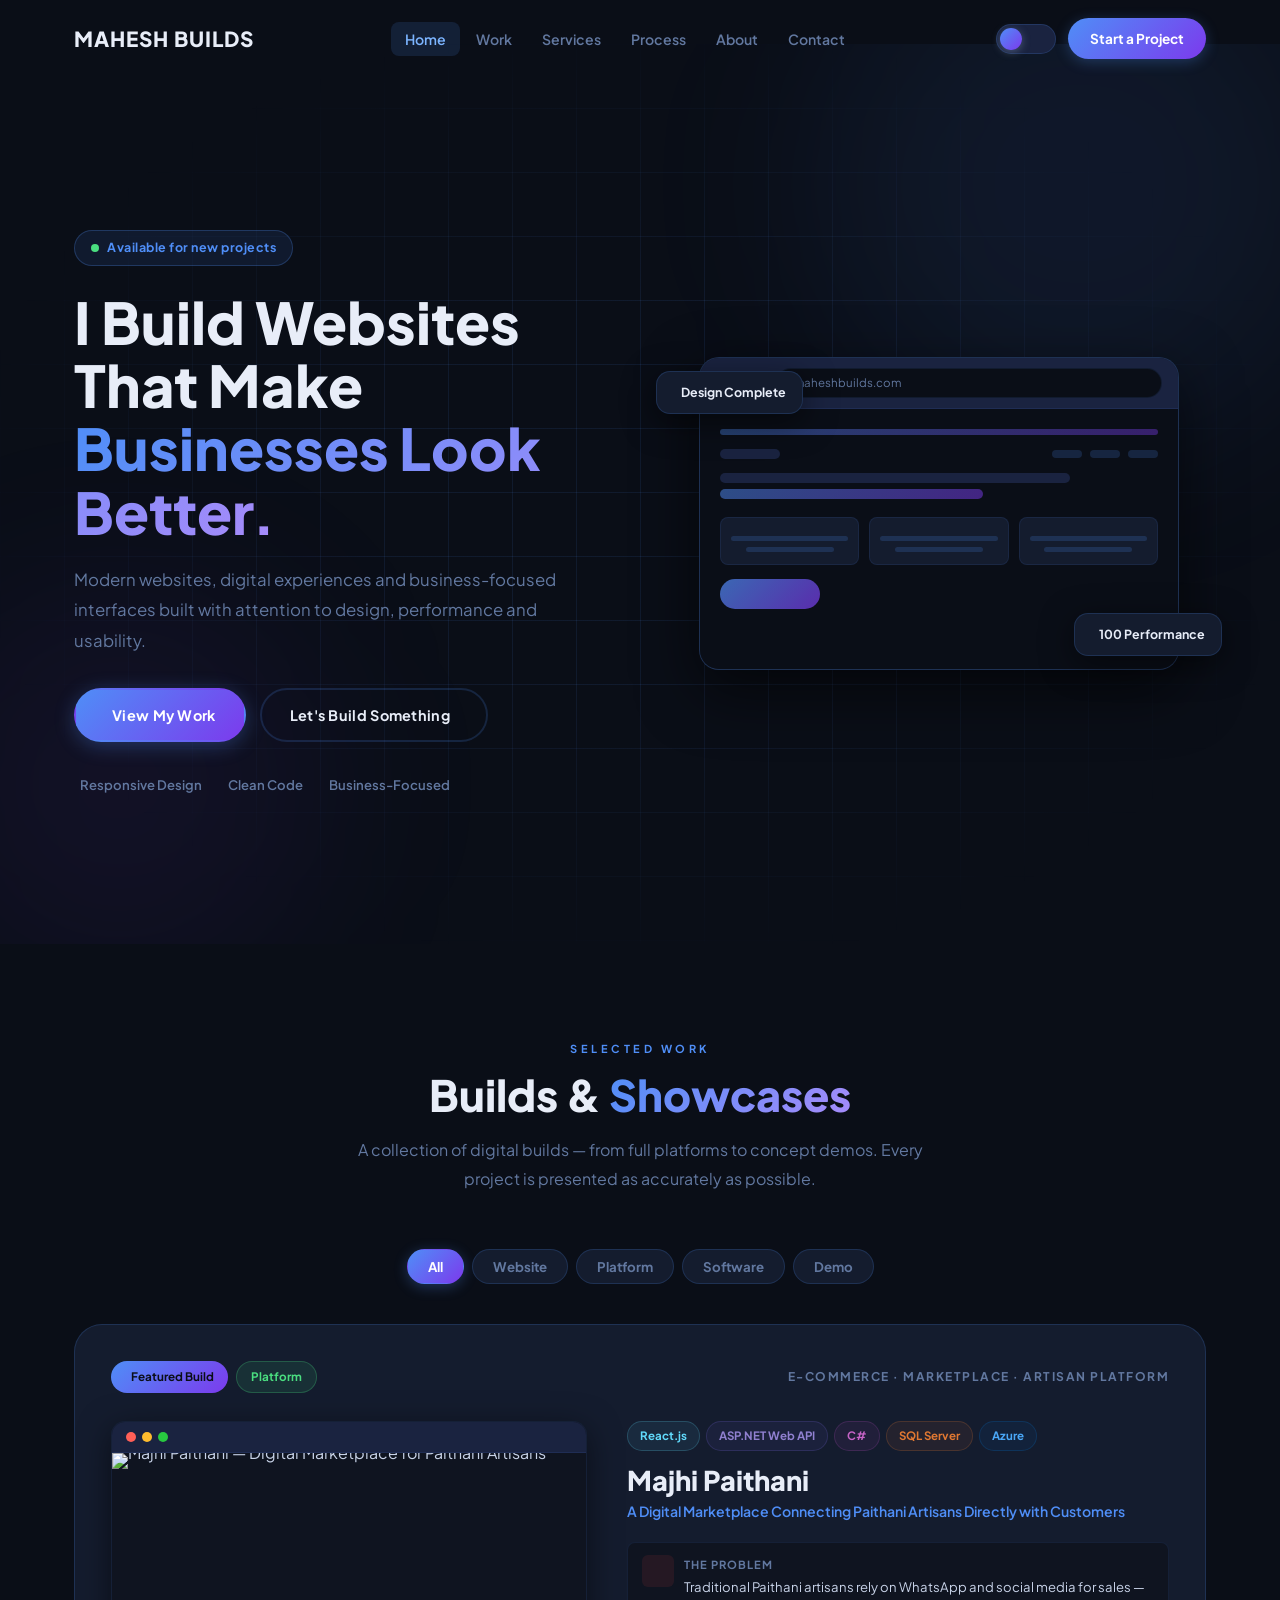
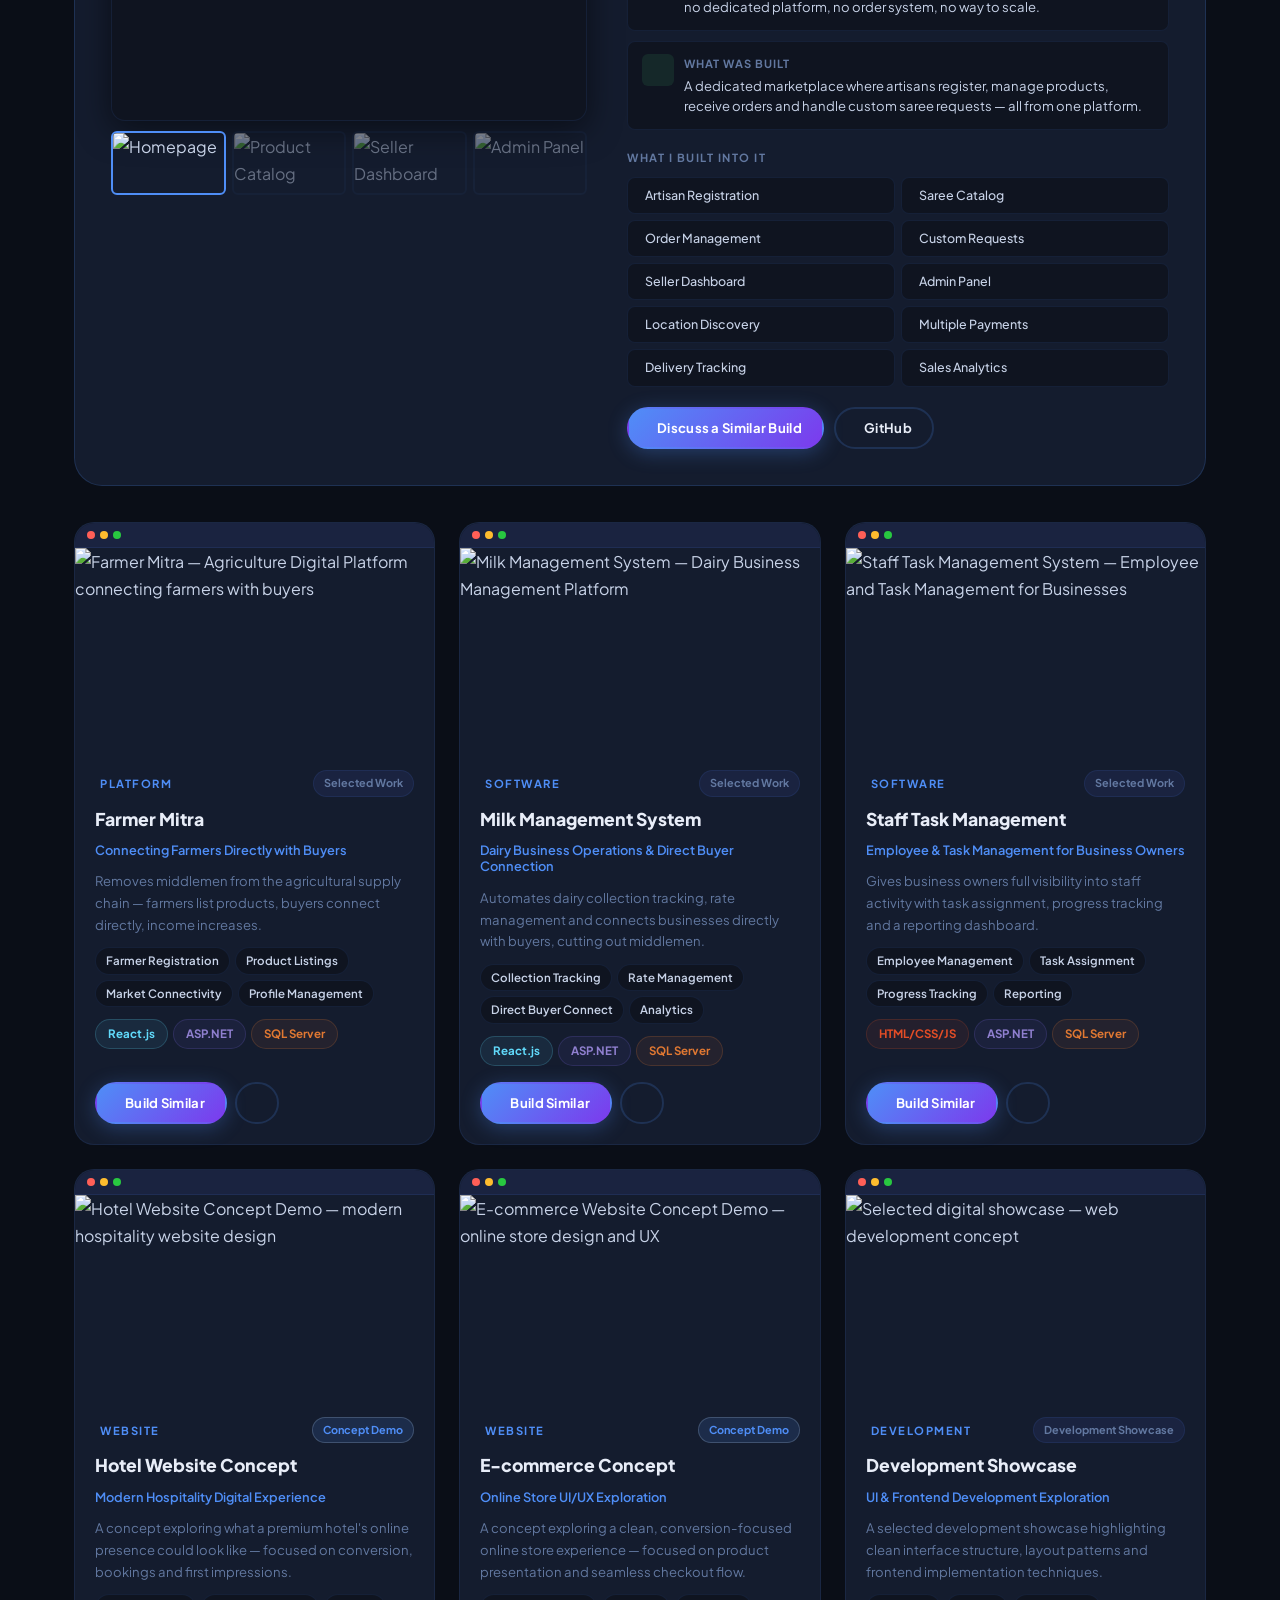
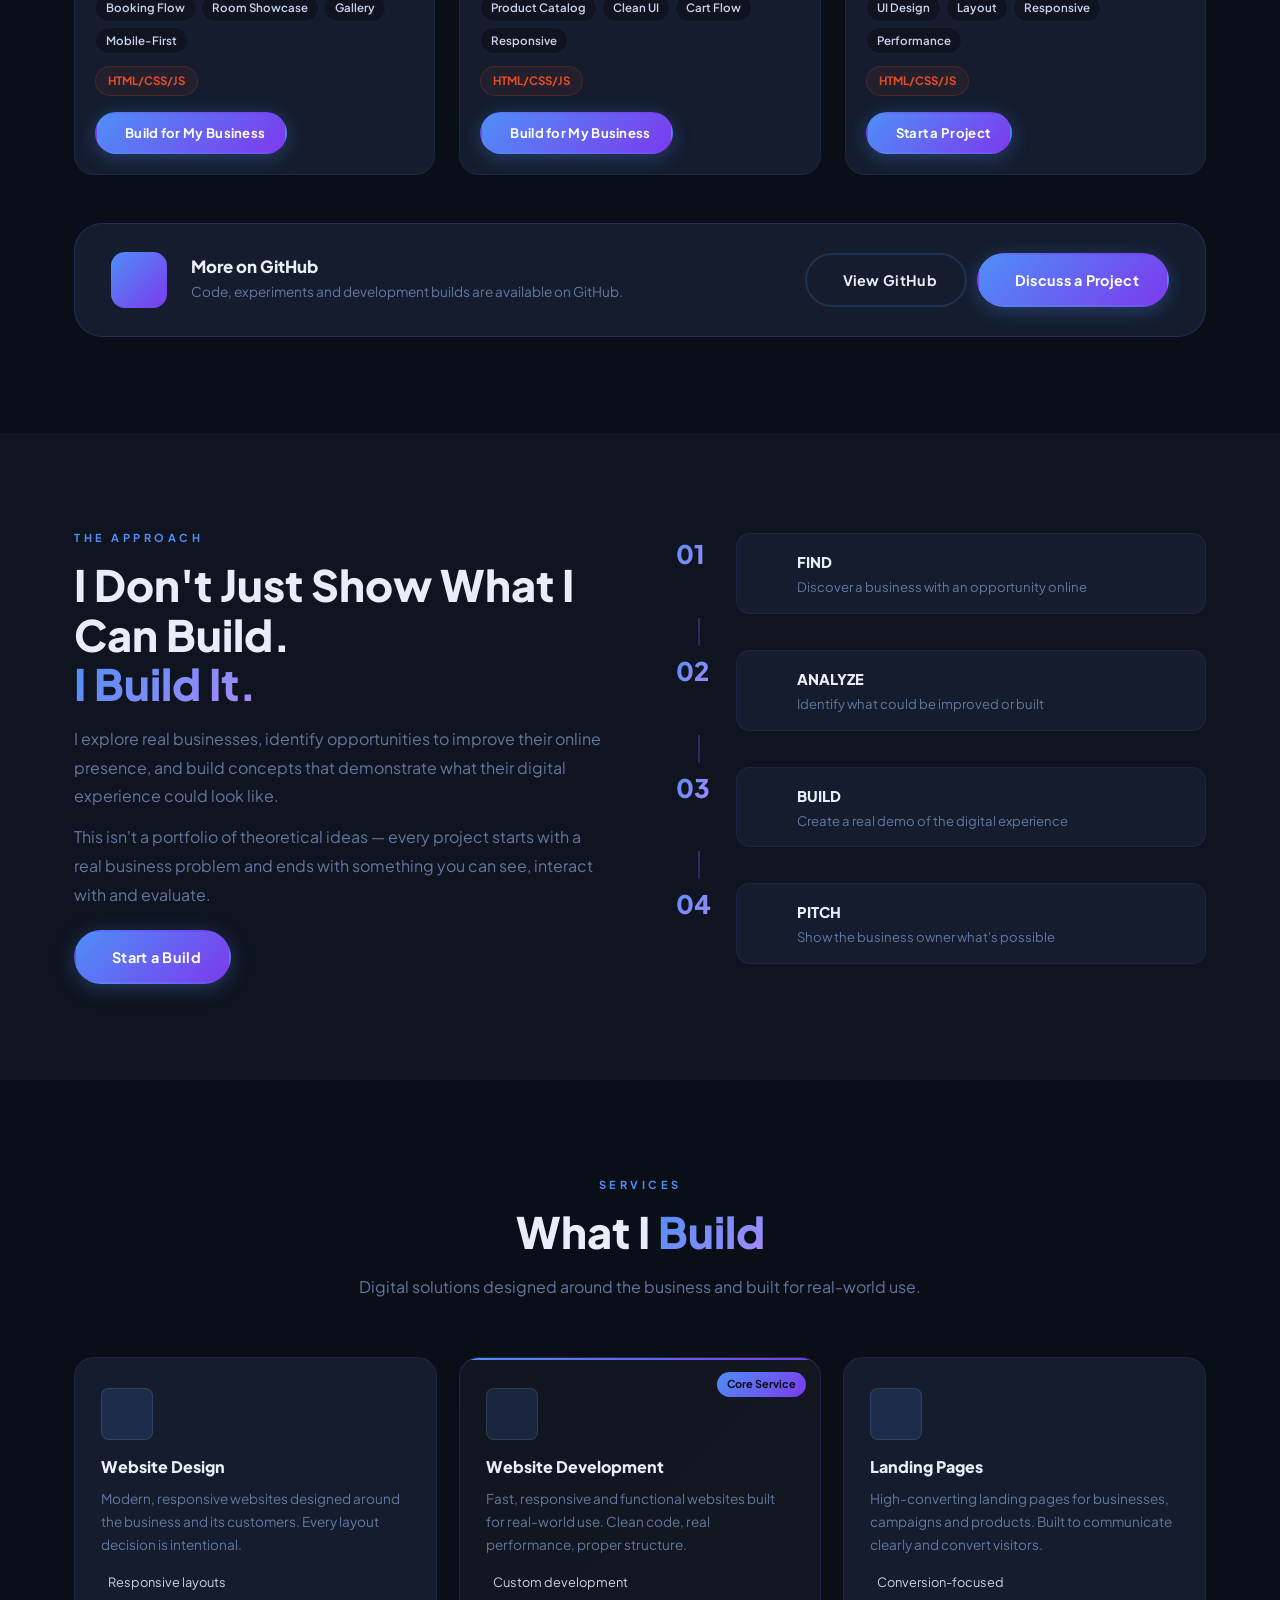
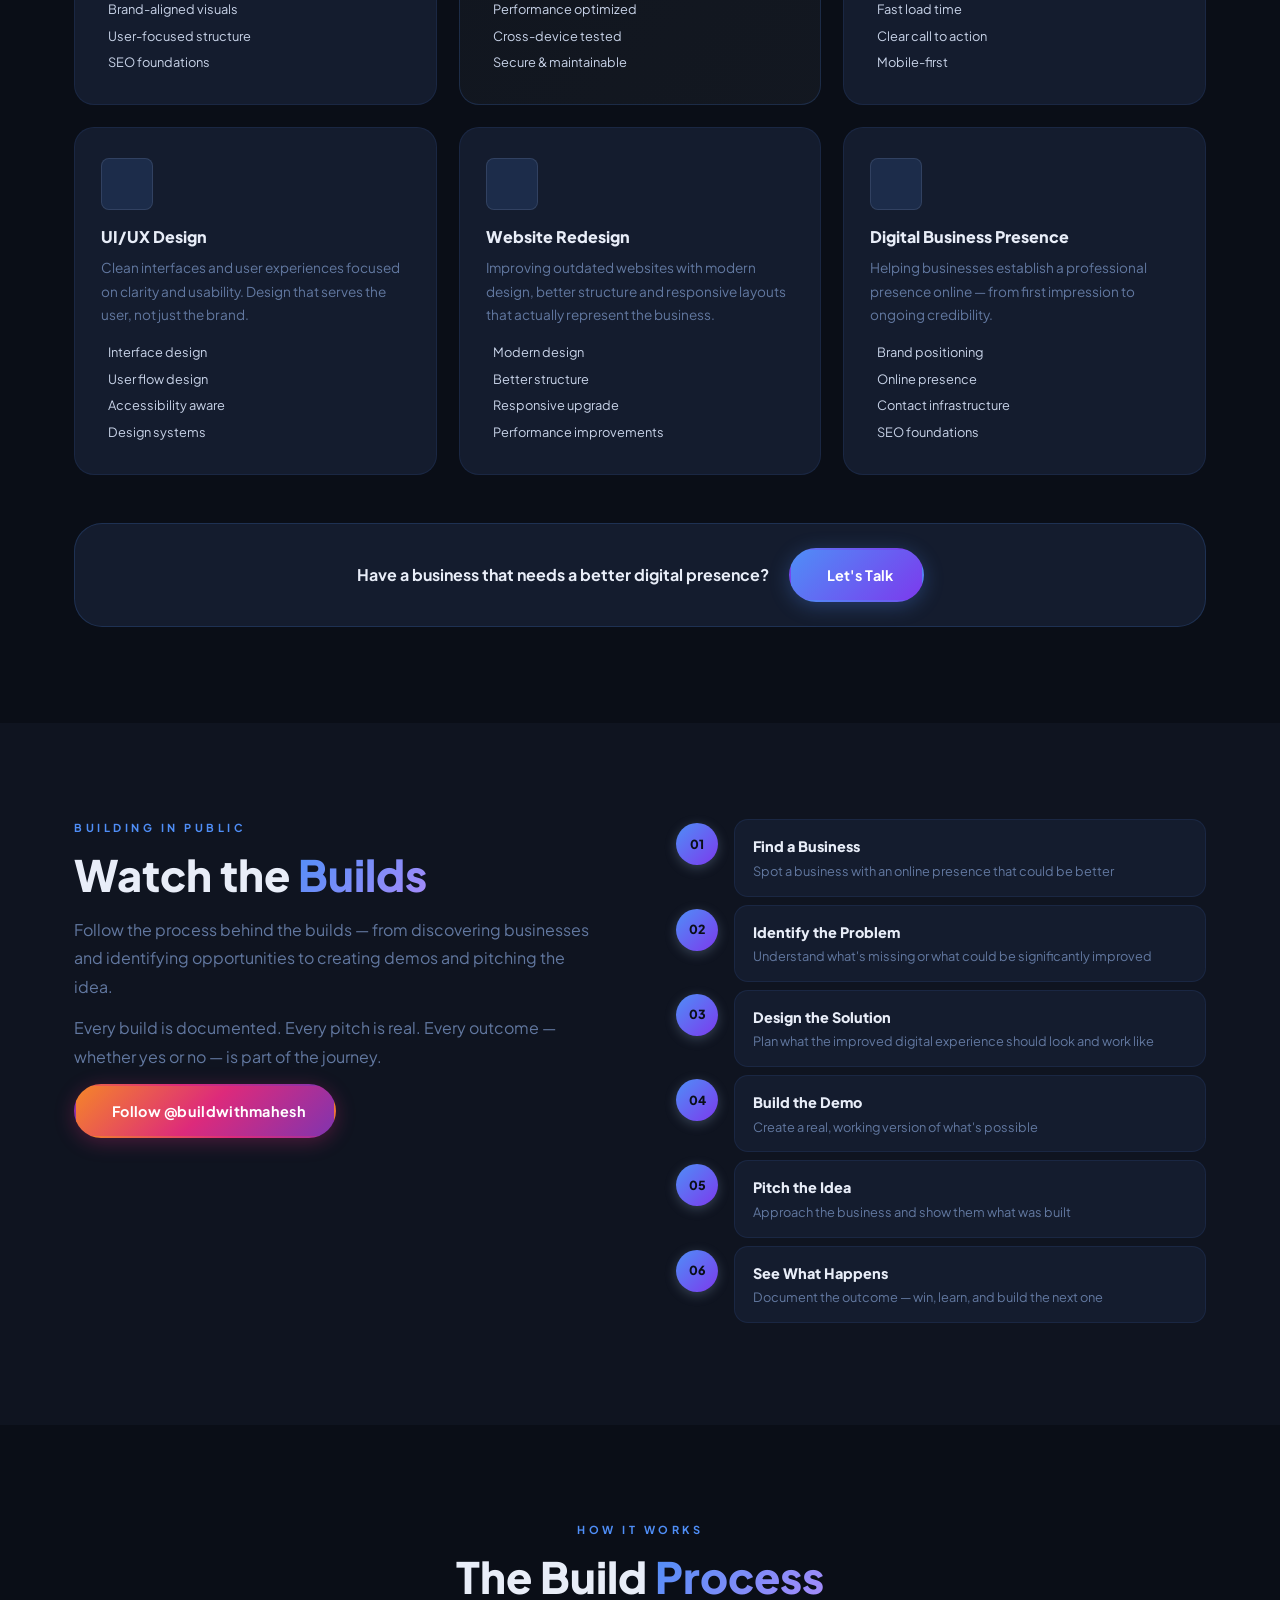
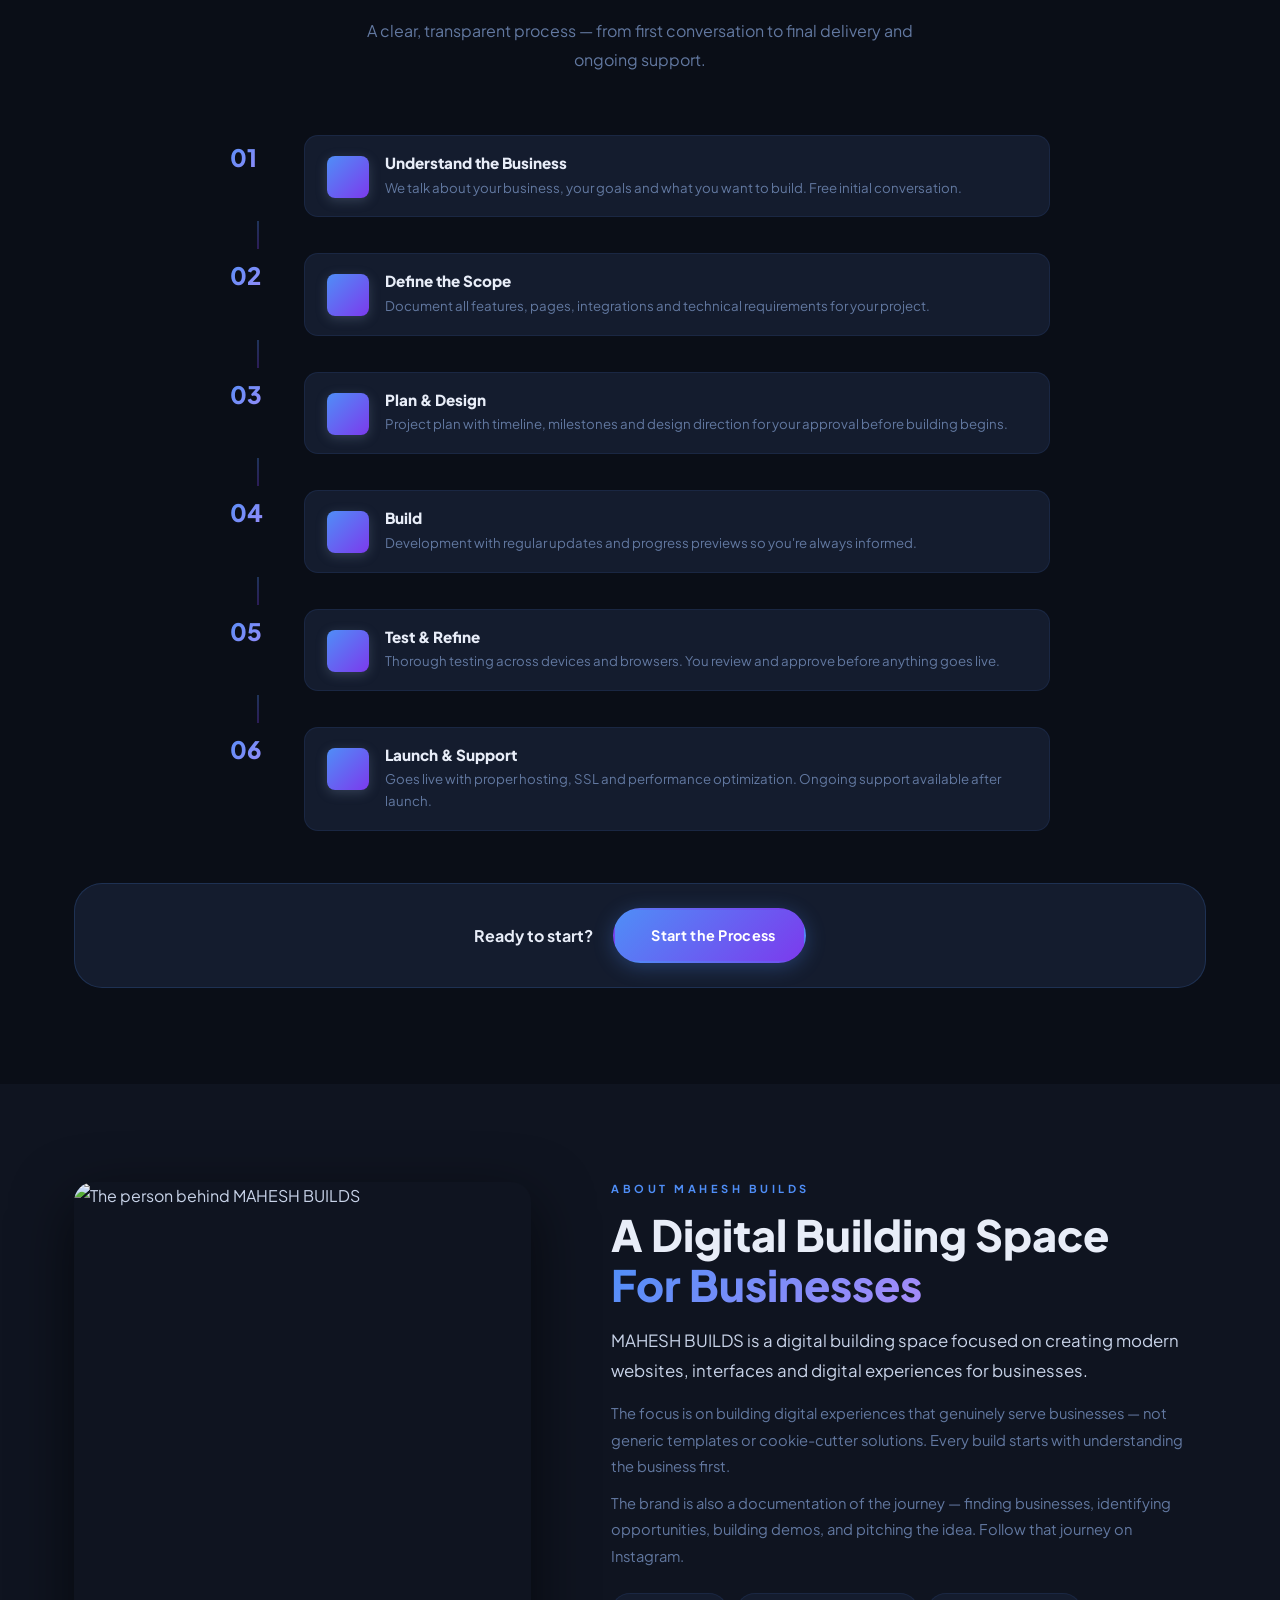
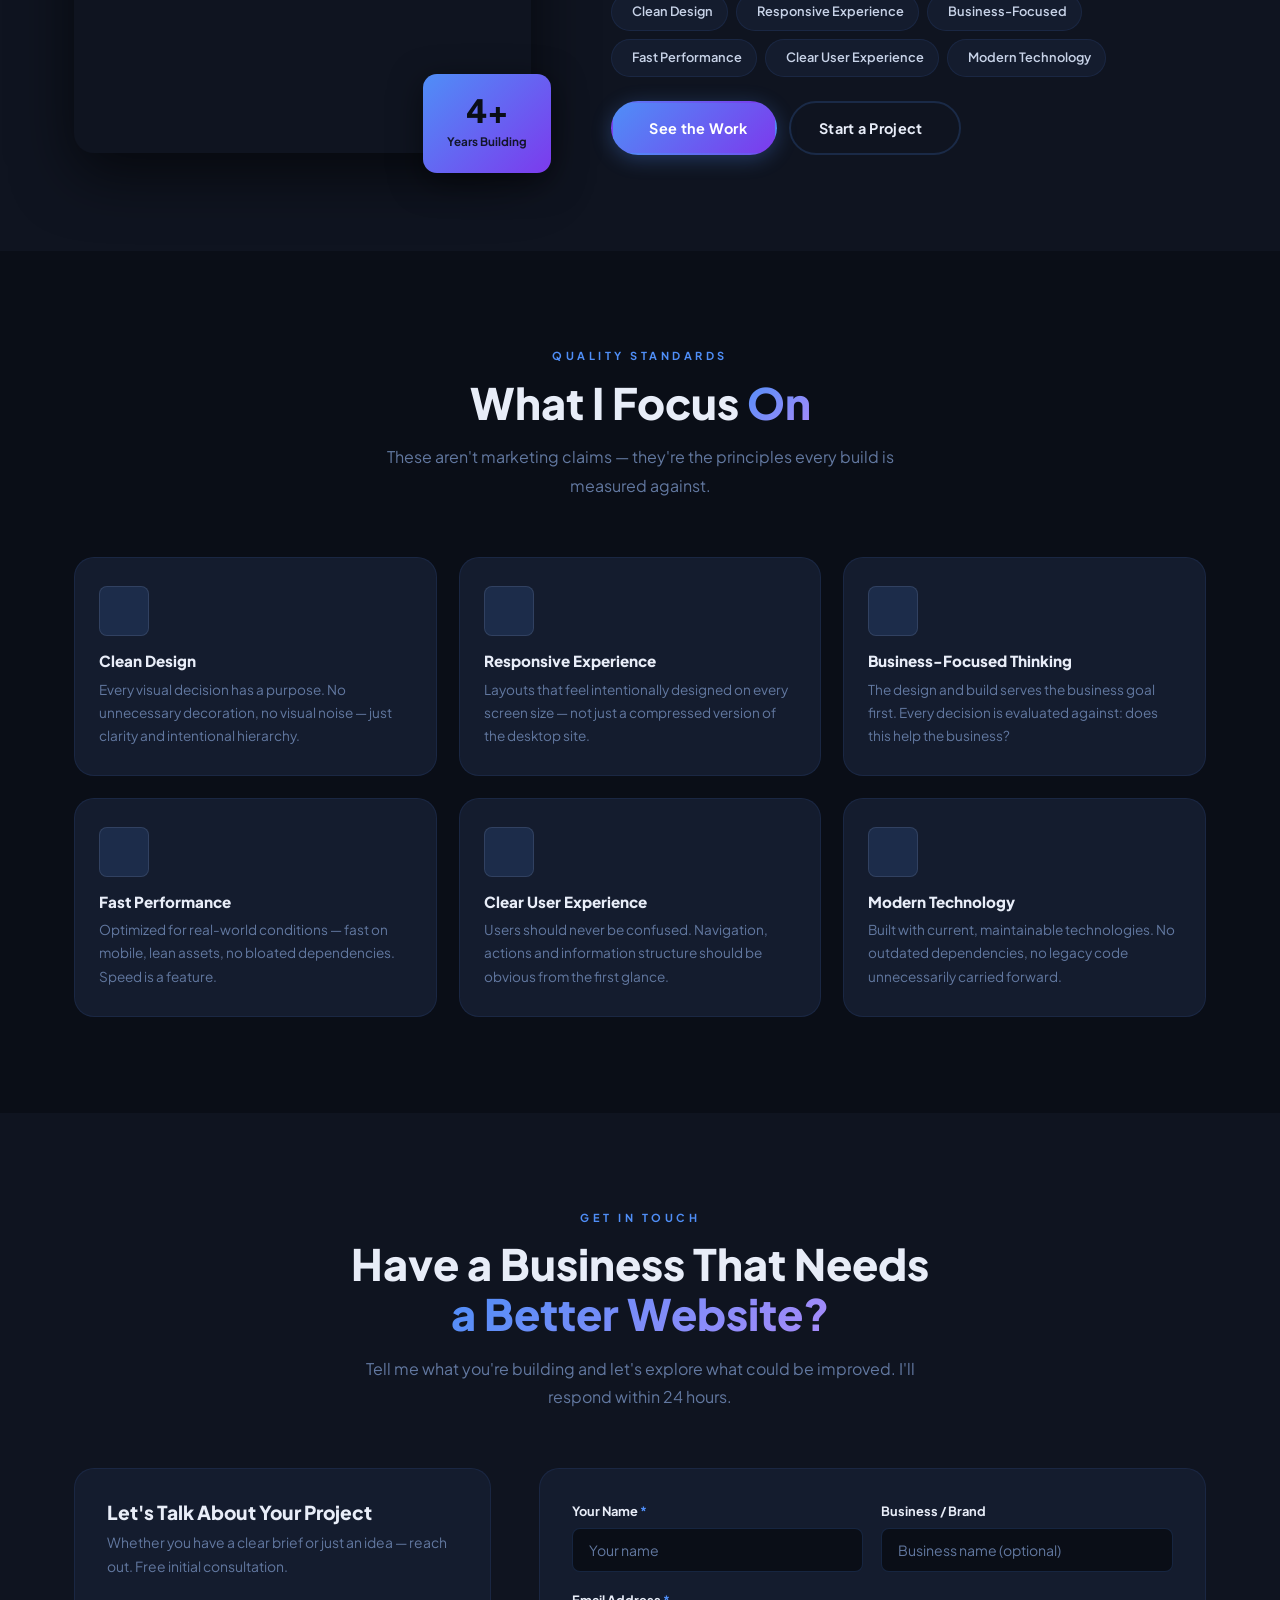
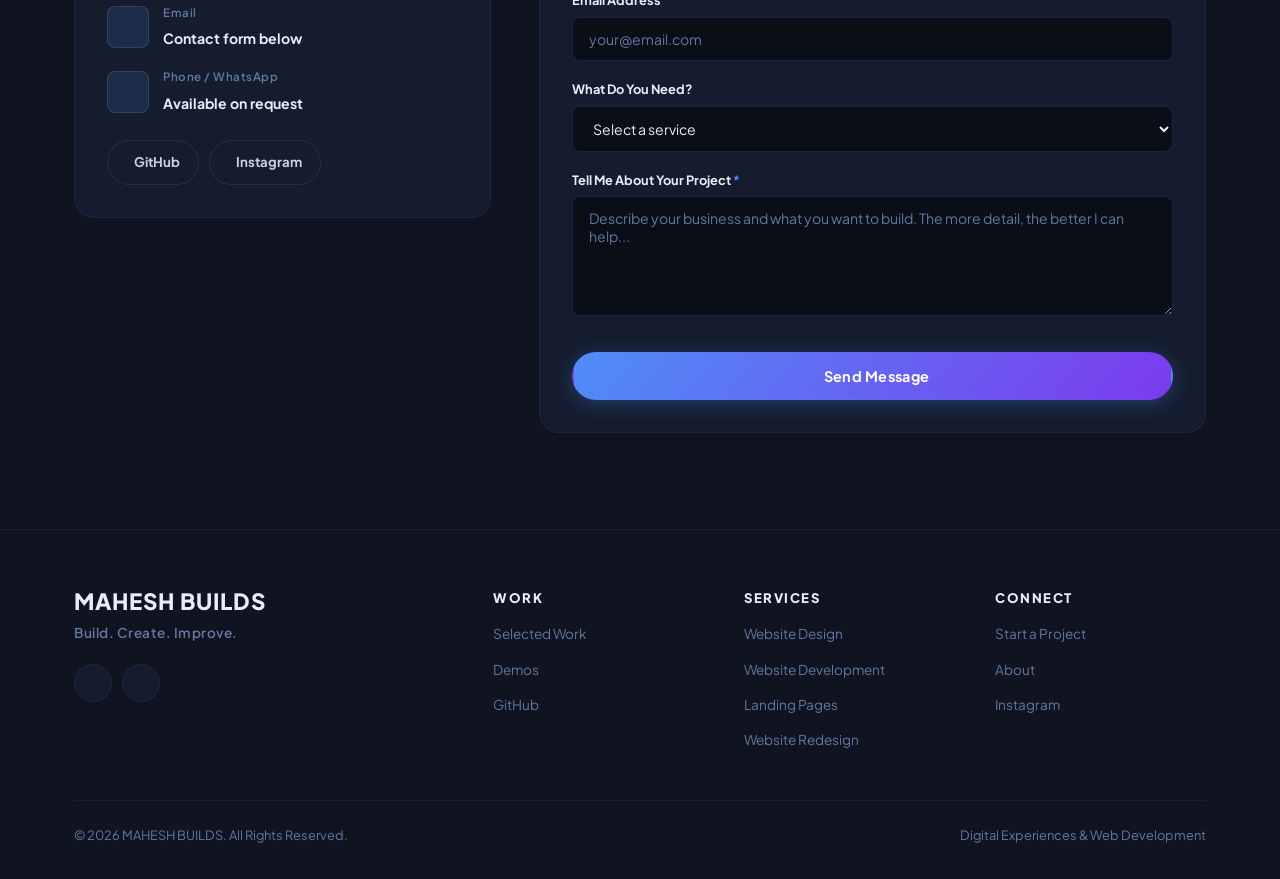
==== index.html @ 1710bccc "Update portfolio - latest changes to main.css, main.js, index.html and add Mahesh_Jagzap_Portfolio.h" ====
<!DOCTYPE html>
<html lang="en" data-theme="dark">

<head>
  <meta charset="utf-8">
  <meta name="viewport" content="width=device-width, initial-scale=1.0">
  <title>MAHESH BUILDS  — Digital Experiences &amp; Web Development</title>
  <meta name="description" content="MAHESH BUILDS creates modern websites, interfaces and digital experiences for businesses. Explore selected work, demos and digital builds.">
  <meta name="keywords" content="web development, website design, business website, UI/UX design, landing pages, website redesign, digital presence, freelance web developer">
  <meta name="author" content="MAHESH BUILDS">

  <!-- Open Graph -->
  <meta property="og:title" content="MAHESH BUILDS  — Digital Experiences &amp; Web Development">
  <meta property="og:description" content="MAHESH BUILDS creates modern websites, interfaces and digital experiences for businesses. Explore selected work, demos and digital builds.">
  <meta property="og:type" content="website">
  <meta property="og:image" content="assets/img/profile/MaheshJagzapImg.jpg">

  <!-- Twitter / X -->
  <meta name="twitter:card" content="summary_large_image">
  <meta name="twitter:title" content="MAHESH BUILDS  — Digital Experiences &amp; Web Development">
  <meta name="twitter:description" content="Modern websites, interfaces and digital experiences for businesses.">

  <!-- Favicon -->
  <link href="assets/img/favicon.png" rel="icon">
  <link href="assets/img/apple-touch-icon.png" rel="apple-touch-icon">

  <!-- Fonts: Plus Jakarta Sans -->
  <link rel="preconnect" href="https://fonts.googleapis.com">
  <link rel="preconnect" href="https://fonts.gstatic.com" crossorigin>
  <link href="https://fonts.googleapis.com/css2?family=Plus+Jakarta+Sans:ital,wght@0,300;0,400;0,500;0,600;0,700;0,800&display=swap" rel="stylesheet">

  <!-- Bootstrap Icons -->
  <link href="assets/vendor/bootstrap-icons/bootstrap-icons.css" rel="stylesheet">
  <!-- AOS -->
  <link href="assets/vendor/aos/aos.css" rel="stylesheet">
  <!-- Main CSS -->
  <link href="assets/css/main.css" rel="stylesheet">
</head>

<body>

  <!-- ═══════════════ PRELOADER ═══════════════ -->
  <div id="preloader">
    <div class="preloader-brand">MB<span class="preloader-dot-brand"> </span></div>
  </div>

  <!-- ═══════════════ HEADER ═══════════════ -->
  <header id="header">
    <div class="header-container">
      <a href="#hero" class="logo" aria-label="MAHESH BUILDS Home">
        <span class="logo-text">MAHESH BUILDS<span class="logo-apple"> </span></span>
      </a>

      <nav id="navbar" role="navigation" aria-label="Main navigation">
        <ul>
          <li><a href="#hero"     class="nav-link active">Home</a></li>
          <li><a href="#work"     class="nav-link">Work</a></li>
          <li><a href="#services" class="nav-link">Services</a></li>
          <li><a href="#process"  class="nav-link">Process</a></li>
          <li><a href="#about"    class="nav-link">About</a></li>
          <li><a href="#contact"  class="nav-link">Contact</a></li>
        </ul>
      </nav>

      <div class="header-actions">
        <button class="theme-toggle" id="themeToggle" aria-label="Toggle light/dark theme">
          <span class="theme-toggle-track">
            <i class="bi bi-sun-fill theme-icon-sun" aria-hidden="true"></i>
            <i class="bi bi-moon-fill theme-icon-moon" aria-hidden="true"></i>
            <span class="theme-toggle-thumb"></span>
          </span>
        </button>
        <a href="#contact" class="btn-cta-header">Start a Project</a>
        <button class="mobile-nav-toggle" id="mobileNavToggle" aria-label="Open menu" aria-expanded="false">
          <span></span><span></span><span></span>
        </button>
      </div>
    </div>
  </header>

  <main>

    <!-- ═══════════════ HERO ═══════════════ -->
    <section id="hero" class="hero-section">
      <div class="hero-grid-bg" aria-hidden="true"></div>
      <div class="hero-blob hero-blob-1" aria-hidden="true"></div>
      <div class="hero-blob hero-blob-2" aria-hidden="true"></div>

      <div class="container">
        <div class="hero-layout">

          <div class="hero-text" data-aos="fade-up">
            <div class="hero-eyebrow">
              <span class="eyebrow-dot" aria-hidden="true"></span>
              Available for new projects
            </div>

            <h1 class="hero-headline">
              I Build Websites That Make<br>
              <span class="gradient-text">Businesses Look Better.</span>
            </h1>

            <p class="hero-subtext">
              Modern websites, digital experiences and business-focused interfaces built with attention to design, performance and usability.
            </p>

            <div class="hero-actions">
              <a href="#work" class="btn btn-primary">
                <i class="bi bi-grid-3x3-gap" aria-hidden="true"></i>
                View My Work
              </a>
              <a href="#contact" class="btn btn-ghost">
                Let's Build Something
                <i class="bi bi-arrow-right" aria-hidden="true"></i>
              </a>
            </div>

            <div class="hero-trust">
              <span><i class="bi bi-check2-circle" aria-hidden="true"></i> Responsive Design</span>
              <span><i class="bi bi-check2-circle" aria-hidden="true"></i> Clean Code</span>
              <span><i class="bi bi-check2-circle" aria-hidden="true"></i> Business-Focused</span>
            </div>
          </div>

          <!-- Browser Mockup Visual -->
          <div class="hero-visual" data-aos="fade-left" data-aos-delay="150">
            <div class="browser-mockup" aria-hidden="true">
              <div class="browser-bar">
                <span class="browser-dot dot-red"></span>
                <span class="browser-dot dot-yellow"></span>
                <span class="browser-dot dot-green"></span>
                <span class="browser-address"><i class="bi bi-lock-fill"></i> maheshbuilds.com</span>
              </div>
              <div class="browser-screen">
                <div class="mock-hero-bar"></div>
                <div class="mock-nav">
                  <span class="mock-logo"></span>
                  <div class="mock-nav-links">
                    <span></span><span></span><span></span>
                  </div>
                </div>
                <div class="mock-headline">
                  <span class="mh-line mh-line-1"></span>
                  <span class="mh-line mh-line-2"></span>
                </div>
                <div class="mock-cards-row">
                  <div class="mock-card mc-1">
                    <span class="mc-icon"><i class="bi bi-globe2"></i></span>
                    <span class="mc-bar mc-b1"></span>
                    <span class="mc-bar mc-b2"></span>
                  </div>
                  <div class="mock-card mc-2">
                    <span class="mc-icon"><i class="bi bi-brush"></i></span>
                    <span class="mc-bar mc-b1"></span>
                    <span class="mc-bar mc-b2"></span>
                  </div>
                  <div class="mock-card mc-3">
                    <span class="mc-icon"><i class="bi bi-lightning-charge"></i></span>
                    <span class="mc-bar mc-b1"></span>
                    <span class="mc-bar mc-b2"></span>
                  </div>
                </div>
                <div class="mock-btn-row">
                  <span class="mock-cta-btn"></span>
                </div>
              </div>
            </div>

            <!-- Floating UI Cards -->
            <div class="float-card float-card-tl" aria-hidden="true">
              <i class="bi bi-check2-all"></i>
              <span>Design Complete</span>
            </div>
            <div class="float-card float-card-br" aria-hidden="true">
              <i class="bi bi-lightning-charge-fill"></i>
              <span>100 Performance</span>
            </div>
          </div>

        </div><!-- /hero-layout -->
      </div><!-- /container -->
    </section>

    <!-- ═══════════════ SELECTED WORK / PROJECTS ═══════════════ -->
    <section id="work" class="section work-section">
      <div class="container">
        <div class="section-header" data-aos="fade-up">
          <div class="section-label">Selected Work</div>
          <h2 class="section-heading">Builds &amp; <span class="gradient-text">Showcases</span></h2>
          <p class="section-sub">A collection of digital builds — from full platforms to concept demos. Every project is presented as accurately as possible.</p>
        </div>

        <!-- Filter Tabs -->
        <div class="work-filters" data-aos="fade-up" data-aos-delay="80" role="group" aria-label="Filter projects">
          <button class="filter-btn active" data-filter="all">All</button>
          <button class="filter-btn" data-filter="website">Website</button>
          <button class="filter-btn" data-filter="platform">Platform</button>
          <button class="filter-btn" data-filter="software">Software</button>
          <button class="filter-btn" data-filter="demo">Demo</button>
        </div>

        <!-- Featured: Majhi Paithani -->
        <article class="featured-work" id="featuredWork" data-tags="platform website" data-aos="fade-up" data-aos-delay="120">
          <div class="fw-top-bar">
            <div class="fw-badges">
              <span class="fw-badge-star"><i class="bi bi-star-fill" aria-hidden="true"></i> Featured Build</span>
              <span class="fw-badge-type">Platform</span>
            </div>
            <div class="fw-domain">E-Commerce · Marketplace · Artisan Platform</div>
          </div>

          <div class="fw-grid">
            <div class="fw-img-col">
              <div class="fw-screen-frame">
                <div class="fw-screen-dots" aria-hidden="true"><span></span><span></span><span></span></div>
                <div class="fw-screen-body">
                  <img src="assets/img/portfolio/MajhiPaithani-1.JPG"
                       alt="Majhi Paithani — Digital Marketplace for Paithani Artisans"
                       class="fw-screen-img" id="fwMainImg" loading="eager">
                </div>
              </div>
              <div class="fw-thumbs" role="list" aria-label="Project screenshots">
                <img src="assets/img/portfolio/MajhiPaithani-1.JPG" alt="Homepage" class="fw-thumb active"
                     onclick="switchFwImg(this,'assets/img/portfolio/MajhiPaithani-1.JPG')"
                     role="listitem" tabindex="0">
                <img src="assets/img/portfolio/MajhiPaithani-2.JPG" alt="Product Catalog" class="fw-thumb"
                     onclick="switchFwImg(this,'assets/img/portfolio/MajhiPaithani-2.JPG')"
                     role="listitem" tabindex="0">
                <img src="assets/img/portfolio/MajhiPaithani-3.JPG" alt="Seller Dashboard" class="fw-thumb"
                     onclick="switchFwImg(this,'assets/img/portfolio/MajhiPaithani-3.JPG')"
                     role="listitem" tabindex="0">
                <img src="assets/img/portfolio/MajhiPaithani-4.JPG" alt="Admin Panel" class="fw-thumb"
                     onclick="switchFwImg(this,'assets/img/portfolio/MajhiPaithani-4.JPG')"
                     role="listitem" tabindex="0">
              </div>
            </div>

            <div class="fw-content-col">
              <div class="fw-stack-row">
                <span class="tech-chip react">React.js</span>
                <span class="tech-chip dotnet">ASP.NET Web API</span>
                <span class="tech-chip csharp">C#</span>
                <span class="tech-chip sql">SQL Server</span>
                <span class="tech-chip azure">Azure</span>
              </div>

              <h3 class="fw-title">Majhi Paithani</h3>
              <p class="fw-tagline">A Digital Marketplace Connecting Paithani Artisans Directly with Customers</p>

              <div class="fw-insight-blocks">
                <div class="fw-insight problem-block">
                  <div class="insight-icon problem-icon"><i class="bi bi-exclamation-diamond" aria-hidden="true"></i></div>
                  <div class="insight-text">
                    <strong>The Problem</strong>
                    <p>Traditional Paithani artisans rely on WhatsApp and social media for sales — no dedicated platform, no order system, no way to scale.</p>
                  </div>
                </div>
                <div class="fw-insight solution-block">
                  <div class="insight-icon solution-icon"><i class="bi bi-check-circle" aria-hidden="true"></i></div>
                  <div class="insight-text">
                    <strong>What Was Built</strong>
                    <p>A dedicated marketplace where artisans register, manage products, receive orders and handle custom saree requests — all from one platform.</p>
                  </div>
                </div>
              </div>

              <p class="fw-features-label">What I Built Into It</p>
              <div class="fw-features-grid">
                <div class="fw-feature"><i class="bi bi-person-badge" aria-hidden="true"></i> Artisan Registration</div>
                <div class="fw-feature"><i class="bi bi-grid" aria-hidden="true"></i> Saree Catalog</div>
                <div class="fw-feature"><i class="bi bi-bag-check" aria-hidden="true"></i> Order Management</div>
                <div class="fw-feature"><i class="bi bi-pencil-square" aria-hidden="true"></i> Custom Requests</div>
                <div class="fw-feature"><i class="bi bi-speedometer2" aria-hidden="true"></i> Seller Dashboard</div>
                <div class="fw-feature"><i class="bi bi-shield-check" aria-hidden="true"></i> Admin Panel</div>
                <div class="fw-feature"><i class="bi bi-geo-alt" aria-hidden="true"></i> Location Discovery</div>
                <div class="fw-feature"><i class="bi bi-credit-card" aria-hidden="true"></i> Multiple Payments</div>
                <div class="fw-feature"><i class="bi bi-truck" aria-hidden="true"></i> Delivery Tracking</div>
                <div class="fw-feature"><i class="bi bi-graph-up" aria-hidden="true"></i> Sales Analytics</div>
              </div>

              <div class="fw-actions">
                <a href="#contact" class="btn btn-primary btn-sm">
                  <i class="bi bi-send" aria-hidden="true"></i> Discuss a Similar Build
                </a>
                <a href="https://github.com/maheshjagzap" class="btn btn-ghost btn-sm" target="_blank" rel="noopener noreferrer">
                  <i class="bi bi-github" aria-hidden="true"></i> GitHub
                </a>
              </div>
            </div>
          </div>
        </article>

        <!-- Project Cards Grid -->
        <div class="projects-grid" id="projectsGrid">

          <!-- Farmer Mitra -->
          <article class="project-card" data-tags="platform software" data-aos="fade-up" data-aos-delay="0">
            <div class="pc-img-area">
              <div class="pc-browser-chrome" aria-hidden="true">
                <div class="pc-chrome-dots"><span></span><span></span><span></span></div>
              </div>
              <div class="pc-img-wrap">
                <img src="assets/img/portfolio/portfolio-7.webp"
                     alt="Farmer Mitra — Agriculture Digital Platform connecting farmers with buyers"
                     class="pc-img" loading="lazy">
                <div class="pc-overlay" aria-hidden="true">
                  <div class="pc-overlay-inner">
                    <p>Bridging farmers with digital market opportunities</p>
                    <div class="pc-overlay-btns">
                      <a href="https://github.com/maheshjagzap" target="_blank" rel="noopener noreferrer" class="pc-btn">
                        <i class="bi bi-github"></i> Code
                      </a>
                    </div>
                  </div>
                </div>
              </div>
            </div>

            <div class="pc-body">
              <div class="pc-meta">
                <span class="pc-tag"><i class="bi bi-tree" aria-hidden="true"></i> Platform</span>
                <span class="pc-badge">Selected Work</span>
              </div>
              <h3 class="pc-title">Farmer Mitra</h3>
              <p class="pc-tagline">Connecting Farmers Directly with Buyers</p>
              <p class="pc-desc">Removes middlemen from the agricultural supply chain — farmers list products, buyers connect directly, income increases.</p>
              <div class="pc-features">
                <span>Farmer Registration</span>
                <span>Product Listings</span>
                <span>Market Connectivity</span>
                <span>Profile Management</span>
              </div>
              <div class="pc-stack">
                <span class="tech-chip react">React.js</span>
                <span class="tech-chip dotnet">ASP.NET</span>
                <span class="tech-chip sql">SQL Server</span>
              </div>
              <div class="pc-footer">
                <a href="#contact" class="btn btn-primary btn-sm"><i class="bi bi-send" aria-hidden="true"></i> Build Similar</a>
                <a href="https://github.com/maheshjagzap" target="_blank" rel="noopener noreferrer" class="btn btn-ghost btn-sm"><i class="bi bi-github" aria-hidden="true"></i></a>
              </div>
            </div>
          </article>

          <!-- Milk Management System -->
          <article class="project-card" data-tags="software platform" data-aos="fade-up" data-aos-delay="80">
            <div class="pc-img-area">
              <div class="pc-browser-chrome" aria-hidden="true">
                <div class="pc-chrome-dots"><span></span><span></span><span></span></div>
              </div>
              <div class="pc-img-wrap">
                <img src="assets/img/portfolio/portfolio-8.webp"
                     alt="Milk Management System — Dairy Business Management Platform"
                     class="pc-img" loading="lazy">
                <div class="pc-overlay" aria-hidden="true">
                  <div class="pc-overlay-inner">
                    <p>Dairy business management made simple</p>
                    <div class="pc-overlay-btns">
                      <a href="https://github.com/maheshjagzap" target="_blank" rel="noopener noreferrer" class="pc-btn">
                        <i class="bi bi-github"></i> Code
                      </a>
                    </div>
                  </div>
                </div>
              </div>
            </div>

            <div class="pc-body">
              <div class="pc-meta">
                <span class="pc-tag"><i class="bi bi-droplet-half" aria-hidden="true"></i> Software</span>
                <span class="pc-badge">Selected Work</span>
              </div>
              <h3 class="pc-title">Milk Management System</h3>
              <p class="pc-tagline">Dairy Business Operations &amp; Direct Buyer Connection</p>
              <p class="pc-desc">Automates dairy collection tracking, rate management and connects businesses directly with buyers, cutting out middlemen.</p>
              <div class="pc-features">
                <span>Collection Tracking</span>
                <span>Rate Management</span>
                <span>Direct Buyer Connect</span>
                <span>Analytics</span>
              </div>
              <div class="pc-stack">
                <span class="tech-chip react">React.js</span>
                <span class="tech-chip dotnet">ASP.NET</span>
                <span class="tech-chip sql">SQL Server</span>
              </div>
              <div class="pc-footer">
                <a href="#contact" class="btn btn-primary btn-sm"><i class="bi bi-send" aria-hidden="true"></i> Build Similar</a>
                <a href="https://github.com/maheshjagzap" target="_blank" rel="noopener noreferrer" class="btn btn-ghost btn-sm"><i class="bi bi-github" aria-hidden="true"></i></a>
              </div>
            </div>
          </article>

          <!-- Staff Task Management -->
          <article class="project-card" data-tags="software" data-aos="fade-up" data-aos-delay="160">
            <div class="pc-img-area">
              <div class="pc-browser-chrome" aria-hidden="true">
                <div class="pc-chrome-dots"><span></span><span></span><span></span></div>
              </div>
              <div class="pc-img-wrap">
                <img src="assets/img/portfolio/portfolio-10.webp"
                     alt="Staff Task Management System — Employee and Task Management for Businesses"
                     class="pc-img" loading="lazy">
                <div class="pc-overlay" aria-hidden="true">
                  <div class="pc-overlay-inner">
                    <p>Streamline team productivity and task accountability</p>
                    <div class="pc-overlay-btns">
                      <a href="https://github.com/maheshjagzap" target="_blank" rel="noopener noreferrer" class="pc-btn">
                        <i class="bi bi-github"></i> Code
                      </a>
                    </div>
                  </div>
                </div>
              </div>
            </div>

            <div class="pc-body">
              <div class="pc-meta">
                <span class="pc-tag"><i class="bi bi-kanban" aria-hidden="true"></i> Software</span>
                <span class="pc-badge">Selected Work</span>
              </div>
              <h3 class="pc-title">Staff Task Management</h3>
              <p class="pc-tagline">Employee &amp; Task Management for Business Owners</p>
              <p class="pc-desc">Gives business owners full visibility into staff activity with task assignment, progress tracking and a reporting dashboard.</p>
              <div class="pc-features">
                <span>Employee Management</span>
                <span>Task Assignment</span>
                <span>Progress Tracking</span>
                <span>Reporting</span>
              </div>
              <div class="pc-stack">
                <span class="tech-chip html">HTML/CSS/JS</span>
                <span class="tech-chip dotnet">ASP.NET</span>
                <span class="tech-chip sql">SQL Server</span>
              </div>
              <div class="pc-footer">
                <a href="#contact" class="btn btn-primary btn-sm"><i class="bi bi-send" aria-hidden="true"></i> Build Similar</a>
                <a href="https://github.com/maheshjagzap" target="_blank" rel="noopener noreferrer" class="btn btn-ghost btn-sm"><i class="bi bi-github" aria-hidden="true"></i></a>
              </div>
            </div>
          </article>

          <!-- Hotel Concept Demo -->
          <article class="project-card" data-tags="website demo" data-aos="fade-up" data-aos-delay="0">
            <div class="pc-img-area">
              <div class="pc-browser-chrome" aria-hidden="true">
                <div class="pc-chrome-dots"><span></span><span></span><span></span></div>
              </div>
              <div class="pc-img-wrap">
                <img src="assets/img/person/Hotel.png"
                     alt="Hotel Website Concept Demo — modern hospitality website design"
                     class="pc-img" loading="lazy">
                <div class="pc-overlay" aria-hidden="true">
                  <div class="pc-overlay-inner">
                    <p>Modern hospitality experience concept</p>
                    <div class="pc-overlay-btns">
                      <a href="#contact" class="pc-btn">
                        <i class="bi bi-eye"></i> Discuss Build
                      </a>
                    </div>
                  </div>
                </div>
              </div>
            </div>

            <div class="pc-body">
              <div class="pc-meta">
                <span class="pc-tag"><i class="bi bi-building" aria-hidden="true"></i> Website</span>
                <span class="pc-badge demo-badge">Concept Demo</span>
              </div>
              <h3 class="pc-title">Hotel Website Concept</h3>
              <p class="pc-tagline">Modern Hospitality Digital Experience</p>
              <p class="pc-desc">A concept exploring what a premium hotel's online presence could look like — focused on conversion, bookings and first impressions.</p>
              <div class="pc-features">
                <span>Booking Flow</span>
                <span>Room Showcase</span>
                <span>Gallery</span>
                <span>Mobile-First</span>
              </div>
              <div class="pc-stack">
                <span class="tech-chip html">HTML/CSS/JS</span>
              </div>
              <div class="pc-footer">
                <a href="#contact" class="btn btn-primary btn-sm"><i class="bi bi-send" aria-hidden="true"></i> Build for My Business</a>
              </div>
            </div>
          </article>

          <!-- E-commerce Concept Demo -->
          <article class="project-card" data-tags="website demo" data-aos="fade-up" data-aos-delay="80">
            <div class="pc-img-area">
              <div class="pc-browser-chrome" aria-hidden="true">
                <div class="pc-chrome-dots"><span></span><span></span><span></span></div>
              </div>
              <div class="pc-img-wrap">
                <img src="assets/img/person/E-commerce.png"
                     alt="E-commerce Website Concept Demo — online store design and UX"
                     class="pc-img" loading="lazy">
                <div class="pc-overlay" aria-hidden="true">
                  <div class="pc-overlay-inner">
                    <p>Clean shopping experience concept</p>
                    <div class="pc-overlay-btns">
                      <a href="#contact" class="pc-btn">
                        <i class="bi bi-eye"></i> Discuss Build
                      </a>
                    </div>
                  </div>
                </div>
              </div>
            </div>

            <div class="pc-body">
              <div class="pc-meta">
                <span class="pc-tag"><i class="bi bi-cart4" aria-hidden="true"></i> Website</span>
                <span class="pc-badge demo-badge">Concept Demo</span>
              </div>
              <h3 class="pc-title">E-commerce Concept</h3>
              <p class="pc-tagline">Online Store UI/UX Exploration</p>
              <p class="pc-desc">A concept exploring a clean, conversion-focused online store experience — focused on product presentation and seamless checkout flow.</p>
              <div class="pc-features">
                <span>Product Catalog</span>
                <span>Clean UI</span>
                <span>Cart Flow</span>
                <span>Responsive</span>
              </div>
              <div class="pc-stack">
                <span class="tech-chip html">HTML/CSS/JS</span>
              </div>
              <div class="pc-footer">
                <a href="#contact" class="btn btn-primary btn-sm"><i class="bi bi-send" aria-hidden="true"></i> Build for My Business</a>
              </div>
            </div>
          </article>

          <!-- Additional portfolio items -->
          <article class="project-card" data-tags="website demo" data-aos="fade-up" data-aos-delay="160">
            <div class="pc-img-area">
              <div class="pc-browser-chrome" aria-hidden="true">
                <div class="pc-chrome-dots"><span></span><span></span><span></span></div>
              </div>
              <div class="pc-img-wrap">
                <img src="assets/img/portfolio/portfolio-11.webp"
                     alt="Selected digital showcase — web development concept"
                     class="pc-img" loading="lazy">
                <div class="pc-overlay" aria-hidden="true">
                  <div class="pc-overlay-inner">
                    <p>Digital concept exploration</p>
                    <div class="pc-overlay-btns">
                      <a href="#contact" class="pc-btn">
                        <i class="bi bi-eye"></i> Discuss
                      </a>
                    </div>
                  </div>
                </div>
              </div>
            </div>

            <div class="pc-body">
              <div class="pc-meta">
                <span class="pc-tag"><i class="bi bi-layers" aria-hidden="true"></i> Development</span>
                <span class="pc-badge">Development Showcase</span>
              </div>
              <h3 class="pc-title">Development Showcase</h3>
              <p class="pc-tagline">UI &amp; Frontend Development Exploration</p>
              <p class="pc-desc">A selected development showcase highlighting clean interface structure, layout patterns and frontend implementation techniques.</p>
              <div class="pc-features">
                <span>UI Design</span>
                <span>Layout</span>
                <span>Responsive</span>
                <span>Performance</span>
              </div>
              <div class="pc-stack">
                <span class="tech-chip html">HTML/CSS/JS</span>
              </div>
              <div class="pc-footer">
                <a href="#contact" class="btn btn-primary btn-sm"><i class="bi bi-send" aria-hidden="true"></i> Start a Project</a>
              </div>
            </div>
          </article>

        </div><!-- /projects-grid -->

        <!-- GitHub CTA -->
        <div class="work-cta" data-aos="fade-up">
          <div class="work-cta-inner">
            <div class="wc-icon" aria-hidden="true"><i class="bi bi-github"></i></div>
            <div class="wc-text">
              <h3>More on GitHub</h3>
              <p>Code, experiments and development builds are available on GitHub.</p>
            </div>
            <div class="wc-actions">
              <a href="https://github.com/maheshjagzap" target="_blank" rel="noopener noreferrer" class="btn btn-ghost">
                <i class="bi bi-github" aria-hidden="true"></i> View GitHub
              </a>
              <a href="#contact" class="btn btn-primary">
                <i class="bi bi-chat-dots" aria-hidden="true"></i> Discuss a Project
              </a>
            </div>
          </div>
        </div>

      </div><!-- /container -->
    </section>

    <!-- ═══════════════ DIFFERENTIATOR — I DON'T JUST SHOW ═══════════════ -->
    <section id="differentiator" class="section diff-section alt-bg">
      <div class="container">
        <div class="diff-layout" data-aos="fade-up">
          <div class="diff-text-col">
            <div class="section-label">The Approach</div>
            <h2 class="section-heading">I Don't Just Show What I Can Build.<br><span class="gradient-text">I Build It.</span></h2>
            <p class="diff-body">
              I explore real businesses, identify opportunities to improve their online presence, and build concepts that demonstrate what their digital experience could look like.
            </p>
            <p class="diff-body">
              This isn't a portfolio of theoretical ideas — every project starts with a real business problem and ends with something you can see, interact with and evaluate.
            </p>
            <a href="#contact" class="btn btn-primary" style="margin-top:8px">
              <i class="bi bi-lightning-charge" aria-hidden="true"></i> Start a Build
            </a>
          </div>

          <div class="diff-process-col">
            <div class="process-flow" aria-label="Build process">
              <div class="pf-step" data-aos="fade-left" data-aos-delay="0">
                <div class="pf-num">01</div>
                <div class="pf-content">
                  <i class="bi bi-search" aria-hidden="true"></i>
                  <div>
                    <strong>FIND</strong>
                    <p>Discover a business with an opportunity online</p>
                  </div>
                </div>
              </div>
              <div class="pf-connector" aria-hidden="true"></div>
              <div class="pf-step" data-aos="fade-left" data-aos-delay="80">
                <div class="pf-num">02</div>
                <div class="pf-content">
                  <i class="bi bi-eye" aria-hidden="true"></i>
                  <div>
                    <strong>ANALYZE</strong>
                    <p>Identify what could be improved or built</p>
                  </div>
                </div>
              </div>
              <div class="pf-connector" aria-hidden="true"></div>
              <div class="pf-step" data-aos="fade-left" data-aos-delay="160">
                <div class="pf-num">03</div>
                <div class="pf-content">
                  <i class="bi bi-code-slash" aria-hidden="true"></i>
                  <div>
                    <strong>BUILD</strong>
                    <p>Create a real demo of the digital experience</p>
                  </div>
                </div>
              </div>
              <div class="pf-connector" aria-hidden="true"></div>
              <div class="pf-step" data-aos="fade-left" data-aos-delay="240">
                <div class="pf-num">04</div>
                <div class="pf-content">
                  <i class="bi bi-megaphone" aria-hidden="true"></i>
                  <div>
                    <strong>PITCH</strong>
                    <p>Show the business owner what's possible</p>
                  </div>
                </div>
              </div>
            </div>
          </div>
        </div>
      </div>
    </section>

    <!-- ═══════════════ SERVICES ═══════════════ -->
    <section id="services" class="section services-section">
      <div class="container">
        <div class="section-header" data-aos="fade-up">
          <div class="section-label">Services</div>
          <h2 class="section-heading">What I <span class="gradient-text">Build</span></h2>
          <p class="section-sub">Digital solutions designed around the business and built for real-world use.</p>
        </div>

        <div class="services-grid">

          <div class="service-card" data-aos="fade-up" data-aos-delay="0">
            <div class="svc-icon"><i class="bi bi-layout-wtf" aria-hidden="true"></i></div>
            <h3>Website Design</h3>
            <p>Modern, responsive websites designed around the business and its customers. Every layout decision is intentional.</p>
            <ul class="svc-features">
              <li><i class="bi bi-check2" aria-hidden="true"></i> Responsive layouts</li>
              <li><i class="bi bi-check2" aria-hidden="true"></i> Brand-aligned visuals</li>
              <li><i class="bi bi-check2" aria-hidden="true"></i> User-focused structure</li>
              <li><i class="bi bi-check2" aria-hidden="true"></i> SEO foundations</li>
            </ul>
          </div>

          <div class="service-card service-featured" data-aos="fade-up" data-aos-delay="60">
            <div class="svc-featured-tag">Core Service</div>
            <div class="svc-icon"><i class="bi bi-code-slash" aria-hidden="true"></i></div>
            <h3>Website Development</h3>
            <p>Fast, responsive and functional websites built for real-world use. Clean code, real performance, proper structure.</p>
            <ul class="svc-features">
              <li><i class="bi bi-check2" aria-hidden="true"></i> Custom development</li>
              <li><i class="bi bi-check2" aria-hidden="true"></i> Performance optimized</li>
              <li><i class="bi bi-check2" aria-hidden="true"></i> Cross-device tested</li>
              <li><i class="bi bi-check2" aria-hidden="true"></i> Secure &amp; maintainable</li>
            </ul>
          </div>

          <div class="service-card" data-aos="fade-up" data-aos-delay="120">
            <div class="svc-icon"><i class="bi bi-bullseye" aria-hidden="true"></i></div>
            <h3>Landing Pages</h3>
            <p>High-converting landing pages for businesses, campaigns and products. Built to communicate clearly and convert visitors.</p>
            <ul class="svc-features">
              <li><i class="bi bi-check2" aria-hidden="true"></i> Conversion-focused</li>
              <li><i class="bi bi-check2" aria-hidden="true"></i> Fast load time</li>
              <li><i class="bi bi-check2" aria-hidden="true"></i> Clear call to action</li>
              <li><i class="bi bi-check2" aria-hidden="true"></i> Mobile-first</li>
            </ul>
          </div>

          <div class="service-card" data-aos="fade-up" data-aos-delay="0">
            <div class="svc-icon"><i class="bi bi-palette" aria-hidden="true"></i></div>
            <h3>UI/UX Design</h3>
            <p>Clean interfaces and user experiences focused on clarity and usability. Design that serves the user, not just the brand.</p>
            <ul class="svc-features">
              <li><i class="bi bi-check2" aria-hidden="true"></i> Interface design</li>
              <li><i class="bi bi-check2" aria-hidden="true"></i> User flow design</li>
              <li><i class="bi bi-check2" aria-hidden="true"></i> Accessibility aware</li>
              <li><i class="bi bi-check2" aria-hidden="true"></i> Design systems</li>
            </ul>
          </div>

          <div class="service-card" data-aos="fade-up" data-aos-delay="60">
            <div class="svc-icon"><i class="bi bi-arrow-repeat" aria-hidden="true"></i></div>
            <h3>Website Redesign</h3>
            <p>Improving outdated websites with modern design, better structure and responsive layouts that actually represent the business.</p>
            <ul class="svc-features">
              <li><i class="bi bi-check2" aria-hidden="true"></i> Modern design</li>
              <li><i class="bi bi-check2" aria-hidden="true"></i> Better structure</li>
              <li><i class="bi bi-check2" aria-hidden="true"></i> Responsive upgrade</li>
              <li><i class="bi bi-check2" aria-hidden="true"></i> Performance improvements</li>
            </ul>
          </div>

          <div class="service-card" data-aos="fade-up" data-aos-delay="120">
            <div class="svc-icon"><i class="bi bi-globe2" aria-hidden="true"></i></div>
            <h3>Digital Business Presence</h3>
            <p>Helping businesses establish a professional presence online — from first impression to ongoing credibility.</p>
            <ul class="svc-features">
              <li><i class="bi bi-check2" aria-hidden="true"></i> Brand positioning</li>
              <li><i class="bi bi-check2" aria-hidden="true"></i> Online presence</li>
              <li><i class="bi bi-check2" aria-hidden="true"></i> Contact infrastructure</li>
              <li><i class="bi bi-check2" aria-hidden="true"></i> SEO foundations</li>
            </ul>
          </div>

        </div>

        <div class="services-cta" data-aos="fade-up">
          <p>Have a business that needs a better digital presence?</p>
          <a href="#contact" class="btn btn-primary"><i class="bi bi-chat-dots" aria-hidden="true"></i> Let's Talk</a>
        </div>

      </div>
    </section>

    <!-- ═══════════════ BUILD IN PUBLIC ═══════════════ -->
    <section id="instagram" class="section bip-section alt-bg">
      <div class="container">
        <div class="bip-layout" data-aos="fade-up">
          <div class="bip-text">
            <div class="section-label">Building In Public</div>
            <h2 class="section-heading">Watch the <span class="gradient-text">Builds</span></h2>
            <p class="bip-body">
              Follow the process behind the builds — from discovering businesses and identifying opportunities to creating demos and pitching the idea.
            </p>
            <p class="bip-body">
              Every build is documented. Every pitch is real. Every outcome — whether yes or no — is part of the journey.
            </p>
            <a href="https://instagram.com/buildwithmahesh" target="_blank" rel="noopener noreferrer" class="btn btn-instagram">
              <i class="bi bi-instagram" aria-hidden="true"></i>
              Follow @buildwithmahesh
            </a>
            <!-- TODO: Update Instagram handle/URL when confirmed -->
          </div>

          <div class="bip-timeline">
            <div class="bip-step" data-aos="fade-left" data-aos-delay="0">
              <div class="bip-step-num">01</div>
              <div class="bip-step-text">
                <strong>Find a Business</strong>
                <p>Spot a business with an online presence that could be better</p>
              </div>
            </div>
            <div class="bip-step" data-aos="fade-left" data-aos-delay="60">
              <div class="bip-step-num">02</div>
              <div class="bip-step-text">
                <strong>Identify the Problem</strong>
                <p>Understand what's missing or what could be significantly improved</p>
              </div>
            </div>
            <div class="bip-step" data-aos="fade-left" data-aos-delay="120">
              <div class="bip-step-num">03</div>
              <div class="bip-step-text">
                <strong>Design the Solution</strong>
                <p>Plan what the improved digital experience should look and work like</p>
              </div>
            </div>
            <div class="bip-step" data-aos="fade-left" data-aos-delay="180">
              <div class="bip-step-num">04</div>
              <div class="bip-step-text">
                <strong>Build the Demo</strong>
                <p>Create a real, working version of what's possible</p>
              </div>
            </div>
            <div class="bip-step" data-aos="fade-left" data-aos-delay="240">
              <div class="bip-step-num">05</div>
              <div class="bip-step-text">
                <strong>Pitch the Idea</strong>
                <p>Approach the business and show them what was built</p>
              </div>
            </div>
            <div class="bip-step bip-step-last" data-aos="fade-left" data-aos-delay="300">
              <div class="bip-step-num">06</div>
              <div class="bip-step-text">
                <strong>See What Happens</strong>
                <p>Document the outcome — win, learn, and build the next one</p>
              </div>
            </div>
          </div>
        </div>
      </div>
    </section>

    <!-- ═══════════════ BUILD PROCESS ═══════════════ -->
    <section id="process" class="section process-section">
      <div class="container">
        <div class="section-header" data-aos="fade-up">
          <div class="section-label">How It Works</div>
          <h2 class="section-heading">The Build <span class="gradient-text">Process</span></h2>
          <p class="section-sub">A clear, transparent process — from first conversation to final delivery and ongoing support.</p>
        </div>

        <div class="process-steps">
          <div class="process-step" data-aos="fade-up" data-aos-delay="0">
            <div class="ps-num">01</div>
            <div class="ps-body">
              <div class="ps-icon"><i class="bi bi-chat-dots" aria-hidden="true"></i></div>
              <div>
                <h4>Understand the Business</h4>
                <p>We talk about your business, your goals and what you want to build. Free initial conversation.</p>
              </div>
            </div>
          </div>
          <div class="ps-connector" aria-hidden="true"></div>
          <div class="process-step" data-aos="fade-up" data-aos-delay="60">
            <div class="ps-num">02</div>
            <div class="ps-body">
              <div class="ps-icon"><i class="bi bi-file-text" aria-hidden="true"></i></div>
              <div>
                <h4>Define the Scope</h4>
                <p>Document all features, pages, integrations and technical requirements for your project.</p>
              </div>
            </div>
          </div>
          <div class="ps-connector" aria-hidden="true"></div>
          <div class="process-step" data-aos="fade-up" data-aos-delay="120">
            <div class="ps-num">03</div>
            <div class="ps-body">
              <div class="ps-icon"><i class="bi bi-diagram-3" aria-hidden="true"></i></div>
              <div>
                <h4>Plan &amp; Design</h4>
                <p>Project plan with timeline, milestones and design direction for your approval before building begins.</p>
              </div>
            </div>
          </div>
          <div class="ps-connector" aria-hidden="true"></div>
          <div class="process-step" data-aos="fade-up" data-aos-delay="180">
            <div class="ps-num">04</div>
            <div class="ps-body">
              <div class="ps-icon"><i class="bi bi-code-slash" aria-hidden="true"></i></div>
              <div>
                <h4>Build</h4>
                <p>Development with regular updates and progress previews so you're always informed.</p>
              </div>
            </div>
          </div>
          <div class="ps-connector" aria-hidden="true"></div>
          <div class="process-step" data-aos="fade-up" data-aos-delay="240">
            <div class="ps-num">05</div>
            <div class="ps-body">
              <div class="ps-icon"><i class="bi bi-check2-square" aria-hidden="true"></i></div>
              <div>
                <h4>Test &amp; Refine</h4>
                <p>Thorough testing across devices and browsers. You review and approve before anything goes live.</p>
              </div>
            </div>
          </div>
          <div class="ps-connector" aria-hidden="true"></div>
          <div class="process-step" data-aos="fade-up" data-aos-delay="300">
            <div class="ps-num">06</div>
            <div class="ps-body">
              <div class="ps-icon"><i class="bi bi-rocket-takeoff" aria-hidden="true"></i></div>
              <div>
                <h4>Launch &amp; Support</h4>
                <p>Goes live with proper hosting, SSL and performance optimization. Ongoing support available after launch.</p>
              </div>
            </div>
          </div>
        </div>

        <div class="process-cta" data-aos="fade-up">
          <p>Ready to start?</p>
          <a href="#contact" class="btn btn-primary"><i class="bi bi-lightning-charge" aria-hidden="true"></i> Start the Process</a>
        </div>

      </div>
    </section>

    <!-- ═══════════════ ABOUT ═══════════════ -->
    <section id="about" class="section about-section alt-bg">
      <div class="container">
        <div class="about-layout">

          <div class="about-img-col" data-aos="fade-right">
            <div class="about-img-frame">
              <img src="assets/img/profile/MaheshJagzapImg.jpg"
                   alt="The person behind MAHESH BUILDS"
                   class="about-img" loading="lazy">
              <div class="about-img-badge" aria-label="Years of building">
                <span class="badge-num">4+</span>
                <span class="badge-lbl">Years Building</span>
              </div>
            </div>
          </div>

          <div class="about-content-col" data-aos="fade-left" data-aos-delay="100">
            <div class="section-label">About MAHESH BUILDS</div>
            <h2 class="section-heading">A Digital Building Space<br><span class="gradient-text">For Businesses</span></h2>

            <p class="about-lead">
              MAHESH BUILDS is a digital building space focused on creating modern websites, interfaces and digital experiences for businesses.
            </p>
            <p class="about-body">
              The focus is on building digital experiences that genuinely serve businesses — not generic templates or cookie-cutter solutions. Every build starts with understanding the business first.
            </p>
            <p class="about-body">
              The brand is also a documentation of the journey — finding businesses, identifying opportunities, building demos, and pitching the idea. Follow that journey on Instagram.
            </p>

            <div class="about-pillars">
              <div class="pillar-item">
                <i class="bi bi-eye" aria-hidden="true"></i>
                <span>Clean Design</span>
              </div>
              <div class="pillar-item">
                <i class="bi bi-phone" aria-hidden="true"></i>
                <span>Responsive Experience</span>
              </div>
              <div class="pillar-item">
                <i class="bi bi-building" aria-hidden="true"></i>
                <span>Business-Focused</span>
              </div>
              <div class="pillar-item">
                <i class="bi bi-lightning-charge" aria-hidden="true"></i>
                <span>Fast Performance</span>
              </div>
              <div class="pillar-item">
                <i class="bi bi-people" aria-hidden="true"></i>
                <span>Clear User Experience</span>
              </div>
              <div class="pillar-item">
                <i class="bi bi-code-slash" aria-hidden="true"></i>
                <span>Modern Technology</span>
              </div>
            </div>

            <div class="about-actions">
              <a href="#work" class="btn btn-primary"><i class="bi bi-grid" aria-hidden="true"></i> See the Work</a>
              <a href="#contact" class="btn btn-ghost">Start a Project <i class="bi bi-arrow-right" aria-hidden="true"></i></a>
            </div>
          </div>

        </div>
      </div>
    </section>

    <!-- ═══════════════ WHAT I FOCUS ON (Social Proof Alternative) ═══════════════ -->
    <section id="focus" class="section focus-section">
      <div class="container">
        <div class="section-header" data-aos="fade-up">
          <div class="section-label">Quality Standards</div>
          <h2 class="section-heading">What I Focus <span class="gradient-text">On</span></h2>
          <p class="section-sub">These aren't marketing claims — they're the principles every build is measured against.</p>
        </div>

        <div class="focus-grid">
          <div class="focus-card" data-aos="fade-up" data-aos-delay="0">
            <div class="focus-icon"><i class="bi bi-palette2" aria-hidden="true"></i></div>
            <h4>Clean Design</h4>
            <p>Every visual decision has a purpose. No unnecessary decoration, no visual noise — just clarity and intentional hierarchy.</p>
          </div>
          <div class="focus-card" data-aos="fade-up" data-aos-delay="60">
            <div class="focus-icon"><i class="bi bi-phone" aria-hidden="true"></i></div>
            <h4>Responsive Experience</h4>
            <p>Layouts that feel intentionally designed on every screen size — not just a compressed version of the desktop site.</p>
          </div>
          <div class="focus-card" data-aos="fade-up" data-aos-delay="120">
            <div class="focus-icon"><i class="bi bi-building" aria-hidden="true"></i></div>
            <h4>Business-Focused Thinking</h4>
            <p>The design and build serves the business goal first. Every decision is evaluated against: does this help the business?</p>
          </div>
          <div class="focus-card" data-aos="fade-up" data-aos-delay="0">
            <div class="focus-icon"><i class="bi bi-speedometer2" aria-hidden="true"></i></div>
            <h4>Fast Performance</h4>
            <p>Optimized for real-world conditions — fast on mobile, lean assets, no bloated dependencies. Speed is a feature.</p>
          </div>
          <div class="focus-card" data-aos="fade-up" data-aos-delay="60">
            <div class="focus-icon"><i class="bi bi-people" aria-hidden="true"></i></div>
            <h4>Clear User Experience</h4>
            <p>Users should never be confused. Navigation, actions and information structure should be obvious from the first glance.</p>
          </div>
          <div class="focus-card" data-aos="fade-up" data-aos-delay="120">
            <div class="focus-icon"><i class="bi bi-braces-asterisk" aria-hidden="true"></i></div>
            <h4>Modern Technology</h4>
            <p>Built with current, maintainable technologies. No outdated dependencies, no legacy code unnecessarily carried forward.</p>
          </div>
        </div>
      </div>
    </section>

    <!-- ═══════════════ CONTACT ═══════════════ -->
    <section id="contact" class="section contact-section alt-bg">
      <div class="container">
        <div class="section-header" data-aos="fade-up">
          <div class="section-label">Get In Touch</div>
          <h2 class="section-heading">Have a Business That Needs<br><span class="gradient-text">a Better Website?</span></h2>
          <p class="section-sub">Tell me what you're building and let's explore what could be improved. I'll respond within 24 hours.</p>
        </div>

        <div class="contact-layout">

          <div class="contact-info-col" data-aos="fade-right">
            <div class="contact-card">
              <h3>Let's Talk About Your Project</h3>
              <p>Whether you have a clear brief or just an idea — reach out. Free initial consultation.</p>

              <!-- Contact info placeholders — update with your preferred contact method -->
              <div class="contact-items">
                <div class="contact-item">
                  <div class="ci-icon"><i class="bi bi-envelope" aria-hidden="true"></i></div>
                  <div class="ci-info">
                    <span class="ci-label">Email</span>
                    <!-- Update with your preferred email address -->
                    <span class="ci-value">Contact form below</span>
                  </div>
                </div>
                <div class="contact-item">
                  <div class="ci-icon"><i class="bi bi-phone" aria-hidden="true"></i></div>
                  <div class="ci-info">
                    <span class="ci-label">Phone / WhatsApp</span>
                    <!-- Update with your preferred number when ready -->
                    <span class="ci-value">Available on request</span>
                  </div>
                </div>
              </div>

              <div class="contact-social-links">
                <a href="https://github.com/maheshjagzap" target="_blank" rel="noopener noreferrer" class="csl-link github">
                  <i class="bi bi-github" aria-hidden="true"></i><span>GitHub</span>
                </a>
                <a href="https://instagram.com/buildwithmahesh" target="_blank" rel="noopener noreferrer" class="csl-link instagram">
                  <i class="bi bi-instagram" aria-hidden="true"></i><span>Instagram</span>
                </a>
                <!-- TODO: Add Instagram URL when confirmed -->
              </div>
            </div>
          </div>

          <div class="contact-form-col" data-aos="fade-left" data-aos-delay="100">
            <form class="contact-form" id="contactForm" novalidate aria-label="Project inquiry form">
              <div class="form-row">
                <div class="form-group">
                  <label for="name">Your Name <span aria-hidden="true">*</span></label>
                  <input type="text" id="name" name="name" placeholder="Your name" required autocomplete="name">
                </div>
                <div class="form-group">
                  <label for="business_name">Business / Brand</label>
                  <input type="text" id="business_name" name="business_name" placeholder="Business name (optional)">
                </div>
              </div>

              <div class="form-group">
                <label for="email">Email Address <span aria-hidden="true">*</span></label>
                <input type="email" id="email" name="email" placeholder="your@email.com" required autocomplete="email">
              </div>

              <div class="form-group">
                <label for="project_type">What Do You Need?</label>
                <select id="project_type" name="project_type">
                  <option value="">Select a service</option>
                  <option value="website-design">Website Design</option>
                  <option value="website-development">Website Development</option>
                  <option value="landing-page">Landing Page</option>
                  <option value="redesign">Website Redesign</option>
                  <option value="uiux">UI/UX Design</option>
                  <option value="digital-presence">Digital Business Presence</option>
                  <option value="other">Other / Not Sure Yet</option>
                </select>
              </div>

              <div class="form-group">
                <label for="message">Tell Me About Your Project <span aria-hidden="true">*</span></label>
                <textarea id="message" name="message" rows="5"
                  placeholder="Describe your business and what you want to build. The more detail, the better I can help..."
                  required></textarea>
              </div>

              <div class="form-status" aria-live="polite">
                <div class="fs-loading" id="formLoading"><i class="bi bi-hourglass-split" aria-hidden="true"></i> Sending your message...</div>
                <div class="fs-success" id="formSuccess"><i class="bi bi-check-circle-fill" aria-hidden="true"></i> Message sent! I'll reply within 24 hours.</div>
                <div class="fs-error"   id="formError"><i class="bi bi-exclamation-triangle-fill" aria-hidden="true"></i> Something went wrong. Please try again.</div>
              </div>

              <button type="submit" class="btn btn-primary btn-full" id="submitBtn">
                <i class="bi bi-send" aria-hidden="true"></i> Send Message
              </button>
            </form>
          </div>

        </div>
      </div>
    </section>

  </main>

  <!-- ═══════════════ FOOTER ═══════════════ -->
  <footer id="footer">
    <div class="container">
      <div class="footer-layout">

        <div class="footer-brand-col">
          <a href="#hero" class="footer-logo" aria-label="MAHESH BUILDS">
            MAHESH BUILDS<span class="footer-apple"> </span>
          </a>
          <p class="footer-tagline">Build. Create. Improve.</p>
          <div class="footer-socials">
            <a href="https://github.com/maheshjagzap" target="_blank" rel="noopener noreferrer" aria-label="GitHub" class="footer-social-link">
              <i class="bi bi-github" aria-hidden="true"></i>
            </a>
            <a href="https://instagram.com/buildwithmahesh" target="_blank" rel="noopener noreferrer" aria-label="Instagram" class="footer-social-link">
              <i class="bi bi-instagram" aria-hidden="true"></i>
            </a>
            <!-- TODO: Update Instagram URL when confirmed -->
          </div>
        </div>

        <div class="footer-links-col">
          <h4>Work</h4>
          <ul>
            <li><a href="#work">Selected Work</a></li>
            <li><a href="#work">Demos</a></li>
            <li><a href="https://github.com/maheshjagzap" target="_blank" rel="noopener noreferrer">GitHub</a></li>
          </ul>
        </div>

        <div class="footer-links-col">
          <h4>Services</h4>
          <ul>
            <li><a href="#services">Website Design</a></li>
            <li><a href="#services">Website Development</a></li>
            <li><a href="#services">Landing Pages</a></li>
            <li><a href="#services">Website Redesign</a></li>
          </ul>
        </div>

        <div class="footer-links-col">
          <h4>Connect</h4>
          <ul>
            <li><a href="#contact">Start a Project</a></li>
            <li><a href="#about">About</a></li>
            <li><a href="https://instagram.com/buildwithmahesh" target="_blank" rel="noopener noreferrer">Instagram</a></li>
          </ul>
        </div>

      </div>

      <div class="footer-bottom">
        <p>&copy; 2026 MAHESH BUILDS. All Rights Reserved.</p>
        <p>Digital Experiences &amp; Web Development</p>
      </div>
    </div>
  </footer>

  <!-- Scroll to Top -->
  <a href="#hero" class="scroll-top" id="scrollTop" aria-label="Scroll to top">
    <i class="bi bi-arrow-up" aria-hidden="true"></i>
  </a>

  <!-- AOS -->
  <script src="assets/vendor/aos/aos.js"></script>
  <!-- EmailJS -->
  <script src="https://cdn.jsdelivr.net/npm/@emailjs/browser@4/dist/email.min.js"></script>
  <!-- Main JS -->
  <script src="assets/js/main.js"></script>

</body>
</html>
---- assets/css/main.css ----
﻿/* ================================================================
   MAHESH BUILDS  — Premium Design System
   Digital Experiences & Web Development
   ================================================================ */

/* ── 1. CUSTOM PROPERTIES ──────────────────────────────────── */
:root {
  /* Typography */
  --font: 'Plus Jakarta Sans', system-ui, -apple-system, sans-serif;

  /* Dark theme (default) — deep navy-blue */
  --bg:         #0a0e17;
  --bg-alt:     #0f1420;
  --surface:    #141c2e;
  --surface-2:  #1a2340;
  --border:     rgba(79,142,247,0.10);
  --border-2:   rgba(79,142,247,0.18);
  --text:       #c8d3e8;
  --text-muted: #6278a0;
  --heading:    #e8edf8;

  /* Accent — vibrant blue */
  --accent:     #4f8ef7;
  --accent-2:   #7cb5ff;
  --accent-glow:rgba(79,142,247,0.14);

  /* Gradients */
  --gradient:      linear-gradient(135deg, #4f8ef7 0%, #7c3aed 100%);
  --gradient-text: linear-gradient(135deg, #4f8ef7 0%, #a78bfa 100%);
  --gradient-hover:linear-gradient(135deg, #6aa3ff 0%, #9050ff 100%);

  /* Shadows */
  --shadow-sm: 0 2px 8px rgba(0,0,0,0.40);
  --shadow-md: 0 8px 32px rgba(0,0,0,0.50);
  --shadow-lg: 0 20px 60px rgba(0,0,0,0.60);

  /* Radii */
  --r-sm: 8px;
  --r-md: 14px;
  --r-lg: 20px;
  --r-xl: 28px;

  --transition: 0.3s cubic-bezier(0.4,0,0.2,1);
}

[data-theme="light"] {
  --bg:         #f5f6fa;
  --bg-alt:     #edf0f7;
  --surface:    #ffffff;
  --surface-2:  #eef1f8;
  --border:     rgba(0,0,0,0.08);
  --border-2:   rgba(0,0,0,0.14);
  --text:       #374157;
  --text-muted: #7a8aa8;
  --heading:    #0d1426;
  --accent:     #4a6fa8;
  --accent-2:   #6a8fc0;
  --accent-glow:rgba(74,111,168,0.10);
  --gradient:      linear-gradient(135deg, #4a6fa8 0%, #6a8fc0 100%);
  --gradient-text: linear-gradient(135deg, #4a6fa8 0%, #7aa0cc 100%);
  --gradient-hover:linear-gradient(135deg, #5a80b8 0%, #7ab0d0 100%);
  --shadow-sm: 0 2px 8px rgba(0,0,0,0.08);
  --shadow-md: 0 8px 32px rgba(0,0,0,0.10);
  --shadow-lg: 0 20px 60px rgba(0,0,0,0.14);
}

/* ── 2. RESET & BASE ───────────────────────────────────────── */
*, *::before, *::after { box-sizing: border-box; margin: 0; padding: 0; }

html {
  scroll-behavior: smooth;
  font-size: 16px;
  -webkit-text-size-adjust: 100%;
}

body {
  font-family: var(--font);
  background: var(--bg);
  color: var(--text);
  line-height: 1.7;
  -webkit-font-smoothing: antialiased;
  overflow-x: hidden;
  transition: background-color var(--transition), color var(--transition);
}

img  { max-width: 100%; height: auto; display: block; }
a    { text-decoration: none; color: inherit; transition: color var(--transition); }
ul   { list-style: none; }
button { cursor: pointer; border: none; background: none; font-family: inherit; }

h1,h2,h3,h4,h5,h6 {
  font-family: var(--font);
  color: var(--heading);
  line-height: 1.15;
  font-weight: 800;
}

.container {
  width: 100%;
  max-width: 1180px;
  margin: 0 auto;
  padding: 0 24px;
}

/* ── 3. TYPOGRAPHY HELPERS ─────────────────────────────────── */
.gradient-text {
  background: var(--gradient-text);
  -webkit-background-clip: text;
  -webkit-text-fill-color: transparent;
  background-clip: text;
}

.section-label {
  display: block;
  font-size: 11px;
  font-weight: 700;
  letter-spacing: 3.5px;
  text-transform: uppercase;
  color: var(--accent);
  margin-bottom: 12px;
}

.section-heading {
  font-size: clamp(1.9rem, 4vw, 2.7rem);
  font-weight: 800;
  color: var(--heading);
  margin-bottom: 16px;
}

.section-sub {
  font-size: 1rem;
  color: var(--text-muted);
  max-width: 580px;
  margin: 0 auto;
  line-height: 1.8;
}

.section-header {
  text-align: center;
  margin-bottom: 56px;
}

.section { padding: 96px 0; }
.alt-bg  { background: var(--bg-alt); }

/* ── 4. BUTTONS ─────────────────────────────────────────────── */
.btn {
  display: inline-flex;
  align-items: center;
  gap: 8px;
  padding: 13px 28px;
  border-radius: 50px;
  font-size: 0.9rem;
  font-weight: 700;
  font-family: var(--font);
  transition: all var(--transition);
  white-space: nowrap;
  border: 2px solid transparent;
  letter-spacing: 0.3px;
  cursor: pointer;
}

.btn-primary {
  background: var(--gradient);
  color: #fff;
  box-shadow: 0 4px 20px rgba(79,142,247,0.30);
}
.btn-primary:hover {
  background: var(--gradient-hover);
  transform: translateY(-2px);
  box-shadow: 0 8px 28px rgba(79,142,247,0.45);
  color: #fff;
}

.btn-ghost {
  background: transparent;
  color: var(--heading);
  border-color: var(--border-2);
}
.btn-ghost:hover {
  border-color: var(--accent);
  color: var(--accent);
  transform: translateY(-2px);
}

.btn-instagram {
  background: linear-gradient(135deg, #f58529, #dd2a7b, #8134af);
  color: #fff;
  box-shadow: 0 4px 20px rgba(221,42,123,0.3);
}
.btn-instagram:hover {
  transform: translateY(-2px);
  box-shadow: 0 8px 28px rgba(221,42,123,0.45);
  color: #fff;
}

.btn-sm  { padding: 8px 20px; font-size: 0.82rem; }
.btn-lg  { padding: 16px 36px; font-size: 1rem; }
.btn-full { width: 100%; justify-content: center; }

[data-theme="light"] .btn-primary { color: #ffffff; }
[data-theme="light"] .btn-primary:hover { color: #ffffff; } ───────────────────────────────────────────── */
#preloader {
  position: fixed;
  inset: 0;
  background: var(--bg);
  z-index: 10000;
  display: flex;
  align-items: center;
  justify-content: center;
  transition: opacity 0.5s ease, visibility 0.5s ease;
}
#preloader.hidden { opacity: 0; visibility: hidden; }

.preloader-brand {
  font-family: var(--font);
  font-size: 1.6rem;
  font-weight: 800;
  color: var(--heading);
  letter-spacing: 2px;
  animation: preloaderPulse 1.2s ease-in-out infinite;
}
.preloader-dot-brand {
  background: var(--gradient-text);
  -webkit-background-clip: text;
  -webkit-text-fill-color: transparent;
  background-clip: text;
}
@keyframes preloaderPulse {
  0%,100% { opacity: 1; }
  50%      { opacity: 0.3; }
}

/* ── 6. HEADER ──────────────────────────────────────────────── */
#header {
  position: fixed;
  top: 0; left: 0; right: 0;
  z-index: 1000;
  padding: 18px 0;
  transition: all var(--transition);
}
#header.scrolled {
  background: rgba(10,14,23,0.90);
  backdrop-filter: blur(24px);
  -webkit-backdrop-filter: blur(24px);
  border-bottom: 1px solid var(--border);
  padding: 12px 0;
  box-shadow: var(--shadow-md);
}
[data-theme="light"] #header.scrolled {
  background: rgba(245,246,250,0.92);
}

.header-container {
  max-width: 1180px;
  margin: 0 auto;
  padding: 0 24px;
  display: flex;
  align-items: center;
  gap: 28px;
}

.logo { flex-shrink: 0; }
.logo-text {
  font-family: var(--font);
  font-size: 1.3rem;
  font-weight: 800;
  color: var(--heading);
  letter-spacing: 1px;
}
.logo-apple {
  background: var(--gradient-text);
  -webkit-background-clip: text;
  -webkit-text-fill-color: transparent;
  background-clip: text;
}

#navbar { flex: 1; display: flex; justify-content: center; }
#navbar ul { display: flex; gap: 2px; align-items: center; }

.nav-link {
  padding: 8px 14px;
  font-size: 0.88rem;
  font-weight: 600;
  color: var(--text-muted);
  border-radius: var(--r-sm);
  transition: all var(--transition);
}
.nav-link:hover, .nav-link.active {
  color: var(--accent-2);
  background: var(--accent-glow);
}

.header-actions { display: flex; align-items: center; gap: 12px; }

/* Theme Toggle */
.theme-toggle { background: none; border: none; padding: 0; cursor: pointer; flex-shrink: 0; }
.theme-toggle-track {
  display: flex;
  align-items: center;
  width: 60px; height: 30px;
  border-radius: 50px;
  background: var(--surface-2);
  border: 1.5px solid var(--border-2);
  position: relative;
  padding: 0 4px;
  justify-content: space-between;
  transition: background var(--transition), border-color var(--transition);
  cursor: pointer;
}
.theme-toggle-track:hover { border-color: var(--accent); }
.theme-icon-sun  { font-size: 0.72rem; color: #f5a623; z-index: 1; }
.theme-icon-moon { font-size: 0.72rem; color: #8fa8c8; z-index: 1; }
.theme-toggle-thumb {
  position: absolute;
  top: 3px; left: 3px;
  width: 22px; height: 22px;
  border-radius: 50%;
  background: var(--gradient);
  box-shadow: 0 2px 8px rgba(143,168,200,0.4);
  transition: transform 0.35s cubic-bezier(0.4,0,0.2,1);
}
[data-theme="light"] .theme-toggle-thumb { transform: translateX(28px); }
[data-theme="light"] .theme-toggle-track { background: #e0e8f8; border-color: rgba(74,111,168,0.25); }

/* Header CTA */
.btn-cta-header {
  display: inline-flex;
  align-items: center;
  padding: 9px 22px;
  border-radius: 50px;
  font-size: 0.85rem;
  font-weight: 700;
  background: var(--gradient);
  color: #fff;
  transition: all var(--transition);
  box-shadow: 0 3px 14px rgba(79,142,247,0.28);
  white-space: nowrap;
}
.btn-cta-header:hover {
  transform: translateY(-2px);
  box-shadow: 0 6px 20px rgba(79,142,247,0.45);
  color: #fff;
}
[data-theme="light"] .btn-cta-header { color: #ffffff; }

/* Mobile toggle */
.mobile-nav-toggle {
  display: none;
  flex-direction: column;
  gap: 5px;
  width: 32px;
  padding: 4px;
}
.mobile-nav-toggle span {
  display: block;
  height: 2px;
  background: var(--heading);
  border-radius: 2px;
  transition: all var(--transition);
}
.mobile-nav-toggle.open span:nth-child(1) { transform: translateY(7px) rotate(45deg); }
.mobile-nav-toggle.open span:nth-child(2) { opacity: 0; }
.mobile-nav-toggle.open span:nth-child(3) { transform: translateY(-7px) rotate(-45deg); }

/* ── 7. HERO ────────────────────────────────────────────────── */
.hero-section {
  min-height: 100vh;
  display: flex;
  align-items: center;
  padding: 120px 0 80px;
  position: relative;
  overflow: hidden;
}

.hero-grid-bg {
  position: absolute;
  inset: 0;
  background-image:
    linear-gradient(var(--border) 1px, transparent 1px),
    linear-gradient(90deg, var(--border) 1px, transparent 1px);
  background-size: 64px 64px;
  mask-image: radial-gradient(ellipse at center, black 30%, transparent 75%);
  -webkit-mask-image: radial-gradient(ellipse at center, black 30%, transparent 75%);
  pointer-events: none;
}

.hero-blob {
  position: absolute;
  border-radius: 50%;
  filter: blur(90px);
  pointer-events: none;
}
.hero-blob-1 {
  width: 520px; height: 520px;
  background: rgba(79,142,247,0.08);
  top: -120px; right: -60px;
  animation: blobDrift 14s ease-in-out infinite;
}
.hero-blob-2 {
  width: 400px; height: 400px;
  background: rgba(124,58,237,0.07);
  bottom: -40px; left: -80px;
  animation: blobDrift 18s ease-in-out infinite reverse;
}
@keyframes blobDrift {
  0%,100% { transform: translate(0,0) scale(1); }
  33%      { transform: translate(28px,-28px) scale(1.04); }
  66%      { transform: translate(-18px,18px) scale(0.96); }
}

.hero-layout {
  display: grid;
  grid-template-columns: 1fr 1fr;
  gap: 64px;
  align-items: center;
  position: relative;
  z-index: 1;
}

/* Hero eyebrow */
.hero-eyebrow {
  display: inline-flex;
  align-items: center;
  gap: 8px;
  padding: 6px 16px;
  border-radius: 50px;
  background: rgba(79,142,247,0.10);
  border: 1px solid rgba(79,142,247,0.25);
  font-size: 0.78rem;
  font-weight: 700;
  color: var(--accent);
  margin-bottom: 24px;
  letter-spacing: 0.5px;
}
.eyebrow-dot {
  width: 8px; height: 8px;
  border-radius: 50%;
  background: #4ade80;
  animation: greenPulse 2s infinite;
}
@keyframes greenPulse {
  0%,100% { box-shadow: 0 0 0 0 rgba(74,222,128,0.5); }
  50%      { box-shadow: 0 0 0 6px rgba(74,222,128,0); }
}

.hero-headline {
  font-size: clamp(2.2rem, 5vw, 3.6rem);
  font-weight: 800;
  line-height: 1.1;
  color: var(--heading);
  margin-bottom: 22px;
}

.hero-subtext {
  font-size: 1.05rem;
  color: var(--text-muted);
  line-height: 1.8;
  margin-bottom: 32px;
  max-width: 500px;
}

.hero-actions {
  display: flex;
  gap: 14px;
  margin-bottom: 32px;
  flex-wrap: wrap;
}

.hero-trust {
  display: flex;
  gap: 20px;
  flex-wrap: wrap;
}
.hero-trust span {
  display: inline-flex;
  align-items: center;
  gap: 6px;
  font-size: 0.82rem;
  font-weight: 600;
  color: var(--text-muted);
}
.hero-trust span i { color: #4ade80; font-size: 0.9rem; }

/* Browser Mockup */
.hero-visual { display: flex; justify-content: center; align-items: center; position: relative; }

.browser-mockup {
  width: 100%;
  max-width: 480px;
  background: var(--surface);
  border: 1px solid var(--border-2);
  border-radius: var(--r-lg);
  box-shadow: var(--shadow-lg);
  overflow: hidden;
  position: relative;
}

.browser-bar {
  display: flex;
  align-items: center;
  gap: 10px;
  padding: 10px 16px;
  background: var(--surface-2);
  border-bottom: 1px solid var(--border);
}

.browser-dot {
  width: 10px; height: 10px;
  border-radius: 50%;
  flex-shrink: 0;
}
.dot-red    { background: #ff5f57; }
.dot-yellow { background: #febc2e; }
.dot-green  { background: #28c840; }

.browser-address {
  flex: 1;
  font-size: 0.72rem;
  color: var(--text-muted);
  background: var(--bg);
  border: 1px solid var(--border);
  border-radius: 50px;
  padding: 4px 12px;
  display: flex;
  align-items: center;
  gap: 5px;
}
.browser-address i { font-size: 0.65rem; color: #4ade80; }

.browser-screen {
  padding: 20px;
  display: flex;
  flex-direction: column;
  gap: 14px;
  background: var(--bg);
  min-height: 260px;
}

/* Mockup internals */
.mock-hero-bar {
  height: 6px;
  border-radius: 3px;
  background: var(--gradient);
  opacity: 0.4;
  width: 100%;
}
.mock-nav {
  display: flex;
  justify-content: space-between;
  align-items: center;
  gap: 8px;
}
.mock-logo {
  width: 60px; height: 10px;
  border-radius: 5px;
  background: var(--surface-2);
}
.mock-nav-links { display: flex; gap: 8px; }
.mock-nav-links span {
  width: 30px; height: 8px;
  border-radius: 4px;
  background: var(--border-2);
}
.mock-headline { display: flex; flex-direction: column; gap: 6px; }
.mh-line {
  display: block;
  height: 10px;
  border-radius: 5px;
  background: var(--surface-2);
}
.mh-line-1 { width: 80%; }
.mh-line-2 { width: 60%; background: var(--gradient); opacity: 0.5; }

.mock-cards-row {
  display: flex;
  gap: 10px;
  margin-top: 4px;
}
.mock-card {
  flex: 1;
  background: var(--surface);
  border: 1px solid var(--border);
  border-radius: var(--r-sm);
  padding: 12px 10px;
  display: flex;
  flex-direction: column;
  gap: 6px;
  align-items: center;
  text-align: center;
  animation: cardPop 3s ease-in-out infinite;
}
.mc-1 { animation-delay: 0s; }
.mc-2 { animation-delay: 0.5s; }
.mc-3 { animation-delay: 1s; }
@keyframes cardPop {
  0%,100% { transform: translateY(0); }
  50%      { transform: translateY(-4px); }
}
.mc-icon { font-size: 1.1rem; color: var(--accent); }
.mc-bar  { display: block; height: 5px; border-radius: 3px; background: var(--border-2); }
.mc-b1   { width: 100%; }
.mc-b2   { width: 75%; }

.mock-btn-row { display: flex; }
.mock-cta-btn {
  display: block;
  width: 100px; height: 30px;
  border-radius: 50px;
  background: var(--gradient);
  opacity: 0.7;
  animation: btnGlow 2.5s ease-in-out infinite;
}
@keyframes btnGlow {
  0%,100% { opacity: 0.5; }
  50%      { opacity: 0.9; }
}

/* Floating Cards on Hero */
.float-card {
  position: absolute;
  background: var(--surface);
  border: 1px solid var(--border-2);
  border-radius: var(--r-md);
  padding: 10px 16px;
  display: flex;
  align-items: center;
  gap: 8px;
  font-size: 0.78rem;
  font-weight: 700;
  color: var(--heading);
  box-shadow: var(--shadow-md);
  backdrop-filter: blur(12px);
  -webkit-backdrop-filter: blur(12px);
  white-space: nowrap;
  z-index: 2;
}
.float-card i { color: var(--accent); font-size: 0.9rem; }
.float-card-tl { top: 14px; left: -16px; animation: floatY 5s ease-in-out infinite; }
.float-card-br { bottom: 14px; right: -16px; animation: floatY 6s ease-in-out infinite reverse; }
@keyframes floatY {
  0%,100% { transform: translateY(0); }
  50%      { transform: translateY(-8px); }
}

[data-theme="light"] .float-card { background: #ffffff; border-color: rgba(74,111,168,0.15); }
[data-theme="light"] .browser-mockup { border-color: rgba(74,111,168,0.18); }
[data-theme="light"] .browser-screen { background: #f8f9fc; }

/* ── 8. TECH CHIPS ──────────────────────────────────────────── */
.tech-chip {
  display: inline-flex;
  align-items: center;
  padding: 4px 12px;
  border-radius: 50px;
  font-size: 0.72rem;
  font-weight: 700;
  border: 1px solid transparent;
  white-space: nowrap;
}
.tech-chip.react  { background: rgba(97,218,251,0.08); color: #61DAFB; border-color: rgba(97,218,251,0.2); }
.tech-chip.dotnet { background: rgba(120,100,220,0.08); color: #9080d0; border-color: rgba(120,100,220,0.2); }
.tech-chip.csharp { background: rgba(192,80,200,0.08); color: #c864c8; border-color: rgba(192,80,200,0.18); }
.tech-chip.sql    { background: rgba(224,120,50,0.08); color: #e07832; border-color: rgba(224,120,50,0.2); }
.tech-chip.azure  { background: rgba(0,120,212,0.08); color: #4aa8f8; border-color: rgba(0,120,212,0.2); }
.tech-chip.html   { background: rgba(228,77,38,0.08); color: #e44d26; border-color: rgba(228,77,38,0.18); }

/* ── 9. WORK / PROJECTS ─────────────────────────────────────── */
.work-filters {
  display: flex;
  gap: 8px;
  justify-content: center;
  flex-wrap: wrap;
  margin-bottom: 40px;
}
.filter-btn {
  padding: 8px 20px;
  border-radius: 50px;
  font-size: 0.83rem;
  font-weight: 700;
  color: var(--text-muted);
  background: var(--surface);
  border: 1px solid var(--border-2);
  transition: all var(--transition);
  cursor: pointer;
  font-family: var(--font);
}
.filter-btn.active, .filter-btn:hover {
  background: var(--gradient);
  color: #fff;
  border-color: transparent;
  box-shadow: 0 3px 14px rgba(79,142,247,0.30);
}
[data-theme="light"] .filter-btn.active,
[data-theme="light"] .filter-btn:hover { color: #fff; }

/* ── Featured Work ── */
.featured-work {
  background: var(--surface);
  border: 1px solid var(--border-2);
  border-radius: var(--r-xl);
  padding: 36px;
  margin-bottom: 36px;
  position: relative;
  overflow: hidden;
  transition: box-shadow var(--transition), border-color var(--transition);
}
.featured-work:hover {
  box-shadow: var(--shadow-lg);
  border-color: rgba(143,168,200,0.3);
}
[data-theme="light"] .featured-work { background: #ffffff; border-color: rgba(74,111,168,0.15); }
[data-theme="light"] .featured-work:hover { border-color: rgba(74,111,168,0.3); }

.fw-top-bar {
  display: flex;
  align-items: center;
  justify-content: space-between;
  margin-bottom: 28px;
  flex-wrap: wrap;
  gap: 10px;
}
.fw-badges { display: flex; gap: 8px; flex-wrap: wrap; }

.fw-badge-star {
  display: inline-flex; align-items: center; gap: 6px;
  padding: 5px 14px;
  background: var(--gradient); color: var(--bg);
  font-size: 0.73rem; font-weight: 700;
  border-radius: 50px;
}
[data-theme="light"] .fw-badge-star { color: #ffffff; }

.fw-badge-type {
  display: inline-flex; align-items: center;
  padding: 5px 14px;
  background: rgba(74,222,128,0.1); color: #4ade80;
  border: 1px solid rgba(74,222,128,0.25);
  font-size: 0.73rem; font-weight: 700;
  border-radius: 50px;
}

.fw-domain {
  font-size: 0.75rem; font-weight: 700;
  color: var(--text-muted);
  letter-spacing: 1.5px; text-transform: uppercase;
}

.fw-grid {
  display: grid;
  grid-template-columns: 45% 1fr;
  gap: 40px;
  align-items: start;
}

.fw-screen-frame {
  background: var(--bg-alt);
  border: 1px solid var(--border);
  border-radius: var(--r-md);
  overflow: hidden;
  margin-bottom: 10px;
  box-shadow: var(--shadow-md);
}
.fw-screen-dots {
  display: flex; gap: 6px;
  padding: 10px 14px;
  background: var(--surface-2);
  border-bottom: 1px solid var(--border);
}
.fw-screen-dots span { width: 10px; height: 10px; border-radius: 50%; }
.fw-screen-dots span:nth-child(1) { background: #ff5f57; }
.fw-screen-dots span:nth-child(2) { background: #febc2e; }
.fw-screen-dots span:nth-child(3) { background: #28c840; }
.fw-screen-body { overflow: hidden; line-height: 0; }
.fw-screen-img {
  width: 100%; aspect-ratio: 16/9; object-fit: cover; display: block;
  transition: opacity 0.25s ease, transform 0.25s ease;
}

.fw-thumbs {
  display: grid;
  grid-template-columns: repeat(4, 1fr);
  gap: 6px;
}
.fw-thumb {
  width: 100%; aspect-ratio: 16/9; object-fit: cover;
  border-radius: 6px;
  border: 2px solid var(--border);
  cursor: pointer;
  opacity: 0.45;
  transition: all var(--transition);
}
.fw-thumb:hover { opacity: 0.8; border-color: var(--accent); }
.fw-thumb.active { opacity: 1; border-color: var(--accent); }

.fw-stack-row { display: flex; flex-wrap: wrap; gap: 6px; margin-bottom: 14px; }

.fw-title {
  font-size: 1.7rem; font-weight: 800;
  color: var(--heading); margin-bottom: 4px;
}
.fw-tagline {
  font-size: 0.88rem; color: var(--accent); font-weight: 600; margin-bottom: 18px;
}

.fw-insight-blocks { display: flex; flex-direction: column; gap: 10px; margin-bottom: 18px; }
.fw-insight {
  display: flex; gap: 10px;
  border: 1px solid var(--border);
  border-radius: var(--r-sm);
  padding: 12px 14px;
  background: var(--bg-alt);
}
.insight-icon {
  width: 32px; height: 32px; border-radius: 6px;
  display: flex; align-items: center; justify-content: center;
  font-size: 0.9rem; flex-shrink: 0;
}
.problem-icon { background: rgba(239,68,68,0.1); color: #ef4444; }
.solution-icon { background: rgba(74,222,128,0.1); color: #4ade80; }
.insight-text strong {
  font-size: 0.7rem; font-weight: 700; text-transform: uppercase;
  letter-spacing: 1px; color: var(--text-muted); display: block; margin-bottom: 3px;
}
.insight-text p { font-size: 0.82rem; color: var(--text); line-height: 1.55; margin: 0; }

.fw-features-label {
  font-size: 0.7rem; font-weight: 700;
  text-transform: uppercase; letter-spacing: 1.5px;
  color: var(--text-muted); margin-bottom: 10px;
}
.fw-features-grid {
  display: grid;
  grid-template-columns: 1fr 1fr;
  gap: 6px;
  margin-bottom: 20px;
}
.fw-feature {
  display: flex; align-items: center; gap: 7px;
  font-size: 0.78rem; font-weight: 500; color: var(--text);
  background: var(--bg-alt);
  border: 1px solid var(--border);
  border-radius: var(--r-sm);
  padding: 7px 10px;
  transition: all var(--transition);
}
.fw-feature:hover { border-color: var(--accent); color: var(--accent); }
.fw-feature i { color: var(--accent); font-size: 0.82rem; flex-shrink: 0; }

.fw-actions { display: flex; gap: 10px; flex-wrap: wrap; }

/* ── Project Cards ── */
.projects-grid {
  display: grid;
  grid-template-columns: repeat(3, 1fr);
  gap: 24px;
  margin-bottom: 48px;
}

.project-card {
  background: var(--surface);
  border: 1px solid var(--border);
  border-radius: var(--r-lg);
  overflow: visible;
  transition: transform var(--transition), box-shadow var(--transition), border-color var(--transition);
  display: flex;
  flex-direction: column;
  position: relative;
}
.project-card:hover {
  transform: translateY(-6px);
  box-shadow: var(--shadow-lg);
  border-color: var(--border-2);
}
.project-card.hidden { display: none; }

[data-theme="light"] .project-card { background: #ffffff; border-color: rgba(74,111,168,0.1); }
[data-theme="light"] .project-card:hover { border-color: rgba(74,111,168,0.25); box-shadow: 0 12px 40px rgba(74,111,168,0.12); }

.pc-img-area {
  border-radius: var(--r-lg) var(--r-lg) 0 0;
  overflow: hidden;
  flex-shrink: 0;
}
.pc-browser-chrome {
  background: var(--surface-2);
  border-bottom: 1px solid var(--border);
}
.pc-chrome-dots {
  display: flex; gap: 5px;
  padding: 8px 12px;
}
.pc-chrome-dots span { width: 8px; height: 8px; border-radius: 50%; display: block; }
.pc-chrome-dots span:nth-child(1) { background: #ff5f57; }
.pc-chrome-dots span:nth-child(2) { background: #febc2e; }
.pc-chrome-dots span:nth-child(3) { background: #28c840; }

.pc-img-wrap { position: relative; overflow: hidden; }
.pc-img {
  width: 100%; aspect-ratio: 16/9; object-fit: cover;
  display: block;
  transition: transform 0.5s ease;
}
.pc-img-wrap:hover .pc-img { transform: scale(1.04); }

.pc-overlay {
  position: absolute;
  inset: 0;
  background: rgba(8,12,18,0.85);
  display: flex; align-items: center; justify-content: center;
  opacity: 0;
  transition: opacity var(--transition);
}
.pc-img-wrap:hover .pc-overlay { opacity: 1; }
.pc-overlay-inner { text-align: center; padding: 16px; }
.pc-overlay-inner p { font-size: 0.82rem; color: rgba(255,255,255,0.8); margin-bottom: 14px; font-style: italic; line-height: 1.5; }
.pc-overlay-btns { display: flex; gap: 8px; justify-content: center; }
.pc-btn {
  display: inline-flex; align-items: center; gap: 6px;
  padding: 7px 16px; border-radius: 50px;
  font-size: 0.78rem; font-weight: 700;
  background: var(--surface); color: var(--accent);
  border: 1px solid var(--border-2);
  transition: all var(--transition); text-decoration: none;
}
.pc-btn:hover { background: var(--accent); color: var(--bg); }

.pc-body {
  padding: 20px;
  display: flex; flex-direction: column; gap: 12px;
  flex: 1;
}

.pc-meta {
  display: flex; align-items: center; justify-content: space-between;
  flex-wrap: wrap; gap: 6px;
}
.pc-tag {
  display: flex; align-items: center; gap: 5px;
  font-size: 0.7rem; font-weight: 700;
  letter-spacing: 1.5px; text-transform: uppercase;
  color: var(--accent);
}
.pc-badge {
  font-size: 0.68rem; font-weight: 700;
  color: var(--text-muted);
  background: var(--surface-2);
  border: 1px solid var(--border);
  border-radius: 50px;
  padding: 3px 10px;
}
.demo-badge { color: var(--accent); border-color: rgba(143,168,200,0.3); background: var(--accent-glow); }

.pc-title { font-size: 1.1rem; font-weight: 800; color: var(--heading); line-height: 1.2; }
.pc-tagline { font-size: 0.8rem; color: var(--accent); font-weight: 600; line-height: 1.3; }
.pc-desc { font-size: 0.82rem; color: var(--text-muted); line-height: 1.65; }

.pc-features {
  display: flex; flex-wrap: wrap; gap: 5px;
}
.pc-features span {
  font-size: 0.72rem; font-weight: 600;
  color: var(--text);
  background: var(--bg-alt);
  border: 1px solid var(--border);
  border-radius: 50px;
  padding: 3px 10px;
  transition: all var(--transition);
}
.pc-features span:hover { border-color: var(--accent); color: var(--accent); }

.pc-stack { display: flex; flex-wrap: wrap; gap: 5px; }

.pc-footer {
  display: flex; gap: 8px; flex-wrap: wrap;
  margin-top: auto; padding-top: 4px;
}

/* Work CTA */
.work-cta { margin-top: 8px; }
.work-cta-inner {
  display: flex; align-items: center; gap: 24px;
  background: var(--surface);
  border: 1px solid var(--border-2);
  border-radius: var(--r-xl);
  padding: 28px 36px;
  flex-wrap: wrap;
  transition: box-shadow var(--transition), border-color var(--transition);
}
.work-cta-inner:hover { box-shadow: var(--shadow-md); border-color: var(--accent); }
[data-theme="light"] .work-cta-inner { background: #ffffff; border-color: rgba(74,111,168,0.14); }
.wc-icon {
  width: 56px; height: 56px; border-radius: var(--r-md);
  background: var(--gradient);
  display: flex; align-items: center; justify-content: center;
  font-size: 1.4rem; color: var(--bg); flex-shrink: 0;
}
[data-theme="light"] .wc-icon { color: #fff; }
.wc-text { flex: 1; min-width: 200px; }
.wc-text h3 { font-size: 1.05rem; font-weight: 800; color: var(--heading); margin-bottom: 5px; }
.wc-text p  { font-size: 0.85rem; color: var(--text-muted); margin: 0; line-height: 1.6; }
.wc-actions { display: flex; gap: 10px; flex-wrap: wrap; flex-shrink: 0; }

/* ── 10. DIFFERENTIATOR ─────────────────────────────────────── */
.diff-section {}
.diff-layout {
  display: grid;
  grid-template-columns: 1fr 1fr;
  gap: 72px;
  align-items: start;
}

.diff-body {
  font-size: 1rem;
  color: var(--text-muted);
  line-height: 1.8;
  margin-bottom: 12px;
}

.process-flow { display: flex; flex-direction: column; gap: 0; }
.pf-step {
  display: flex;
  align-items: flex-start;
  gap: 16px;
  padding: 4px 0;
}
.pf-connector {
  width: 2px; height: 28px;
  background: var(--gradient);
  margin-left: 22px;
  opacity: 0.3;
}
.pf-num {
  font-size: 1.6rem; font-weight: 800;
  font-family: var(--font);
  background: var(--gradient-text);
  -webkit-background-clip: text;
  -webkit-text-fill-color: transparent;
  background-clip: text;
  width: 44px; flex-shrink: 0;
  line-height: 1;
  padding-top: 8px;
}
.pf-content {
  flex: 1;
  background: var(--surface);
  border: 1px solid var(--border);
  border-radius: var(--r-md);
  padding: 16px 18px;
  display: flex;
  align-items: center;
  gap: 14px;
  transition: all var(--transition);
}
.pf-content:hover {
  border-color: var(--border-2);
  box-shadow: var(--shadow-sm);
  transform: translateX(4px);
}
.pf-content i { font-size: 1.2rem; color: var(--accent); flex-shrink: 0; width: 28px; text-align: center; }
.pf-content strong { font-size: 0.92rem; font-weight: 800; color: var(--heading); display: block; margin-bottom: 2px; }
.pf-content p { font-size: 0.82rem; color: var(--text-muted); margin: 0; line-height: 1.5; }

[data-theme="light"] .pf-content { background: #ffffff; border-color: rgba(74,111,168,0.1); }

/* ── 11. SERVICES ───────────────────────────────────────────── */
.services-grid {
  display: grid;
  grid-template-columns: repeat(3, 1fr);
  gap: 22px;
}

.service-card {
  background: var(--surface);
  border: 1px solid var(--border);
  border-radius: var(--r-lg);
  padding: 30px 26px;
  transition: all var(--transition);
  position: relative;
  overflow: hidden;
}
.service-card::before {
  content: '';
  position: absolute;
  top: 0; left: 0; right: 0;
  height: 2px;
  background: var(--gradient);
  opacity: 0;
  transition: opacity var(--transition);
}
.service-card:hover {
  transform: translateY(-6px);
  box-shadow: var(--shadow-lg);
  border-color: var(--border-2);
}
.service-card:hover::before { opacity: 1; }

.service-featured { background: linear-gradient(135deg, rgba(143,168,200,0.05), rgba(192,207,224,0.05)); border-color: var(--border-2); }
.service-featured::before { opacity: 1; }
.svc-featured-tag {
  position: absolute; top: 14px; right: 14px;
  background: var(--gradient); color: var(--bg);
  font-size: 0.68rem; font-weight: 700;
  padding: 3px 10px; border-radius: 50px;
}
[data-theme="light"] .svc-featured-tag { color: #fff; }
[data-theme="light"] .service-card { background: #ffffff; border-color: rgba(74,111,168,0.1); }
[data-theme="light"] .service-card:hover { box-shadow: 0 12px 40px rgba(74,111,168,0.12); border-color: rgba(74,111,168,0.25); }
[data-theme="light"] .service-featured { background: rgba(74,111,168,0.04); border-color: rgba(74,111,168,0.18); }

.svc-icon {
  width: 52px; height: 52px;
  border-radius: var(--r-sm);
  background: var(--accent-glow);
  border: 1px solid rgba(143,168,200,0.18);
  display: flex; align-items: center; justify-content: center;
  font-size: 1.4rem; color: var(--accent);
  margin-bottom: 18px;
}
.service-card h3 { font-size: 1rem; font-weight: 800; margin-bottom: 10px; color: var(--heading); }
.service-card p  { font-size: 0.85rem; color: var(--text-muted); line-height: 1.7; margin-bottom: 16px; }

.svc-features { display: flex; flex-direction: column; gap: 5px; }
.svc-features li {
  display: flex; align-items: center; gap: 7px;
  font-size: 0.8rem; color: var(--text);
}
.svc-features li i { color: var(--accent); font-size: 0.85rem; }

.services-cta {
  display: flex;
  align-items: center;
  gap: 20px;
  justify-content: center;
  flex-wrap: wrap;
  margin-top: 48px;
  padding: 24px 32px;
  background: var(--surface);
  border: 1px solid var(--border-2);
  border-radius: var(--r-xl);
}
.services-cta p { font-size: 1rem; font-weight: 700; color: var(--heading); margin: 0; }
[data-theme="light"] .services-cta { background: #ffffff; border-color: rgba(74,111,168,0.15); }

/* ── 12. BUILD IN PUBLIC ────────────────────────────────────── */
.bip-layout {
  display: grid;
  grid-template-columns: 1fr 1fr;
  gap: 72px;
  align-items: start;
}
.bip-body {
  font-size: 1rem;
  color: var(--text-muted);
  line-height: 1.8;
  margin-bottom: 12px;
}

.bip-timeline { display: flex; flex-direction: column; gap: 0; }
.bip-step {
  display: flex;
  align-items: flex-start;
  gap: 16px;
}
.bip-step + .bip-step { margin-top: 2px; }
.bip-step-last .bip-step-num::after { display: none; }

.bip-step-num {
  width: 42px; height: 42px; flex-shrink: 0;
  border-radius: 50%;
  background: var(--gradient);
  display: flex; align-items: center; justify-content: center;
  font-size: 0.78rem; font-weight: 800; color: var(--bg);
  position: relative; z-index: 1;
  box-shadow: 0 3px 12px rgba(143,168,200,0.3);
  margin-top: 4px;
}
[data-theme="light"] .bip-step-num { color: #fff; }
.bip-step-text {
  flex: 1;
  background: var(--surface);
  border: 1px solid var(--border);
  border-radius: var(--r-md);
  padding: 14px 18px;
  margin-bottom: 6px;
  transition: all var(--transition);
}
.bip-step-text:hover { border-color: var(--border-2); transform: translateX(4px); }
.bip-step-text strong { font-size: 0.9rem; font-weight: 800; color: var(--heading); display: block; margin-bottom: 3px; }
.bip-step-text p { font-size: 0.8rem; color: var(--text-muted); margin: 0; line-height: 1.55; }
[data-theme="light"] .bip-step-text { background: #ffffff; border-color: rgba(74,111,168,0.1); }

/* ── 13. PROCESS ────────────────────────────────────────────── */
.process-steps { max-width: 820px; margin: 0 auto; }

.process-step {
  display: flex;
  align-items: flex-start;
  gap: 22px;
  padding: 4px 0;
}
.ps-connector {
  width: 2px; height: 28px;
  background: var(--gradient);
  margin-left: 27px;
  opacity: 0.3;
}
.ps-num {
  font-size: 1.5rem; font-weight: 800;
  background: var(--gradient-text);
  -webkit-background-clip: text;
  -webkit-text-fill-color: transparent;
  background-clip: text;
  width: 52px; flex-shrink: 0;
  line-height: 1; padding-top: 10px;
}
.ps-body {
  flex: 1;
  background: var(--surface);
  border: 1px solid var(--border);
  border-radius: var(--r-md);
  padding: 18px 22px;
  display: flex;
  align-items: flex-start;
  gap: 16px;
  transition: all var(--transition);
}
.ps-body:hover {
  border-color: var(--border-2);
  box-shadow: var(--shadow-sm);
  transform: translateX(4px);
}
.ps-icon {
  width: 42px; height: 42px; flex-shrink: 0;
  border-radius: var(--r-sm);
  background: var(--gradient);
  display: flex; align-items: center; justify-content: center;
  font-size: 1rem; color: var(--bg);
  box-shadow: 0 3px 12px rgba(143,168,200,0.25);
  margin-top: 2px;
}
[data-theme="light"] .ps-icon { color: #fff; }
.ps-body h4 { font-size: 0.95rem; font-weight: 800; color: var(--heading); margin-bottom: 5px; }
.ps-body p  { font-size: 0.83rem; color: var(--text-muted); line-height: 1.65; margin: 0; }
[data-theme="light"] .ps-body { background: #ffffff; border-color: rgba(74,111,168,0.1); }

.process-cta {
  display: flex; align-items: center; gap: 20px;
  justify-content: center; flex-wrap: wrap;
  margin-top: 48px; padding: 24px 32px;
  background: var(--surface);
  border: 1px solid var(--border-2);
  border-radius: var(--r-xl);
}
.process-cta p { font-size: 1rem; font-weight: 700; color: var(--heading); margin: 0; }
[data-theme="light"] .process-cta { background: #ffffff; border-color: rgba(74,111,168,0.15); }

/* ── 14. ABOUT ──────────────────────────────────────────────── */
.about-layout {
  display: grid;
  grid-template-columns: 1fr 1.3fr;
  gap: 80px;
  align-items: center;
}

.about-img-frame {
  position: relative;
}
.about-img {
  border-radius: var(--r-lg);
  width: 100%;
  aspect-ratio: 4/5;
  object-fit: cover;
  box-shadow: var(--shadow-lg);
}
.about-img-badge {
  position: absolute;
  bottom: -20px; right: -20px;
  background: var(--gradient);
  color: var(--bg);
  padding: 20px 24px;
  border-radius: var(--r-md);
  text-align: center;
  box-shadow: var(--shadow-md);
}
[data-theme="light"] .about-img-badge { color: #fff; }
.badge-num { display: block; font-size: 2rem; font-weight: 800; line-height: 1; }
.badge-lbl { font-size: 0.73rem; font-weight: 700; opacity: 0.9; }

.about-lead {
  font-size: 1.05rem; color: var(--text); line-height: 1.8; margin-bottom: 14px;
}
.about-body {
  font-size: 0.92rem; color: var(--text-muted); line-height: 1.8; margin-bottom: 10px;
}

.about-pillars {
  display: flex; flex-wrap: wrap; gap: 8px;
  margin: 24px 0;
}
.pillar-item {
  display: inline-flex; align-items: center; gap: 6px;
  padding: 7px 14px;
  background: var(--surface);
  border: 1px solid var(--border);
  border-radius: 50px;
  font-size: 0.8rem; font-weight: 600; color: var(--text);
  transition: all var(--transition);
}
.pillar-item i { color: var(--accent); font-size: 0.85rem; }
.pillar-item:hover { border-color: var(--accent); color: var(--accent); }
[data-theme="light"] .pillar-item { background: #f8f9fc; border-color: rgba(74,111,168,0.12); }

.about-actions { display: flex; gap: 12px; flex-wrap: wrap; }

/* ── 15. FOCUS / WHAT I FOCUS ON ────────────────────────────── */
.focus-grid {
  display: grid;
  grid-template-columns: repeat(3, 1fr);
  gap: 22px;
}
.focus-card {
  background: var(--surface);
  border: 1px solid var(--border);
  border-radius: var(--r-lg);
  padding: 28px 24px;
  transition: all var(--transition);
}
.focus-card:hover {
  transform: translateY(-4px);
  box-shadow: var(--shadow-md);
  border-color: var(--border-2);
}
.focus-icon {
  width: 50px; height: 50px;
  border-radius: var(--r-sm);
  background: var(--accent-glow);
  border: 1px solid rgba(143,168,200,0.18);
  display: flex; align-items: center; justify-content: center;
  font-size: 1.3rem; color: var(--accent);
  margin-bottom: 16px;
}
.focus-card h4 { font-size: 0.95rem; font-weight: 800; color: var(--heading); margin-bottom: 8px; }
.focus-card p  { font-size: 0.85rem; color: var(--text-muted); line-height: 1.7; margin: 0; }
[data-theme="light"] .focus-card { background: #ffffff; border-color: rgba(74,111,168,0.1); }
[data-theme="light"] .focus-card:hover { box-shadow: 0 8px 32px rgba(74,111,168,0.1); border-color: rgba(74,111,168,0.25); }

/* ── 16. CONTACT ─────────────────────────────────────────────── */
.contact-layout {
  display: grid;
  grid-template-columns: 1fr 1.6fr;
  gap: 48px;
  align-items: start;
}

.contact-card {
  background: var(--surface);
  border: 1px solid var(--border);
  border-radius: var(--r-lg);
  padding: 32px;
}
.contact-card h3 { font-size: 1.2rem; font-weight: 800; color: var(--heading); margin-bottom: 8px; }
.contact-card > p { font-size: 0.87rem; color: var(--text-muted); line-height: 1.7; margin-bottom: 24px; }

.contact-items { display: flex; flex-direction: column; gap: 16px; margin-bottom: 24px; }
.contact-item { display: flex; align-items: center; gap: 14px; }
.ci-icon {
  width: 42px; height: 42px;
  border-radius: var(--r-sm);
  background: var(--accent-glow);
  border: 1px solid rgba(143,168,200,0.18);
  display: flex; align-items: center; justify-content: center;
  font-size: 1rem; color: var(--accent); flex-shrink: 0;
}
.ci-label { font-size: 0.72rem; color: var(--text-muted); display: block; margin-bottom: 2px; font-weight: 600; letter-spacing: 0.5px; }
.ci-value { font-size: 0.88rem; font-weight: 700; color: var(--heading); }

.contact-social-links { display: flex; gap: 10px; flex-wrap: wrap; }
.csl-link {
  display: flex; align-items: center; gap: 8px;
  padding: 10px 18px; border-radius: 50px;
  font-size: 0.83rem; font-weight: 700;
  border: 1px solid var(--border-2);
  transition: all var(--transition); color: var(--text);
}
.csl-link:hover { transform: translateY(-2px); }
.csl-link.github:hover   { background: #24292e; border-color: #24292e; color: #fff; }
.csl-link.instagram:hover { background: linear-gradient(135deg, #f58529, #dd2a7b); border-color: #dd2a7b; color: #fff; }
[data-theme="light"] .contact-card { background: #ffffff; border-color: rgba(74,111,168,0.1); }

.contact-form {
  background: var(--surface);
  border: 1px solid var(--border);
  border-radius: var(--r-lg);
  padding: 32px;
  display: flex; flex-direction: column; gap: 18px;
}
[data-theme="light"] .contact-form { background: #ffffff; border-color: rgba(74,111,168,0.1); }

.form-row { display: grid; grid-template-columns: 1fr 1fr; gap: 18px; }

.form-group { display: flex; flex-direction: column; gap: 5px; }
.form-group label { font-size: 0.8rem; font-weight: 700; color: var(--heading); }
.form-group label span { color: var(--accent); }

.form-group input,
.form-group select,
.form-group textarea {
  background: var(--bg);
  border: 1px solid var(--border-2);
  border-radius: var(--r-sm);
  padding: 12px 16px;
  font-size: 0.88rem;
  font-family: var(--font);
  color: var(--heading);
  transition: all var(--transition);
  outline: none;
  width: 100%;
}
.form-group input::placeholder,
.form-group textarea::placeholder { color: var(--text-muted); }

.form-group input:focus,
.form-group select:focus,
.form-group textarea:focus {
  border-color: var(--accent);
  box-shadow: 0 0 0 3px var(--accent-glow);
}
.form-group textarea { resize: vertical; min-height: 120px; }

[data-theme="light"] .form-group input,
[data-theme="light"] .form-group select,
[data-theme="light"] .form-group textarea {
  background: #f5f7fc;
  border-color: rgba(74,111,168,0.15);
  color: var(--heading);
}
[data-theme="light"] .form-group input:focus,
[data-theme="light"] .form-group select:focus,
[data-theme="light"] .form-group textarea:focus {
  background: #fff;
  border-color: var(--accent);
}

.form-status > div {
  display: none; padding: 12px 16px; border-radius: var(--r-sm);
  font-size: 0.85rem; font-weight: 600;
  gap: 8px; align-items: flex-start;
}
.fs-loading { background: var(--surface-2); color: var(--text); }
.fs-success  { background: rgba(74,222,128,0.08); color: #4ade80; border: 1px solid rgba(74,222,128,0.25); }
.fs-error    { background: rgba(239,68,68,0.08); color: #ef4444; border: 1px solid rgba(239,68,68,0.25); }
.form-status > div.visible { display: flex; }

/* ── 17. FOOTER ──────────────────────────────────────────────── */
#footer {
  background: var(--bg-alt);
  border-top: 1px solid var(--border);
  padding: 60px 0 32px;
}

.footer-layout {
  display: grid;
  grid-template-columns: 1.8fr 1fr 1fr 1fr;
  gap: 40px;
  margin-bottom: 48px;
}

.footer-logo {
  font-family: var(--font);
  font-size: 1.4rem;
  font-weight: 800;
  color: var(--heading);
  letter-spacing: 1px;
  display: block;
  margin-bottom: 8px;
  line-height: 1;
}
.footer-apple {
  background: var(--gradient-text);
  -webkit-background-clip: text;
  -webkit-text-fill-color: transparent;
  background-clip: text;
}
.footer-tagline {
  font-size: 0.85rem;
  color: var(--text-muted);
  margin-bottom: 20px;
  letter-spacing: 0.5px;
  font-weight: 600;
}
.footer-socials { display: flex; gap: 10px; }
.footer-social-link {
  width: 38px; height: 38px; border-radius: 50%;
  background: var(--surface); border: 1px solid var(--border);
  display: flex; align-items: center; justify-content: center;
  font-size: 1rem; color: var(--text-muted);
  transition: all var(--transition);
}
.footer-social-link:hover { color: var(--accent); border-color: var(--accent); transform: translateY(-2px); }

.footer-links-col h4 {
  font-size: 0.82rem; font-weight: 800; color: var(--heading);
  margin-bottom: 14px; text-transform: uppercase; letter-spacing: 1.5px;
}
.footer-links-col ul { display: flex; flex-direction: column; gap: 8px; }
.footer-links-col a { font-size: 0.85rem; color: var(--text-muted); transition: color var(--transition); }
.footer-links-col a:hover { color: var(--accent); }

.footer-bottom {
  border-top: 1px solid var(--border);
  padding-top: 24px;
  display: flex; justify-content: space-between; align-items: center;
  font-size: 0.8rem; color: var(--text-muted);
}

/* ── 18. SCROLL TOP ──────────────────────────────────────────── */
.scroll-top {
  position: fixed;
  bottom: 24px; right: 24px;
  width: 44px; height: 44px;
  border-radius: 50%;
  background: var(--gradient);
  color: #fff;
  display: flex; align-items: center; justify-content: center;
  font-size: 1.1rem;
  box-shadow: 0 4px 15px rgba(79,142,247,0.45);
  z-index: 999;
  opacity: 0; visibility: hidden;
  transform: translateY(10px);
  transition: all var(--transition);
}
.scroll-top.visible { opacity: 1; visibility: visible; transform: translateY(0); }
.scroll-top:hover { transform: translateY(-3px); box-shadow: 0 8px 24px rgba(79,142,247,0.6); color: #fff; }
[data-theme="light"] .scroll-top { color: #fff; }

/* ── 19. MOBILE NAV ─────────────────────────────────────────── */
@media (max-width: 1024px) {
  .mobile-nav-toggle { display: flex; }
  #navbar {
    position: fixed;
    top: 0; right: -100%;
    width: 280px; height: 100vh;
    background: var(--surface);
    border-left: 1px solid var(--border-2);
    flex-direction: column;
    justify-content: center;
    z-index: 2000;
    transition: right 0.4s cubic-bezier(0.4,0,0.2,1);
    padding: 60px 32px;
  }
  #navbar.open { right: 0; }
  #navbar ul { flex-direction: column; gap: 0; }
  .nav-link { font-size: 1.1rem; padding: 14px 0; display: block; border-bottom: 1px solid var(--border); }
}

/* ── 20. RESPONSIVE ─────────────────────────────────────────── */
@media (max-width: 1024px) {
  .hero-layout   { grid-template-columns: 1fr; text-align: center; gap: 48px; }
  .hero-text     { order: 1; }
  .hero-visual   { order: 2; }
  .hero-actions  { justify-content: center; }
  .hero-trust    { justify-content: center; }
  .hero-subtext  { margin: 0 auto 32px; }
  .float-card-tl { top: 8px; left: 0; }
  .float-card-br { bottom: 8px; right: 0; }

  .diff-layout  { grid-template-columns: 1fr; gap: 48px; }
  .bip-layout   { grid-template-columns: 1fr; gap: 48px; }
  .about-layout { grid-template-columns: 1fr; gap: 48px; }
  .about-img-col { max-width: 380px; margin: 0 auto; }
  .contact-layout { grid-template-columns: 1fr; gap: 32px; }
  .services-grid  { grid-template-columns: 1fr 1fr; }
  .focus-grid     { grid-template-columns: 1fr 1fr; }
  .footer-layout  { grid-template-columns: 1fr 1fr; gap: 28px; }
  .projects-grid  { grid-template-columns: 1fr 1fr; }
  .fw-grid        { grid-template-columns: 1fr; gap: 28px; }
  .work-cta-inner { flex-direction: column; text-align: center; padding: 24px; }
  .wc-actions     { justify-content: center; }
  .services-cta   { flex-direction: column; text-align: center; padding: 24px; }
  .process-cta    { flex-direction: column; text-align: center; }
}

@media (max-width: 768px) {
  .section { padding: 70px 0; }
  .services-grid  { grid-template-columns: 1fr; }
  .focus-grid     { grid-template-columns: 1fr; }
  .projects-grid  { grid-template-columns: 1fr; }
  .footer-layout  { grid-template-columns: 1fr; }
  .footer-bottom  { flex-direction: column; gap: 8px; text-align: center; }
  .form-row       { grid-template-columns: 1fr; }
  .featured-work  { padding: 22px 18px; }
  .fw-features-grid { grid-template-columns: 1fr 1fr; }
  .fw-thumbs      { grid-template-columns: repeat(4, 1fr); }
  .process-step   { flex-direction: column; gap: 8px; }
  .ps-num         { font-size: 1.3rem; padding-top: 0; }
  .ps-connector   { margin-left: 18px; height: 18px; }
  .pf-step        { flex-direction: column; }
  .pf-num         { font-size: 1.2rem; }
  .pf-connector   { margin-left: 15px; height: 18px; }
  .bip-step       { flex-direction: column; gap: 6px; }
}

@media (max-width: 480px) {
  .hero-actions   { flex-direction: column; }
  .about-actions  { flex-direction: column; }
  .fw-actions     { flex-direction: column; }
  .pc-footer      { flex-direction: column; }
  .fw-features-grid { grid-template-columns: 1fr 1fr; }
}

/* ── 21. AOS OVERRIDE ───────────────────────────────────────── */
@media (max-width: 768px) {
  [data-aos-delay] { transition-delay: 0s !important; }
}

/* ── 22. ACCESSIBILITY ──────────────────────────────────────── */
@media (prefers-reduced-motion: reduce) {
  *, *::before, *::after {
    animation-duration: 0.01ms !important;
    animation-iteration-count: 1 !important;
    transition-duration: 0.01ms !important;
  }
}

:focus-visible {
  outline: 2px solid var(--accent);
  outline-offset: 3px;
  border-radius: 4px;
}
::selection { background: rgba(143,168,200,0.25); }

/* ── 23. LIGHT THEME OVERRIDES ──────────────────────────────── */
[data-theme="light"] .hero-grid-bg {
  background-image:
    linear-gradient(rgba(74,111,168,0.06) 1px, transparent 1px),
    linear-gradient(90deg, rgba(74,111,168,0.06) 1px, transparent 1px);
}
[data-theme="light"] #preloader { background: #f5f6fa; }
[data-theme="light"] #footer    { background: #edf0f7; border-top-color: rgba(74,111,168,0.12); }
[data-theme="light"] .footer-social-link { background: #fff; }
[data-theme="light"] .footer-bottom { border-top-color: rgba(74,111,168,0.12); }
[data-theme="light"] .filter-btn { background: #fff; border-color: rgba(74,111,168,0.15); }
[data-theme="light"] .filter-btn:hover { color: #fff; }
[data-theme="light"] .csl-link { background: #f8f9fc; border-color: rgba(74,111,168,0.15); }
[data-theme="light"] .fw-insight { background: #f8f9fc; }
[data-theme="light"] .fw-feature { background: #f8f9fc; }
[data-theme="light"] .pc-features span { background: #f5f7fc; border-color: rgba(74,111,168,0.12); }
[data-theme="light"] .bip-section .work-section { background: #fff; }
[data-theme="light"] .fw-screen-frame { border-color: rgba(74,111,168,0.15); }
[data-theme="light"] .fw-screen-dots { background: #f0f3fa; border-bottom-color: rgba(74,111,168,0.12); }
[data-theme="light"] .fw-thumb { border-color: rgba(74,111,168,0.15); }
[data-theme="light"] .pc-badge { background: #f0f3fa; border-color: rgba(74,111,168,0.12); }
[data-theme="light"] .about-pillars .pillar-item { background: #f5f7fc; }
[data-theme="light"] .contact-social-links .csl-link { background: #f5f7fc; }
[data-theme="light"] .scroll-top { color: #fff; }
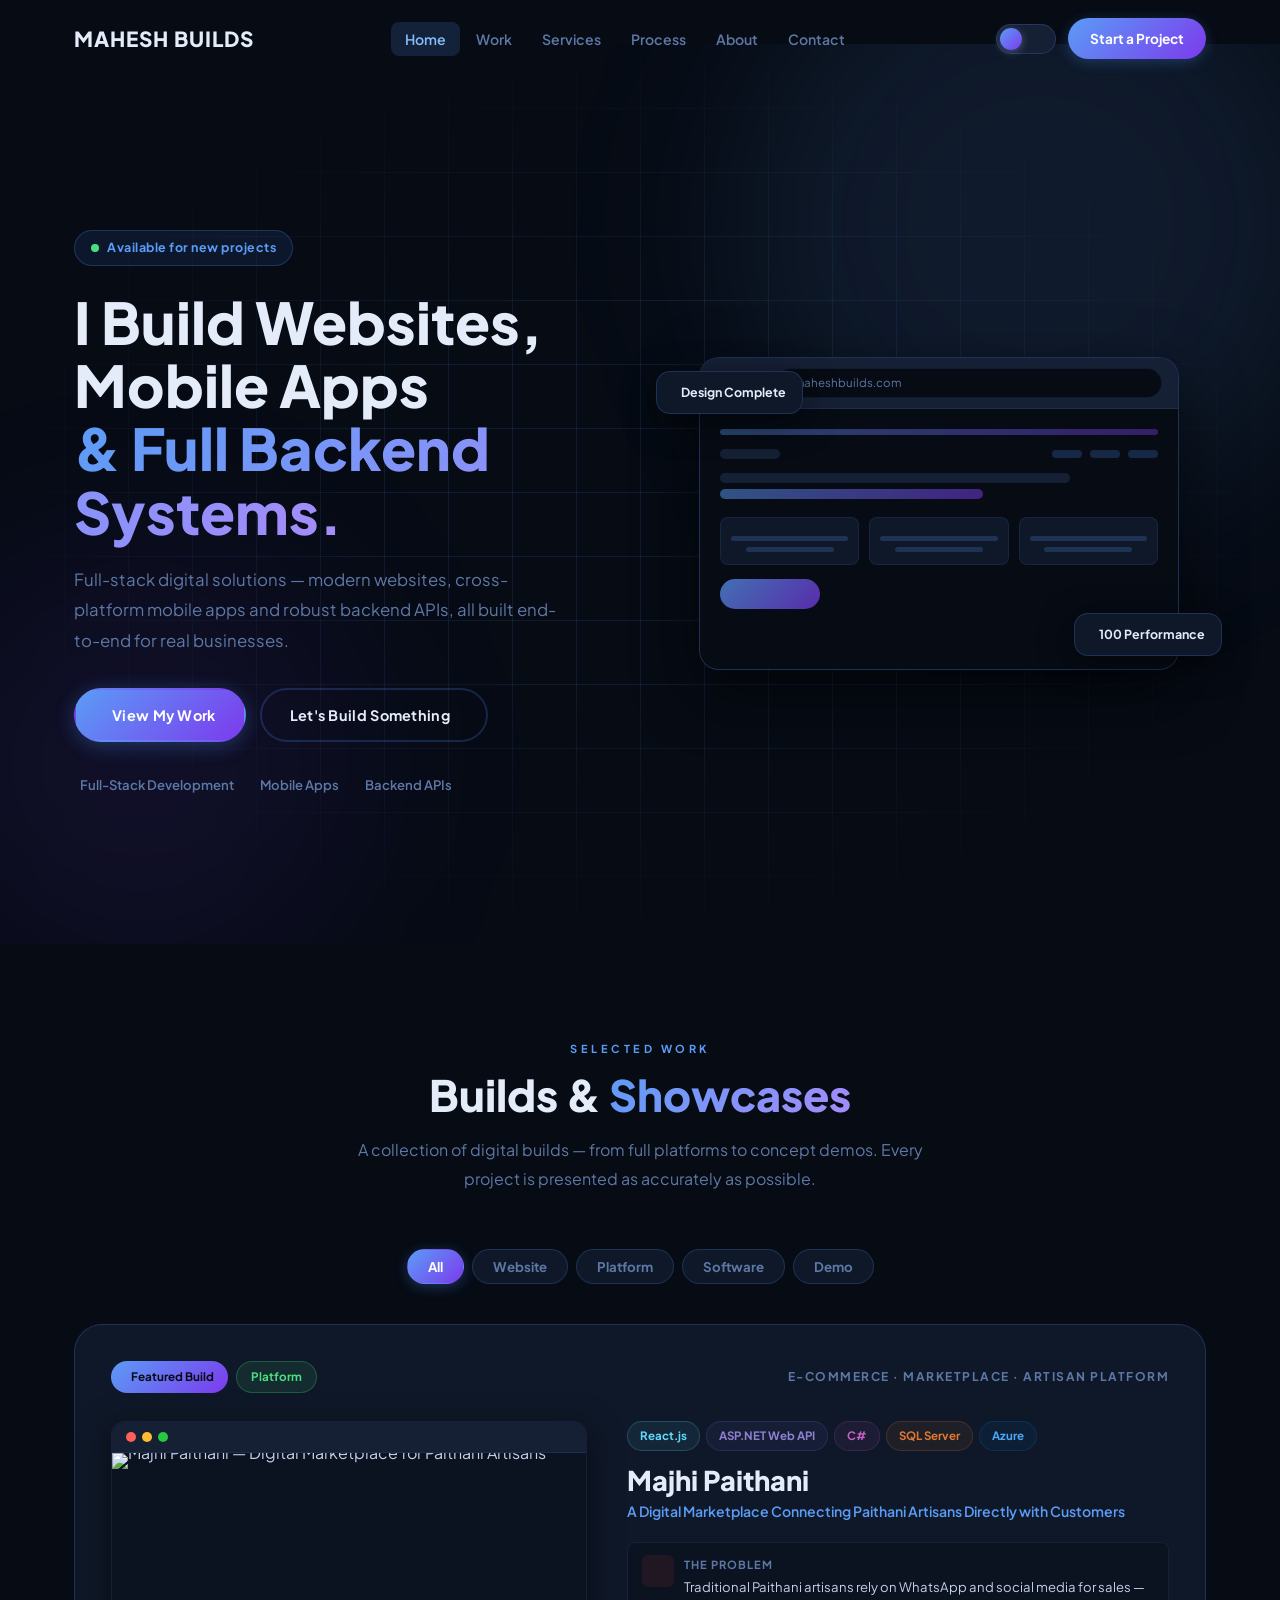
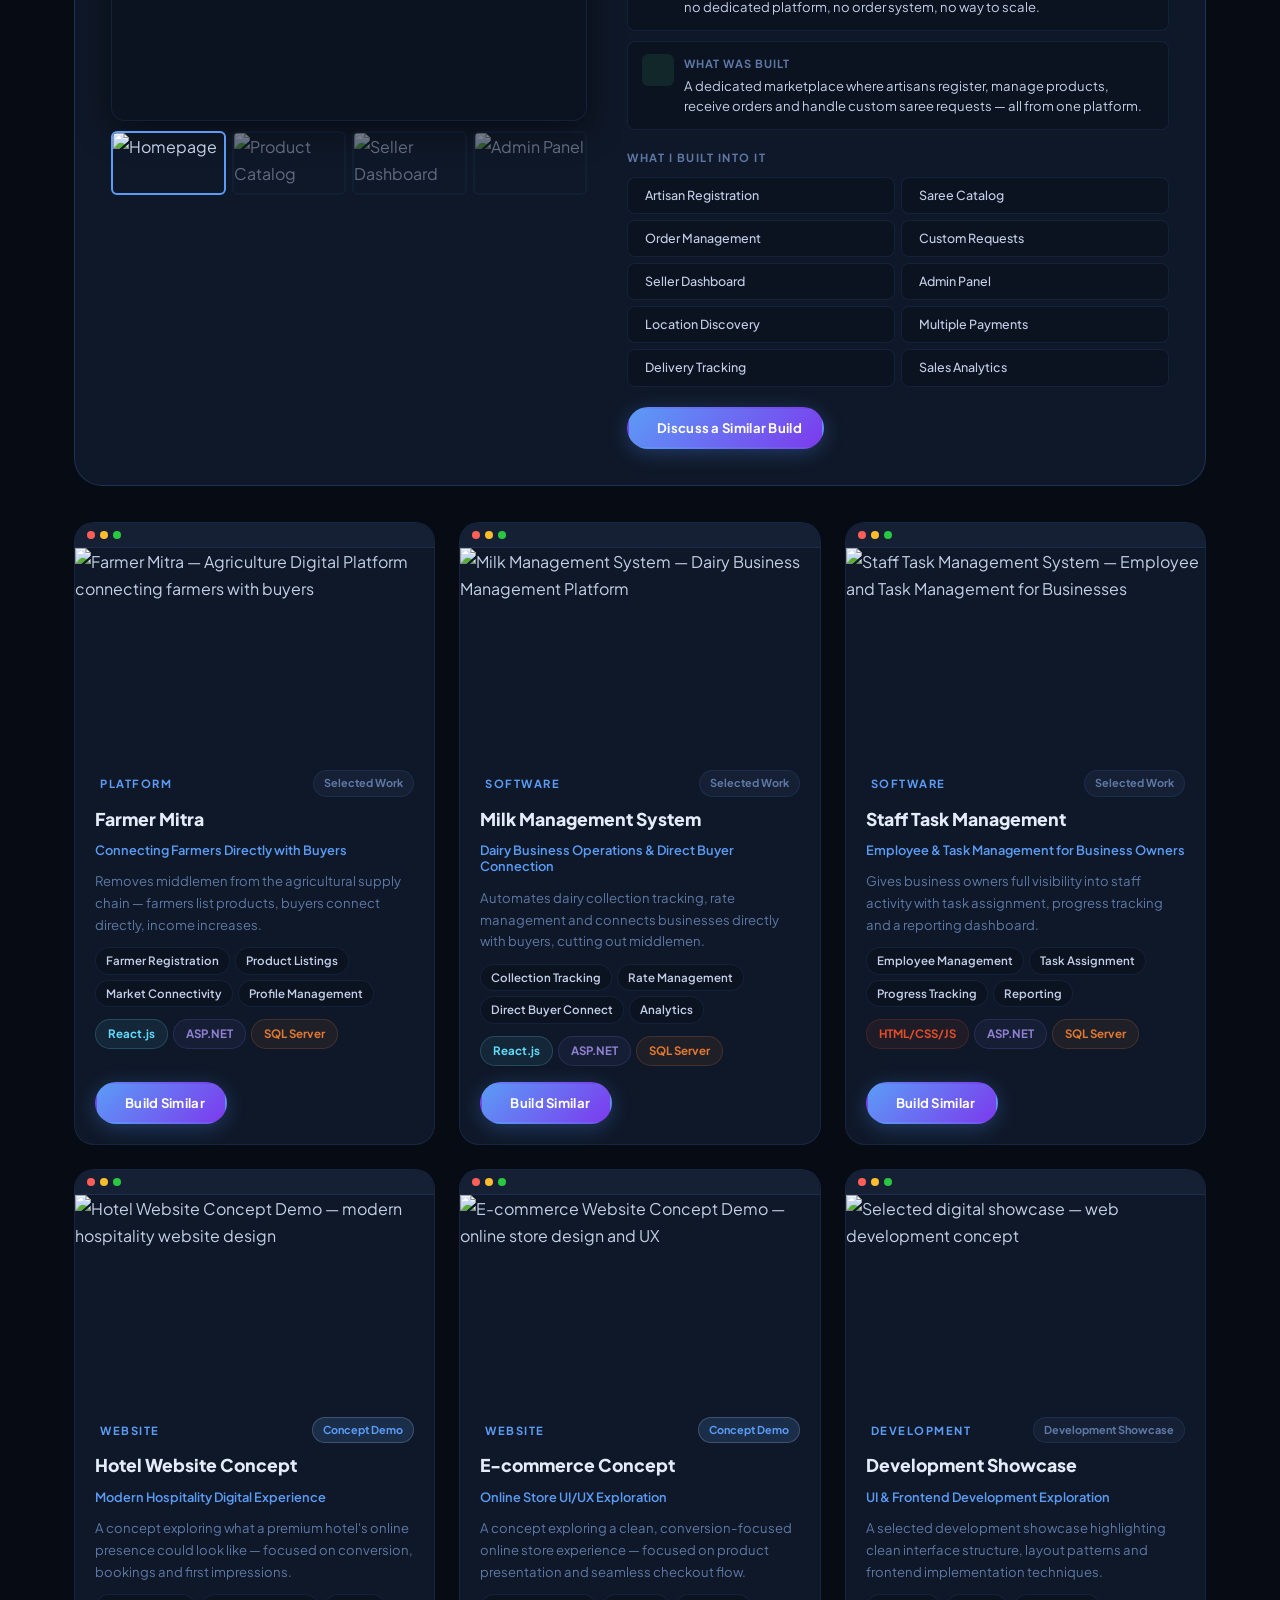
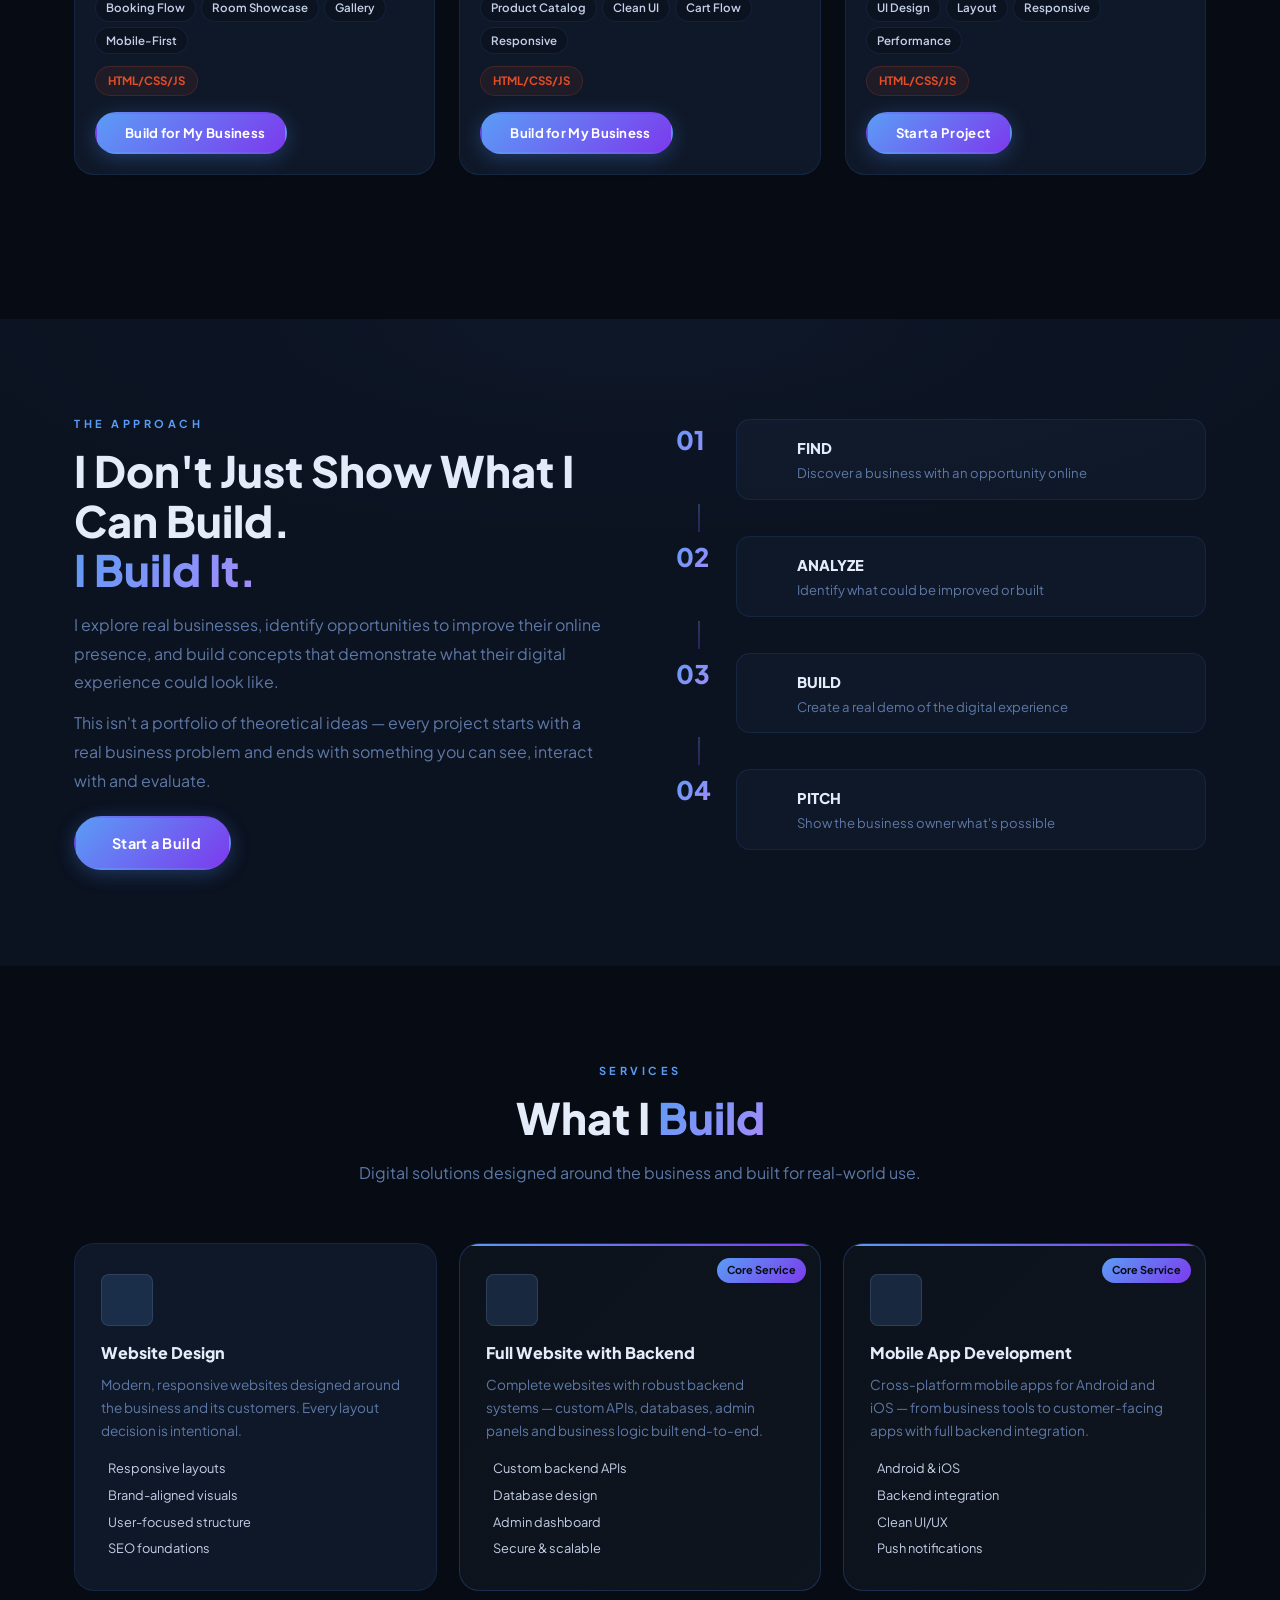
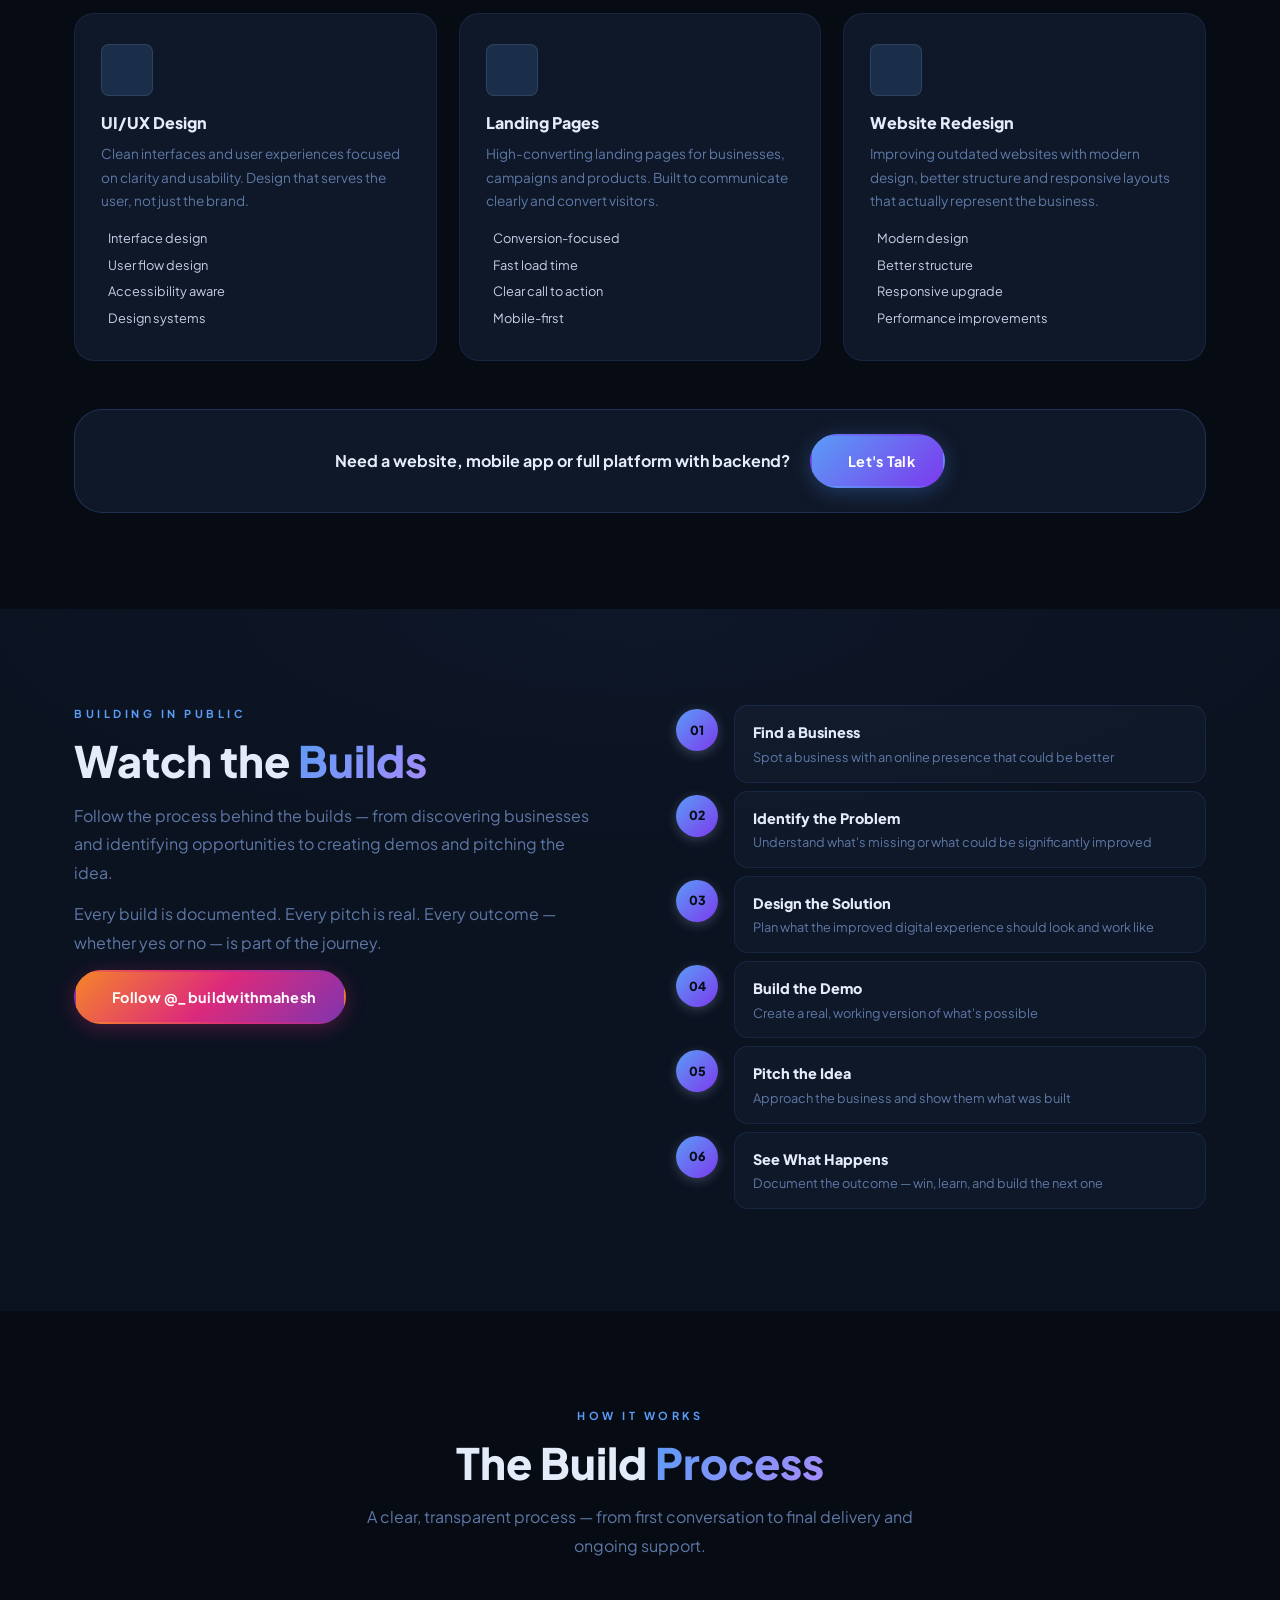
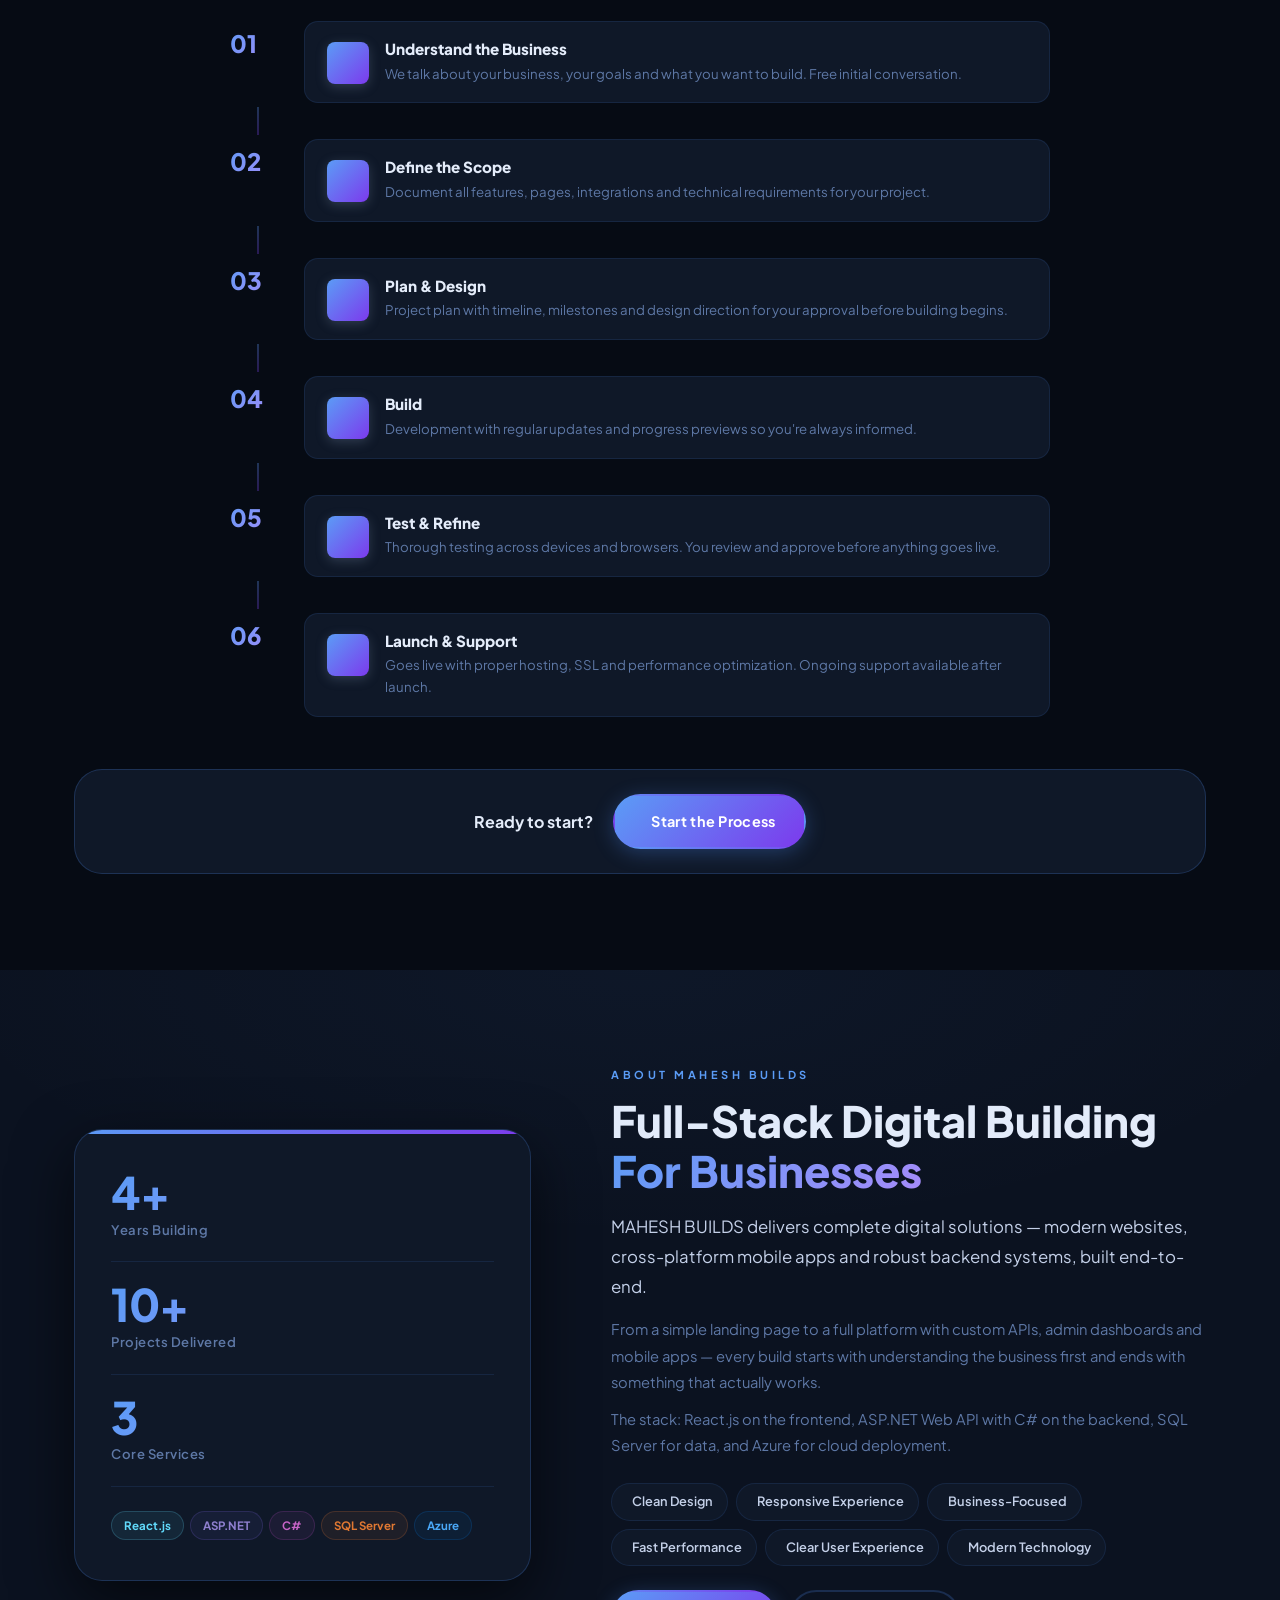
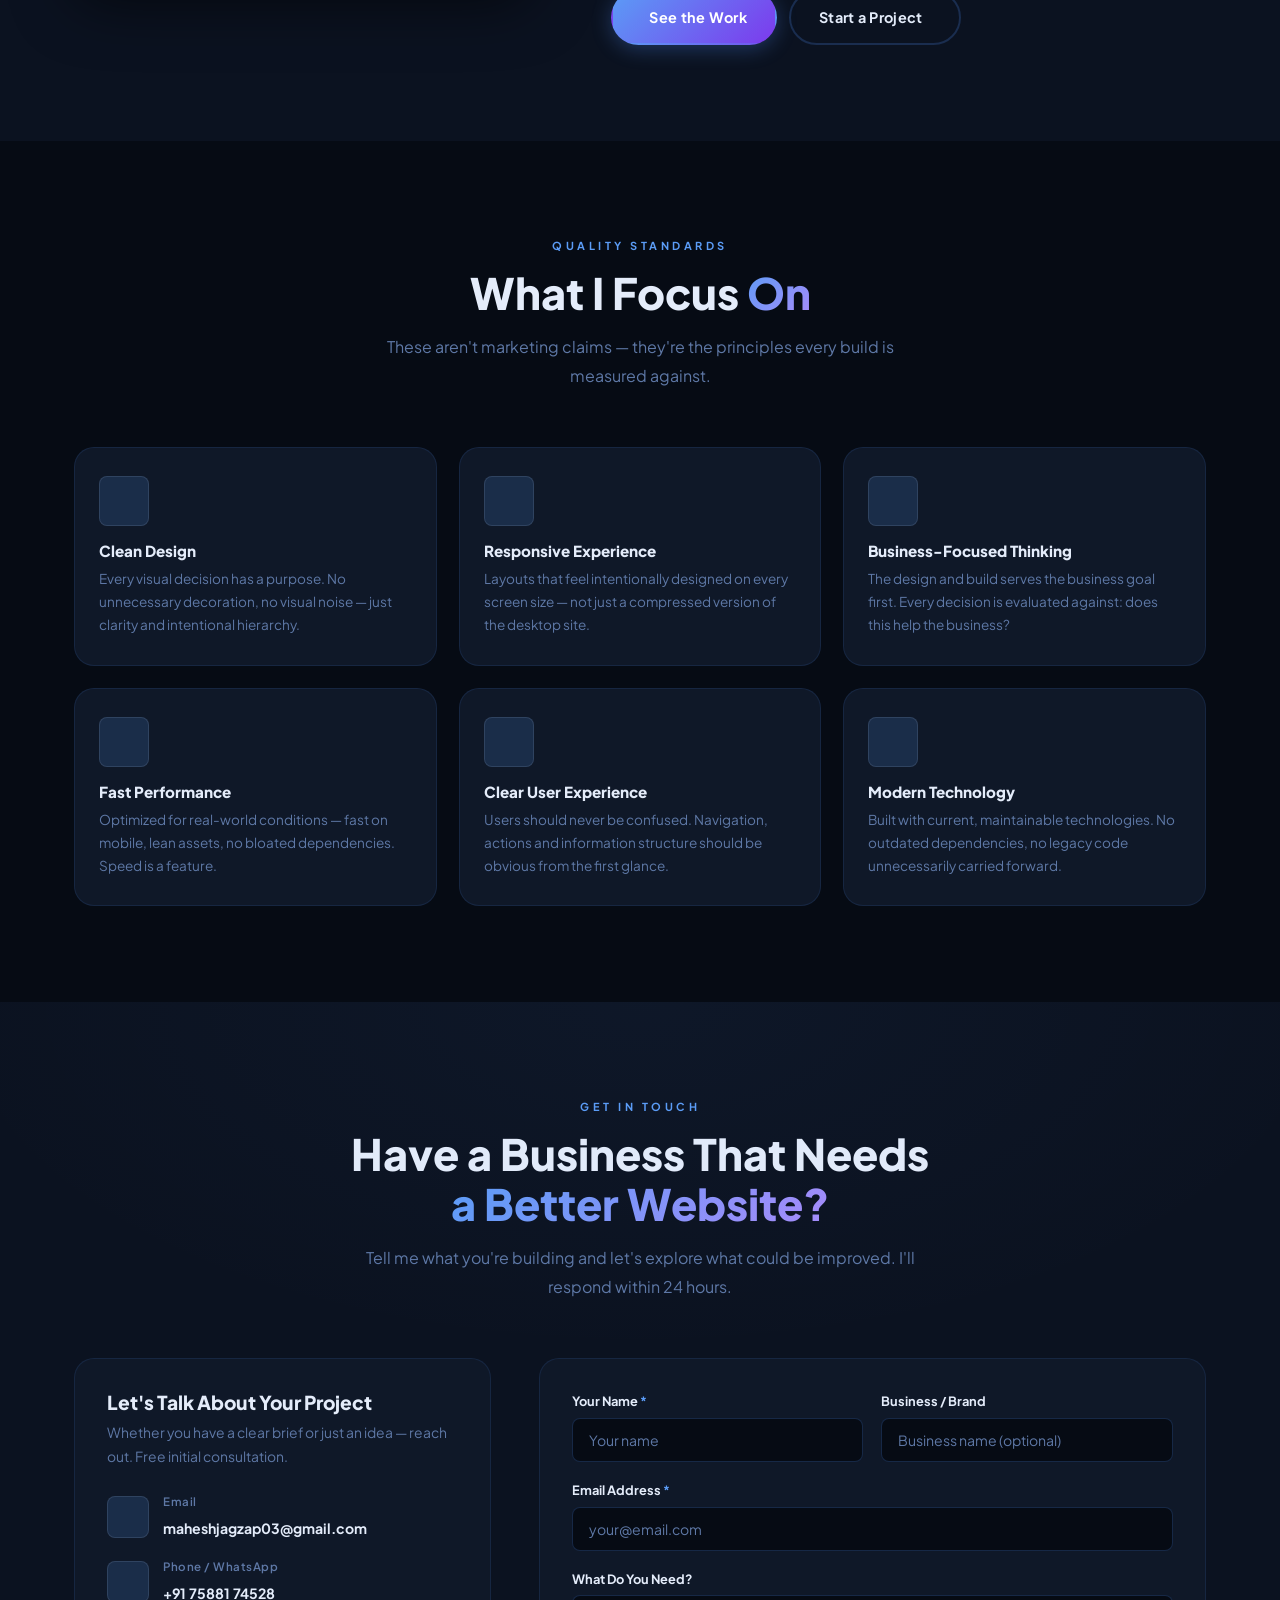
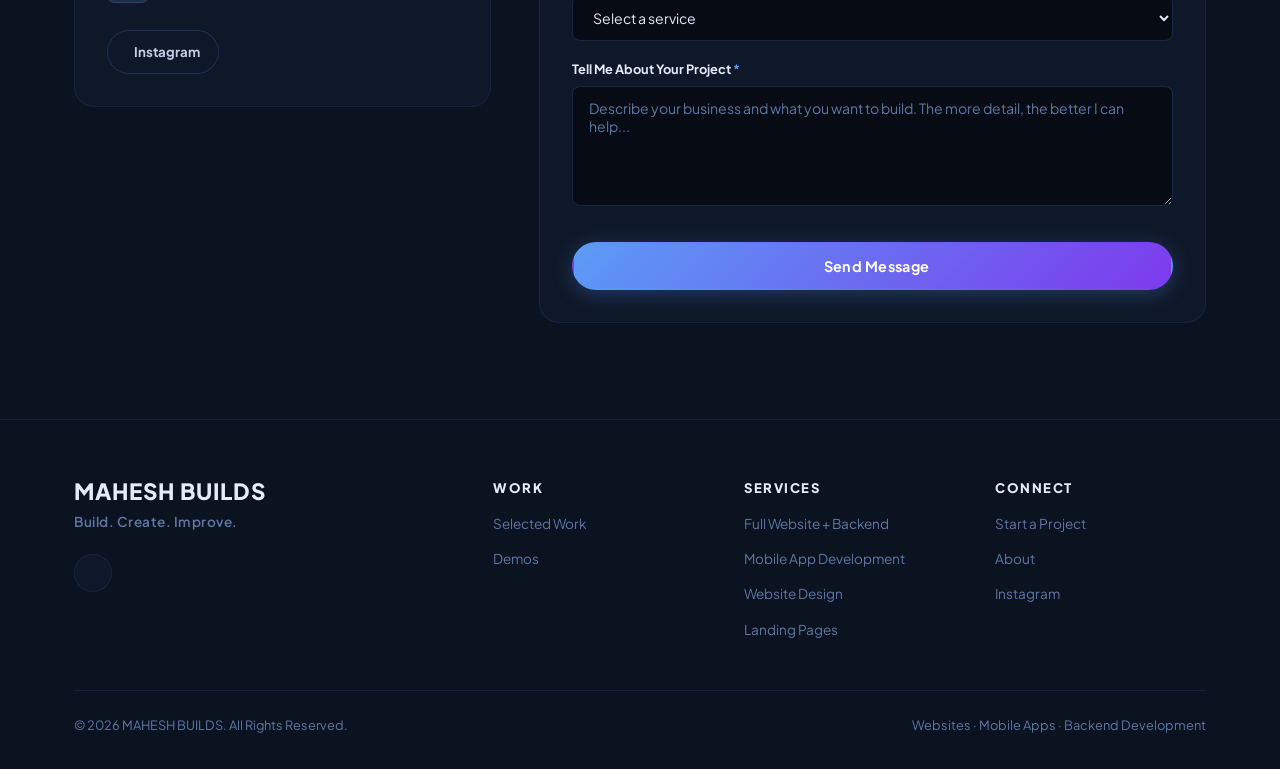
==== commit e9a8b293: "Fix footer HTML structure, update services (mobile app + backend), remove photo, update contact info" ====
--- a/index.html
+++ b/index.html
@@ -4,9 +4,9 @@
 <head>
   <meta charset="utf-8">
   <meta name="viewport" content="width=device-width, initial-scale=1.0">
-  <title>MAHESH BUILDS  — Digital Experiences &amp; Web Development</title>
-  <meta name="description" content="MAHESH BUILDS creates modern websites, interfaces and digital experiences for businesses. Explore selected work, demos and digital builds.">
-  <meta name="keywords" content="web development, website design, business website, UI/UX design, landing pages, website redesign, digital presence, freelance web developer">
+  <title>MAHESH BUILDS — Websites, Mobile Apps &amp; Backend Development</title>
+  <meta name="description" content="MAHESH BUILDS creates full-stack digital solutions — modern websites, mobile apps and backend APIs for businesses. Explore selected work and get in touch.">
+  <meta name="keywords" content="web development, mobile app development, backend development, website design, full stack developer, React.js, ASP.NET, freelance developer India">
   <meta name="author" content="MAHESH BUILDS">
 
   <!-- Open Graph -->
@@ -96,12 +96,12 @@
             </div>
 
             <h1 class="hero-headline">
-              I Build Websites That Make<br>
-              <span class="gradient-text">Businesses Look Better.</span>
+              I Build Websites, Mobile Apps<br>
+              <span class="gradient-text">&amp; Full Backend Systems.</span>
             </h1>
 
             <p class="hero-subtext">
-              Modern websites, digital experiences and business-focused interfaces built with attention to design, performance and usability.
+              Full-stack digital solutions — modern websites, cross-platform mobile apps and robust backend APIs, all built end-to-end for real businesses.
             </p>
 
             <div class="hero-actions">
@@ -116,9 +116,9 @@
             </div>
 
             <div class="hero-trust">
-              <span><i class="bi bi-check2-circle" aria-hidden="true"></i> Responsive Design</span>
-              <span><i class="bi bi-check2-circle" aria-hidden="true"></i> Clean Code</span>
-              <span><i class="bi bi-check2-circle" aria-hidden="true"></i> Business-Focused</span>
+              <span><i class="bi bi-check2-circle" aria-hidden="true"></i> Full-Stack Development</span>
+              <span><i class="bi bi-check2-circle" aria-hidden="true"></i> Mobile Apps</span>
+              <span><i class="bi bi-check2-circle" aria-hidden="true"></i> Backend APIs</span>
             </div>
           </div>
 
@@ -282,9 +282,6 @@
                 <a href="#contact" class="btn btn-primary btn-sm">
                   <i class="bi bi-send" aria-hidden="true"></i> Discuss a Similar Build
                 </a>
-                <a href="https://github.com/maheshjagzap" class="btn btn-ghost btn-sm" target="_blank" rel="noopener noreferrer">
-                  <i class="bi bi-github" aria-hidden="true"></i> GitHub
-                </a>
               </div>
             </div>
           </div>
@@ -307,8 +304,8 @@
                   <div class="pc-overlay-inner">
                     <p>Bridging farmers with digital market opportunities</p>
                     <div class="pc-overlay-btns">
-                      <a href="https://github.com/maheshjagzap" target="_blank" rel="noopener noreferrer" class="pc-btn">
-                        <i class="bi bi-github"></i> Code
+                      <a href="#contact" class="pc-btn">
+                        <i class="bi bi-send"></i> Discuss Build
                       </a>
                     </div>
                   </div>
@@ -337,7 +334,6 @@
               </div>
               <div class="pc-footer">
                 <a href="#contact" class="btn btn-primary btn-sm"><i class="bi bi-send" aria-hidden="true"></i> Build Similar</a>
-                <a href="https://github.com/maheshjagzap" target="_blank" rel="noopener noreferrer" class="btn btn-ghost btn-sm"><i class="bi bi-github" aria-hidden="true"></i></a>
               </div>
             </div>
           </article>
@@ -356,8 +352,8 @@
                   <div class="pc-overlay-inner">
                     <p>Dairy business management made simple</p>
                     <div class="pc-overlay-btns">
-                      <a href="https://github.com/maheshjagzap" target="_blank" rel="noopener noreferrer" class="pc-btn">
-                        <i class="bi bi-github"></i> Code
+                      <a href="#contact" class="pc-btn">
+                        <i class="bi bi-send"></i> Discuss Build
                       </a>
                     </div>
                   </div>
@@ -386,7 +382,6 @@
               </div>
               <div class="pc-footer">
                 <a href="#contact" class="btn btn-primary btn-sm"><i class="bi bi-send" aria-hidden="true"></i> Build Similar</a>
-                <a href="https://github.com/maheshjagzap" target="_blank" rel="noopener noreferrer" class="btn btn-ghost btn-sm"><i class="bi bi-github" aria-hidden="true"></i></a>
               </div>
             </div>
           </article>
@@ -405,8 +400,8 @@
                   <div class="pc-overlay-inner">
                     <p>Streamline team productivity and task accountability</p>
                     <div class="pc-overlay-btns">
-                      <a href="https://github.com/maheshjagzap" target="_blank" rel="noopener noreferrer" class="pc-btn">
-                        <i class="bi bi-github"></i> Code
+                      <a href="#contact" class="pc-btn">
+                        <i class="bi bi-send"></i> Discuss Build
                       </a>
                     </div>
                   </div>
@@ -435,7 +430,6 @@
               </div>
               <div class="pc-footer">
                 <a href="#contact" class="btn btn-primary btn-sm"><i class="bi bi-send" aria-hidden="true"></i> Build Similar</a>
-                <a href="https://github.com/maheshjagzap" target="_blank" rel="noopener noreferrer" class="btn btn-ghost btn-sm"><i class="bi bi-github" aria-hidden="true"></i></a>
               </div>
             </div>
           </article>
@@ -579,25 +573,6 @@
           </article>
 
         </div><!-- /projects-grid -->
-
-        <!-- GitHub CTA -->
-        <div class="work-cta" data-aos="fade-up">
-          <div class="work-cta-inner">
-            <div class="wc-icon" aria-hidden="true"><i class="bi bi-github"></i></div>
-            <div class="wc-text">
-              <h3>More on GitHub</h3>
-              <p>Code, experiments and development builds are available on GitHub.</p>
-            </div>
-            <div class="wc-actions">
-              <a href="https://github.com/maheshjagzap" target="_blank" rel="noopener noreferrer" class="btn btn-ghost">
-                <i class="bi bi-github" aria-hidden="true"></i> View GitHub
-              </a>
-              <a href="#contact" class="btn btn-primary">
-                <i class="bi bi-chat-dots" aria-hidden="true"></i> Discuss a Project
-              </a>
-            </div>
-          </div>
-        </div>
 
       </div><!-- /container -->
     </section>
@@ -697,25 +672,26 @@
           <div class="service-card service-featured" data-aos="fade-up" data-aos-delay="60">
             <div class="svc-featured-tag">Core Service</div>
             <div class="svc-icon"><i class="bi bi-code-slash" aria-hidden="true"></i></div>
-            <h3>Website Development</h3>
-            <p>Fast, responsive and functional websites built for real-world use. Clean code, real performance, proper structure.</p>
+            <h3>Full Website with Backend</h3>
+            <p>Complete websites with robust backend systems — custom APIs, databases, admin panels and business logic built end-to-end.</p>
             <ul class="svc-features">
-              <li><i class="bi bi-check2" aria-hidden="true"></i> Custom development</li>
-              <li><i class="bi bi-check2" aria-hidden="true"></i> Performance optimized</li>
-              <li><i class="bi bi-check2" aria-hidden="true"></i> Cross-device tested</li>
-              <li><i class="bi bi-check2" aria-hidden="true"></i> Secure &amp; maintainable</li>
+              <li><i class="bi bi-check2" aria-hidden="true"></i> Custom backend APIs</li>
+              <li><i class="bi bi-check2" aria-hidden="true"></i> Database design</li>
+              <li><i class="bi bi-check2" aria-hidden="true"></i> Admin dashboard</li>
+              <li><i class="bi bi-check2" aria-hidden="true"></i> Secure &amp; scalable</li>
             </ul>
           </div>
 
-          <div class="service-card" data-aos="fade-up" data-aos-delay="120">
-            <div class="svc-icon"><i class="bi bi-bullseye" aria-hidden="true"></i></div>
-            <h3>Landing Pages</h3>
-            <p>High-converting landing pages for businesses, campaigns and products. Built to communicate clearly and convert visitors.</p>
+          <div class="service-card service-featured" data-aos="fade-up" data-aos-delay="120">
+            <div class="svc-featured-tag">Core Service</div>
+            <div class="svc-icon"><i class="bi bi-phone" aria-hidden="true"></i></div>
+            <h3>Mobile App Development</h3>
+            <p>Cross-platform mobile apps for Android and iOS — from business tools to customer-facing apps with full backend integration.</p>
             <ul class="svc-features">
-              <li><i class="bi bi-check2" aria-hidden="true"></i> Conversion-focused</li>
-              <li><i class="bi bi-check2" aria-hidden="true"></i> Fast load time</li>
-              <li><i class="bi bi-check2" aria-hidden="true"></i> Clear call to action</li>
-              <li><i class="bi bi-check2" aria-hidden="true"></i> Mobile-first</li>
+              <li><i class="bi bi-check2" aria-hidden="true"></i> Android &amp; iOS</li>
+              <li><i class="bi bi-check2" aria-hidden="true"></i> Backend integration</li>
+              <li><i class="bi bi-check2" aria-hidden="true"></i> Clean UI/UX</li>
+              <li><i class="bi bi-check2" aria-hidden="true"></i> Push notifications</li>
             </ul>
           </div>
 
@@ -732,6 +708,18 @@
           </div>
 
           <div class="service-card" data-aos="fade-up" data-aos-delay="60">
+            <div class="svc-icon"><i class="bi bi-bullseye" aria-hidden="true"></i></div>
+            <h3>Landing Pages</h3>
+            <p>High-converting landing pages for businesses, campaigns and products. Built to communicate clearly and convert visitors.</p>
+            <ul class="svc-features">
+              <li><i class="bi bi-check2" aria-hidden="true"></i> Conversion-focused</li>
+              <li><i class="bi bi-check2" aria-hidden="true"></i> Fast load time</li>
+              <li><i class="bi bi-check2" aria-hidden="true"></i> Clear call to action</li>
+              <li><i class="bi bi-check2" aria-hidden="true"></i> Mobile-first</li>
+            </ul>
+          </div>
+
+          <div class="service-card" data-aos="fade-up" data-aos-delay="120">
             <div class="svc-icon"><i class="bi bi-arrow-repeat" aria-hidden="true"></i></div>
             <h3>Website Redesign</h3>
             <p>Improving outdated websites with modern design, better structure and responsive layouts that actually represent the business.</p>
@@ -743,22 +731,10 @@
             </ul>
           </div>
 
-          <div class="service-card" data-aos="fade-up" data-aos-delay="120">
-            <div class="svc-icon"><i class="bi bi-globe2" aria-hidden="true"></i></div>
-            <h3>Digital Business Presence</h3>
-            <p>Helping businesses establish a professional presence online — from first impression to ongoing credibility.</p>
-            <ul class="svc-features">
-              <li><i class="bi bi-check2" aria-hidden="true"></i> Brand positioning</li>
-              <li><i class="bi bi-check2" aria-hidden="true"></i> Online presence</li>
-              <li><i class="bi bi-check2" aria-hidden="true"></i> Contact infrastructure</li>
-              <li><i class="bi bi-check2" aria-hidden="true"></i> SEO foundations</li>
-            </ul>
-          </div>
-
         </div>
 
         <div class="services-cta" data-aos="fade-up">
-          <p>Have a business that needs a better digital presence?</p>
+          <p>Need a website, mobile app or full platform with backend?</p>
           <a href="#contact" class="btn btn-primary"><i class="bi bi-chat-dots" aria-hidden="true"></i> Let's Talk</a>
         </div>
 
@@ -778,9 +754,9 @@
             <p class="bip-body">
               Every build is documented. Every pitch is real. Every outcome — whether yes or no — is part of the journey.
             </p>
-            <a href="https://instagram.com/buildwithmahesh" target="_blank" rel="noopener noreferrer" class="btn btn-instagram">
+            <a href="https://instagram.com/_buildwithmahesh" target="_blank" rel="noopener noreferrer" class="btn btn-instagram">
               <i class="bi bi-instagram" aria-hidden="true"></i>
-              Follow @buildwithmahesh
+              Follow @_buildwithmahesh
             </a>
             <!-- TODO: Update Instagram handle/URL when confirmed -->
           </div>
@@ -924,29 +900,41 @@
         <div class="about-layout">
 
           <div class="about-img-col" data-aos="fade-right">
-            <div class="about-img-frame">
-              <img src="assets/img/profile/MaheshJagzapImg.jpg"
-                   alt="The person behind MAHESH BUILDS"
-                   class="about-img" loading="lazy">
-              <div class="about-img-badge" aria-label="Years of building">
-                <span class="badge-num">4+</span>
-                <span class="badge-lbl">Years Building</span>
+            <div class="about-stats-block">
+              <div class="about-stat-item">
+                <span class="stat-num gradient-text">4+</span>
+                <span class="stat-lbl">Years Building</span>
+              </div>
+              <div class="about-stat-item">
+                <span class="stat-num gradient-text">10+</span>
+                <span class="stat-lbl">Projects Delivered</span>
+              </div>
+              <div class="about-stat-item">
+                <span class="stat-num gradient-text">3</span>
+                <span class="stat-lbl">Core Services</span>
+              </div>
+              <div class="about-tech-row">
+                <span class="tech-chip react">React.js</span>
+                <span class="tech-chip dotnet">ASP.NET</span>
+                <span class="tech-chip csharp">C#</span>
+                <span class="tech-chip sql">SQL Server</span>
+                <span class="tech-chip azure">Azure</span>
               </div>
             </div>
           </div>
 
           <div class="about-content-col" data-aos="fade-left" data-aos-delay="100">
             <div class="section-label">About MAHESH BUILDS</div>
-            <h2 class="section-heading">A Digital Building Space<br><span class="gradient-text">For Businesses</span></h2>
+            <h2 class="section-heading">Full-Stack Digital Building<br><span class="gradient-text">For Businesses</span></h2>
 
             <p class="about-lead">
-              MAHESH BUILDS is a digital building space focused on creating modern websites, interfaces and digital experiences for businesses.
+              MAHESH BUILDS delivers complete digital solutions — modern websites, cross-platform mobile apps and robust backend systems, built end-to-end.
             </p>
             <p class="about-body">
-              The focus is on building digital experiences that genuinely serve businesses — not generic templates or cookie-cutter solutions. Every build starts with understanding the business first.
+              From a simple landing page to a full platform with custom APIs, admin dashboards and mobile apps — every build starts with understanding the business first and ends with something that actually works.
             </p>
             <p class="about-body">
-              The brand is also a documentation of the journey — finding businesses, identifying opportunities, building demos, and pitching the idea. Follow that journey on Instagram.
+              The stack: React.js on the frontend, ASP.NET Web API with C# on the backend, SQL Server for data, and Azure for cloud deployment.
             </p>
 
             <div class="about-pillars">
@@ -1052,28 +1040,22 @@
                   <div class="ci-icon"><i class="bi bi-envelope" aria-hidden="true"></i></div>
                   <div class="ci-info">
                     <span class="ci-label">Email</span>
-                    <!-- Update with your preferred email address -->
-                    <span class="ci-value">Contact form below</span>
+                    <a href="mailto:maheshjagzap03@gmail.com" class="ci-value">maheshjagzap03@gmail.com</a>
                   </div>
                 </div>
                 <div class="contact-item">
                   <div class="ci-icon"><i class="bi bi-phone" aria-hidden="true"></i></div>
                   <div class="ci-info">
                     <span class="ci-label">Phone / WhatsApp</span>
-                    <!-- Update with your preferred number when ready -->
-                    <span class="ci-value">Available on request</span>
+                    <a href="tel:+917588174528" class="ci-value">+91 75881 74528</a>
                   </div>
                 </div>
               </div>
 
               <div class="contact-social-links">
-                <a href="https://github.com/maheshjagzap" target="_blank" rel="noopener noreferrer" class="csl-link github">
-                  <i class="bi bi-github" aria-hidden="true"></i><span>GitHub</span>
-                </a>
-                <a href="https://instagram.com/buildwithmahesh" target="_blank" rel="noopener noreferrer" class="csl-link instagram">
+                <a href="https://instagram.com/_buildwithmahesh" target="_blank" rel="noopener noreferrer" class="csl-link instagram">
                   <i class="bi bi-instagram" aria-hidden="true"></i><span>Instagram</span>
                 </a>
-                <!-- TODO: Add Instagram URL when confirmed -->
               </div>
             </div>
           </div>
@@ -1100,12 +1082,13 @@
                 <label for="project_type">What Do You Need?</label>
                 <select id="project_type" name="project_type">
                   <option value="">Select a service</option>
+                  <option value="full-website-backend">Full Website with Backend</option>
+                  <option value="mobile-app">Mobile App Development</option>
                   <option value="website-design">Website Design</option>
                   <option value="website-development">Website Development</option>
                   <option value="landing-page">Landing Page</option>
                   <option value="redesign">Website Redesign</option>
                   <option value="uiux">UI/UX Design</option>
-                  <option value="digital-presence">Digital Business Presence</option>
                   <option value="other">Other / Not Sure Yet</option>
                 </select>
               </div>
@@ -1146,13 +1129,9 @@
           </a>
           <p class="footer-tagline">Build. Create. Improve.</p>
           <div class="footer-socials">
-            <a href="https://github.com/maheshjagzap" target="_blank" rel="noopener noreferrer" aria-label="GitHub" class="footer-social-link">
-              <i class="bi bi-github" aria-hidden="true"></i>
-            </a>
-            <a href="https://instagram.com/buildwithmahesh" target="_blank" rel="noopener noreferrer" aria-label="Instagram" class="footer-social-link">
+            <a href="https://instagram.com/_buildwithmahesh" target="_blank" rel="noopener noreferrer" aria-label="Instagram" class="footer-social-link">
               <i class="bi bi-instagram" aria-hidden="true"></i>
             </a>
-            <!-- TODO: Update Instagram URL when confirmed -->
           </div>
         </div>
 
@@ -1161,17 +1140,16 @@
           <ul>
             <li><a href="#work">Selected Work</a></li>
             <li><a href="#work">Demos</a></li>
-            <li><a href="https://github.com/maheshjagzap" target="_blank" rel="noopener noreferrer">GitHub</a></li>
           </ul>
         </div>
 
         <div class="footer-links-col">
           <h4>Services</h4>
           <ul>
+            <li><a href="#services">Full Website + Backend</a></li>
+            <li><a href="#services">Mobile App Development</a></li>
             <li><a href="#services">Website Design</a></li>
-            <li><a href="#services">Website Development</a></li>
             <li><a href="#services">Landing Pages</a></li>
-            <li><a href="#services">Website Redesign</a></li>
           </ul>
         </div>
 
@@ -1180,7 +1158,7 @@
           <ul>
             <li><a href="#contact">Start a Project</a></li>
             <li><a href="#about">About</a></li>
-            <li><a href="https://instagram.com/buildwithmahesh" target="_blank" rel="noopener noreferrer">Instagram</a></li>
+            <li><a href="https://instagram.com/_buildwithmahesh" target="_blank" rel="noopener noreferrer">Instagram</a></li>
           </ul>
         </div>
 
@@ -1188,7 +1166,7 @@
 
       <div class="footer-bottom">
         <p>&copy; 2026 MAHESH BUILDS. All Rights Reserved.</p>
-        <p>Digital Experiences &amp; Web Development</p>
+        <p>Websites · Mobile Apps · Backend Development</p>
       </div>
     </div>
   </footer>
--- a/assets/css/main.css
+++ b/assets/css/main.css
@@ -1654,3 +1654,106 @@
 [data-theme="light"] .about-pillars .pillar-item { background: #f5f7fc; }
 [data-theme="light"] .contact-social-links .csl-link { background: #f5f7fc; }
 [data-theme="light"] .scroll-top { color: #fff; }
+
+/* ── 24. ABOUT STATS BLOCK (replaces photo) ─────────────────── */
+.about-stats-block {
+  display: flex;
+  flex-direction: column;
+  gap: 20px;
+  background: var(--surface);
+  border: 1px solid var(--border-2);
+  border-radius: var(--r-xl);
+  padding: 40px 36px;
+  box-shadow: var(--shadow-lg);
+  position: relative;
+  overflow: hidden;
+}
+.about-stats-block::before {
+  content: '';
+  position: absolute;
+  top: 0; left: 0; right: 0;
+  height: 4px;
+  background: var(--gradient);
+  border-radius: var(--r-xl) var(--r-xl) 0 0;
+}
+.about-stat-item {
+  display: flex;
+  flex-direction: column;
+  gap: 4px;
+  padding-bottom: 20px;
+  border-bottom: 1px solid var(--border);
+}
+.about-stat-item:last-of-type { border-bottom: none; padding-bottom: 0; }
+.stat-num {
+  font-size: 2.8rem;
+  font-weight: 800;
+  line-height: 1;
+  letter-spacing: -1px;
+}
+.stat-lbl {
+  font-size: 0.82rem;
+  font-weight: 600;
+  color: var(--text-muted);
+  letter-spacing: 0.5px;
+}
+.about-tech-row {
+  display: flex;
+  flex-wrap: wrap;
+  gap: 6px;
+  padding-top: 4px;
+}
+[data-theme="light"] .about-stats-block {
+  background: #ffffff;
+  border-color: rgba(74,111,168,0.15);
+}
+
+/* ── 25. ENHANCED BLUE BACKGROUND FEEL ──────────────────────── */
+/* Richer deep-blue dark background */
+:root {
+  --bg:         #060b14;
+  --bg-alt:     #0b1220;
+  --surface:    #0f1828;
+  --surface-2:  #162035;
+  --border:     rgba(79,142,247,0.12);
+  --border-2:   rgba(79,142,247,0.22);
+  --text:       #c4d0e8;
+  --text-muted: #5e78a6;
+  --heading:    #e4ecfa;
+  --accent:     #5b9cf6;
+  --accent-2:   #85beff;
+  --accent-glow:rgba(91,156,246,0.16);
+  --gradient:      linear-gradient(135deg, #5b9cf6 0%, #7c3aed 100%);
+  --gradient-text: linear-gradient(135deg, #5b9cf6 0%, #a78bfa 100%);
+  --gradient-hover:linear-gradient(135deg, #74adff 0%, #9050ff 100%);
+}
+
+/* Hero section — stronger blue glow blobs */
+.hero-blob-1 {
+  background: rgba(91,156,246,0.11);
+  width: 600px; height: 600px;
+}
+.hero-blob-2 {
+  background: rgba(124,58,237,0.09);
+  width: 440px; height: 440px;
+}
+
+/* Section alternating — slightly more blue-tinted */
+.alt-bg {
+  background: var(--bg-alt);
+  position: relative;
+}
+.alt-bg::before {
+  content: '';
+  position: absolute;
+  inset: 0;
+  background: radial-gradient(ellipse 80% 50% at 50% 0%, rgba(91,156,246,0.04) 0%, transparent 70%);
+  pointer-events: none;
+}
+
+/* ci-value link style */
+.ci-value a {
+  color: var(--heading);
+  transition: color var(--transition);
+}
+.ci-value a:hover { color: var(--accent); }
+[data-theme="light"] .ci-value a { color: var(--heading); }
